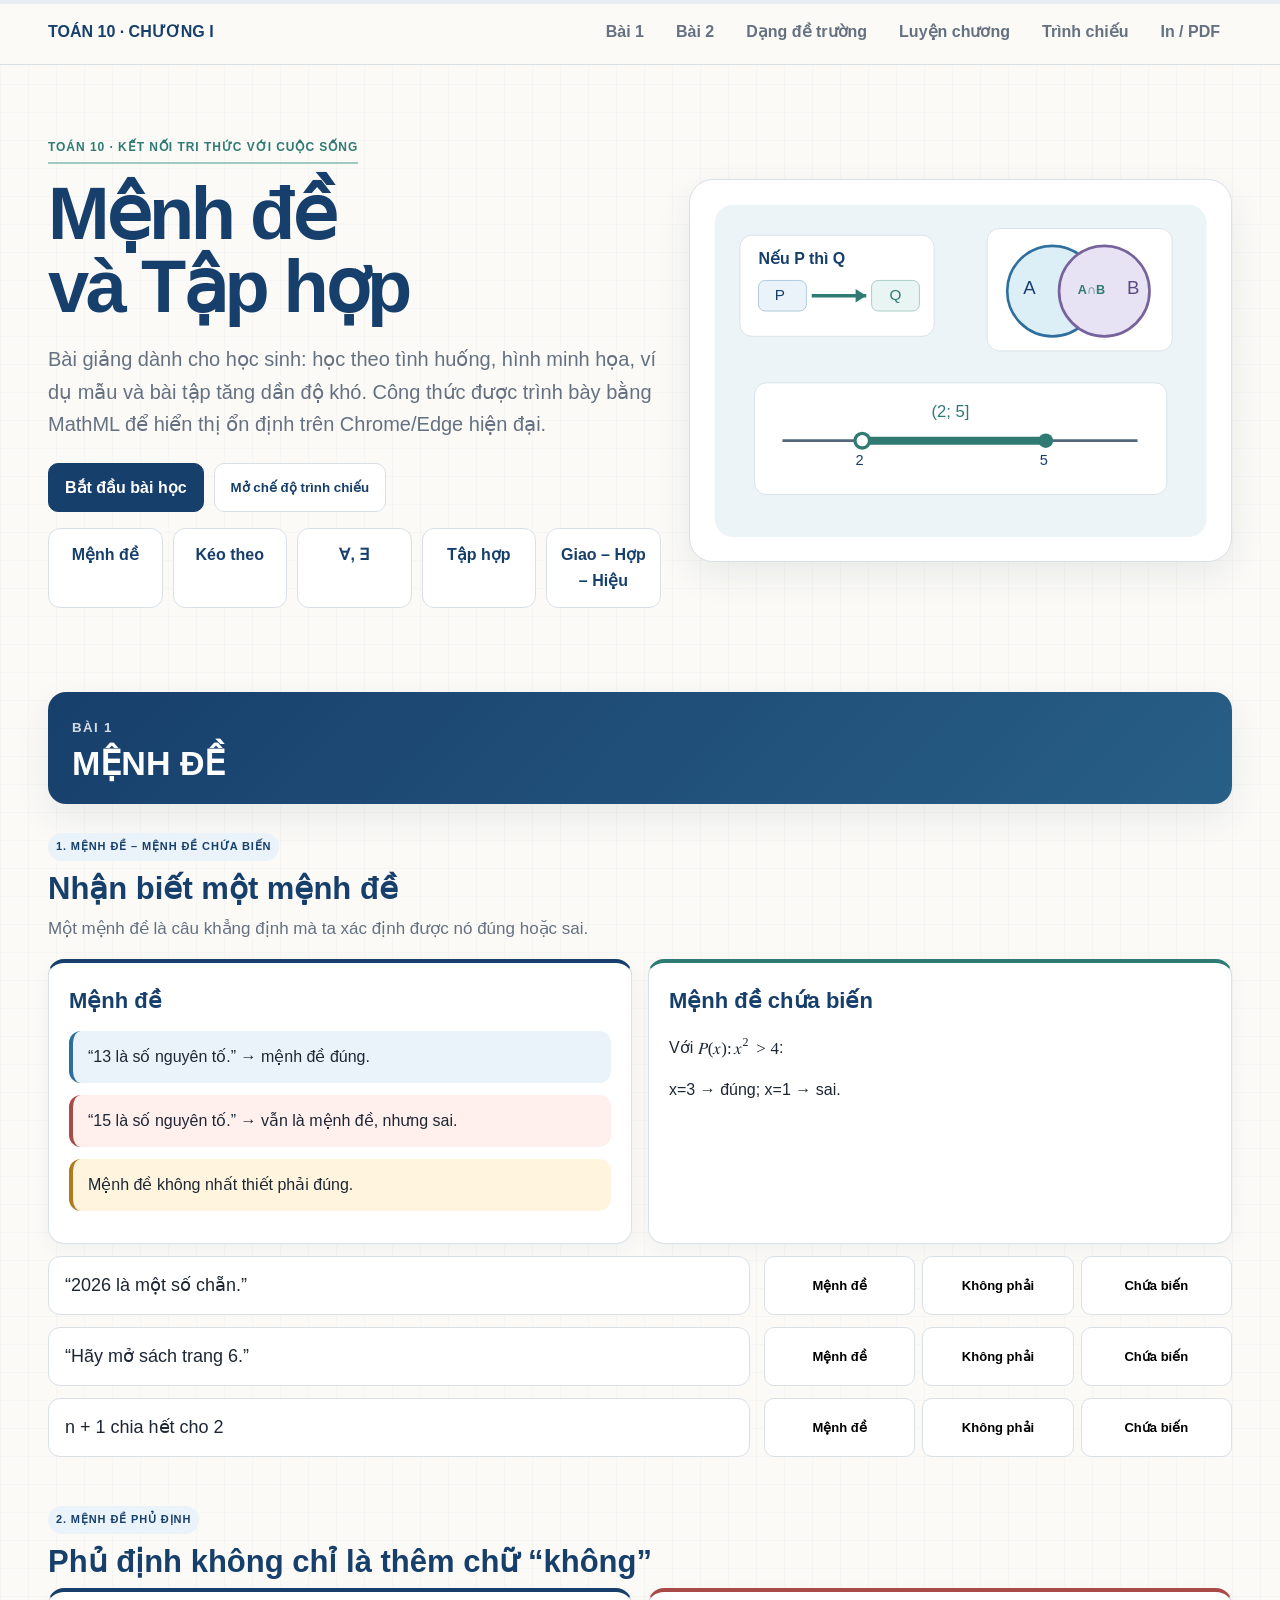
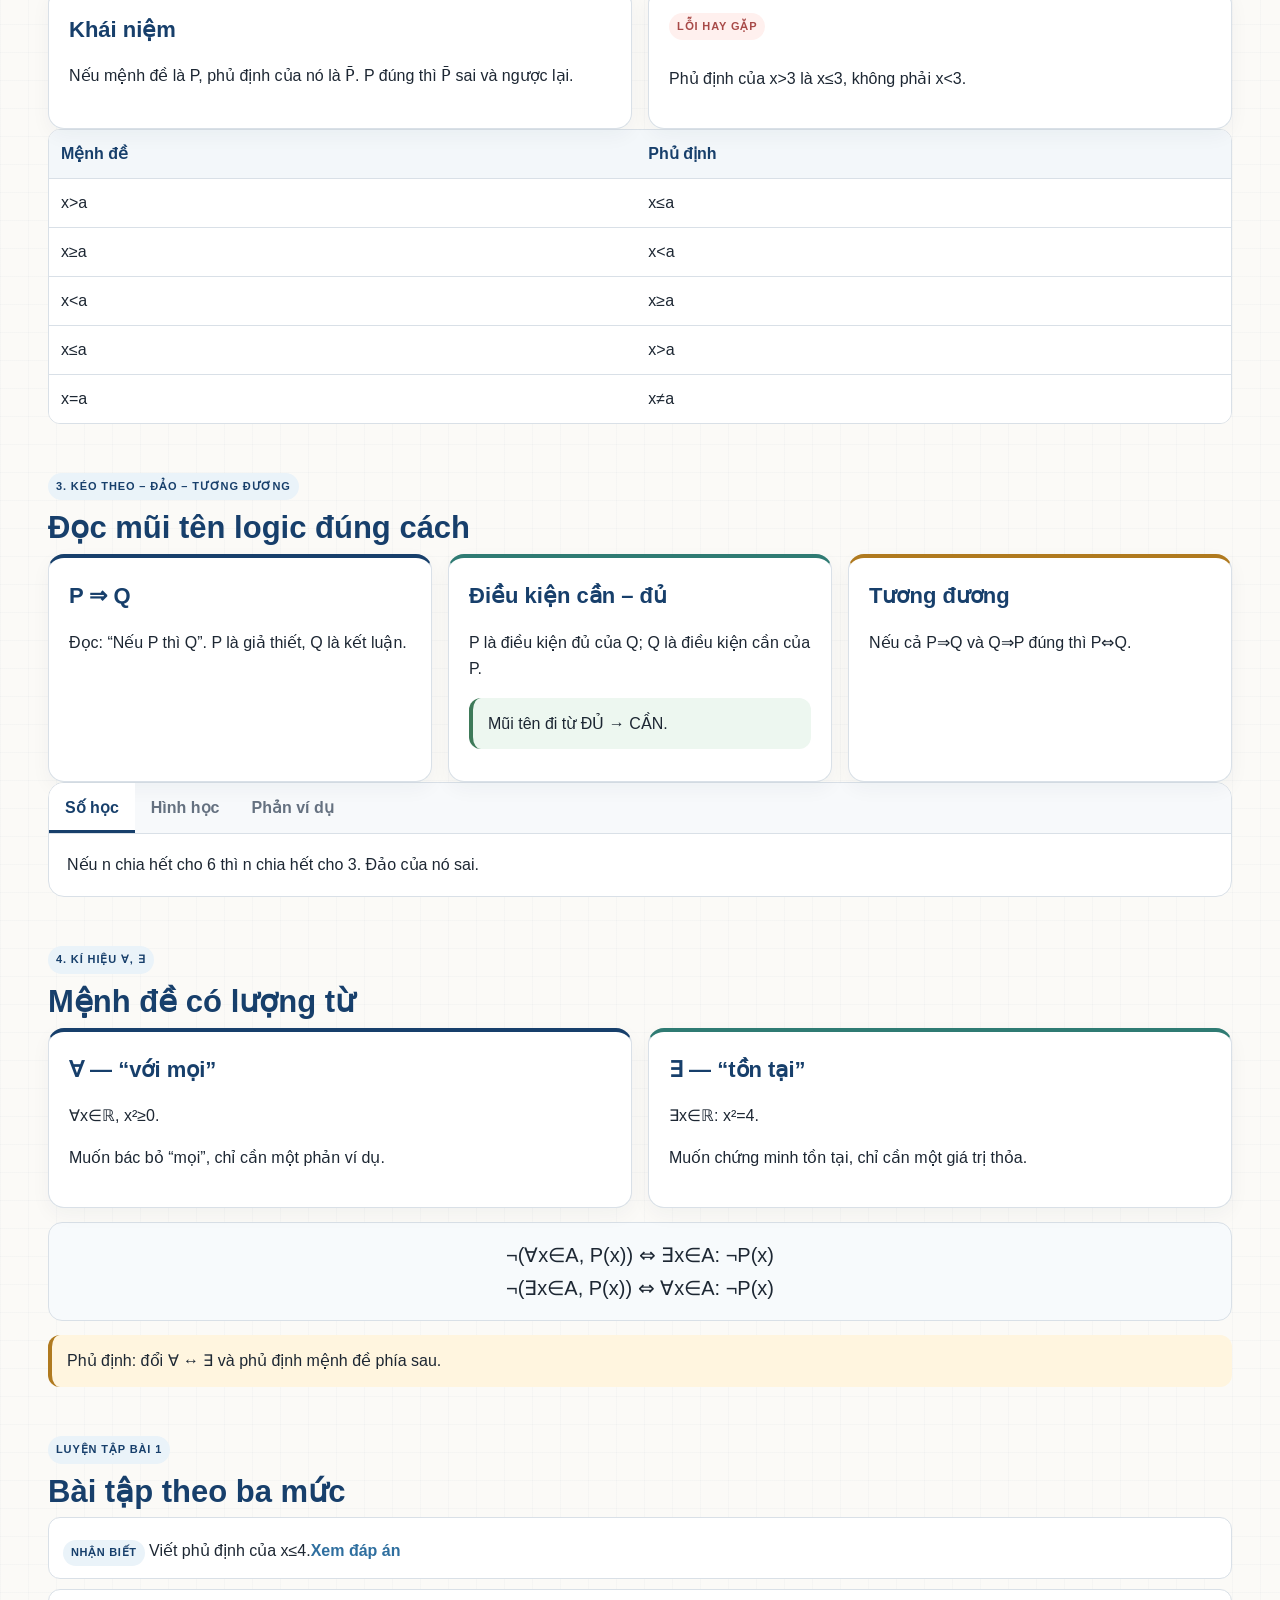
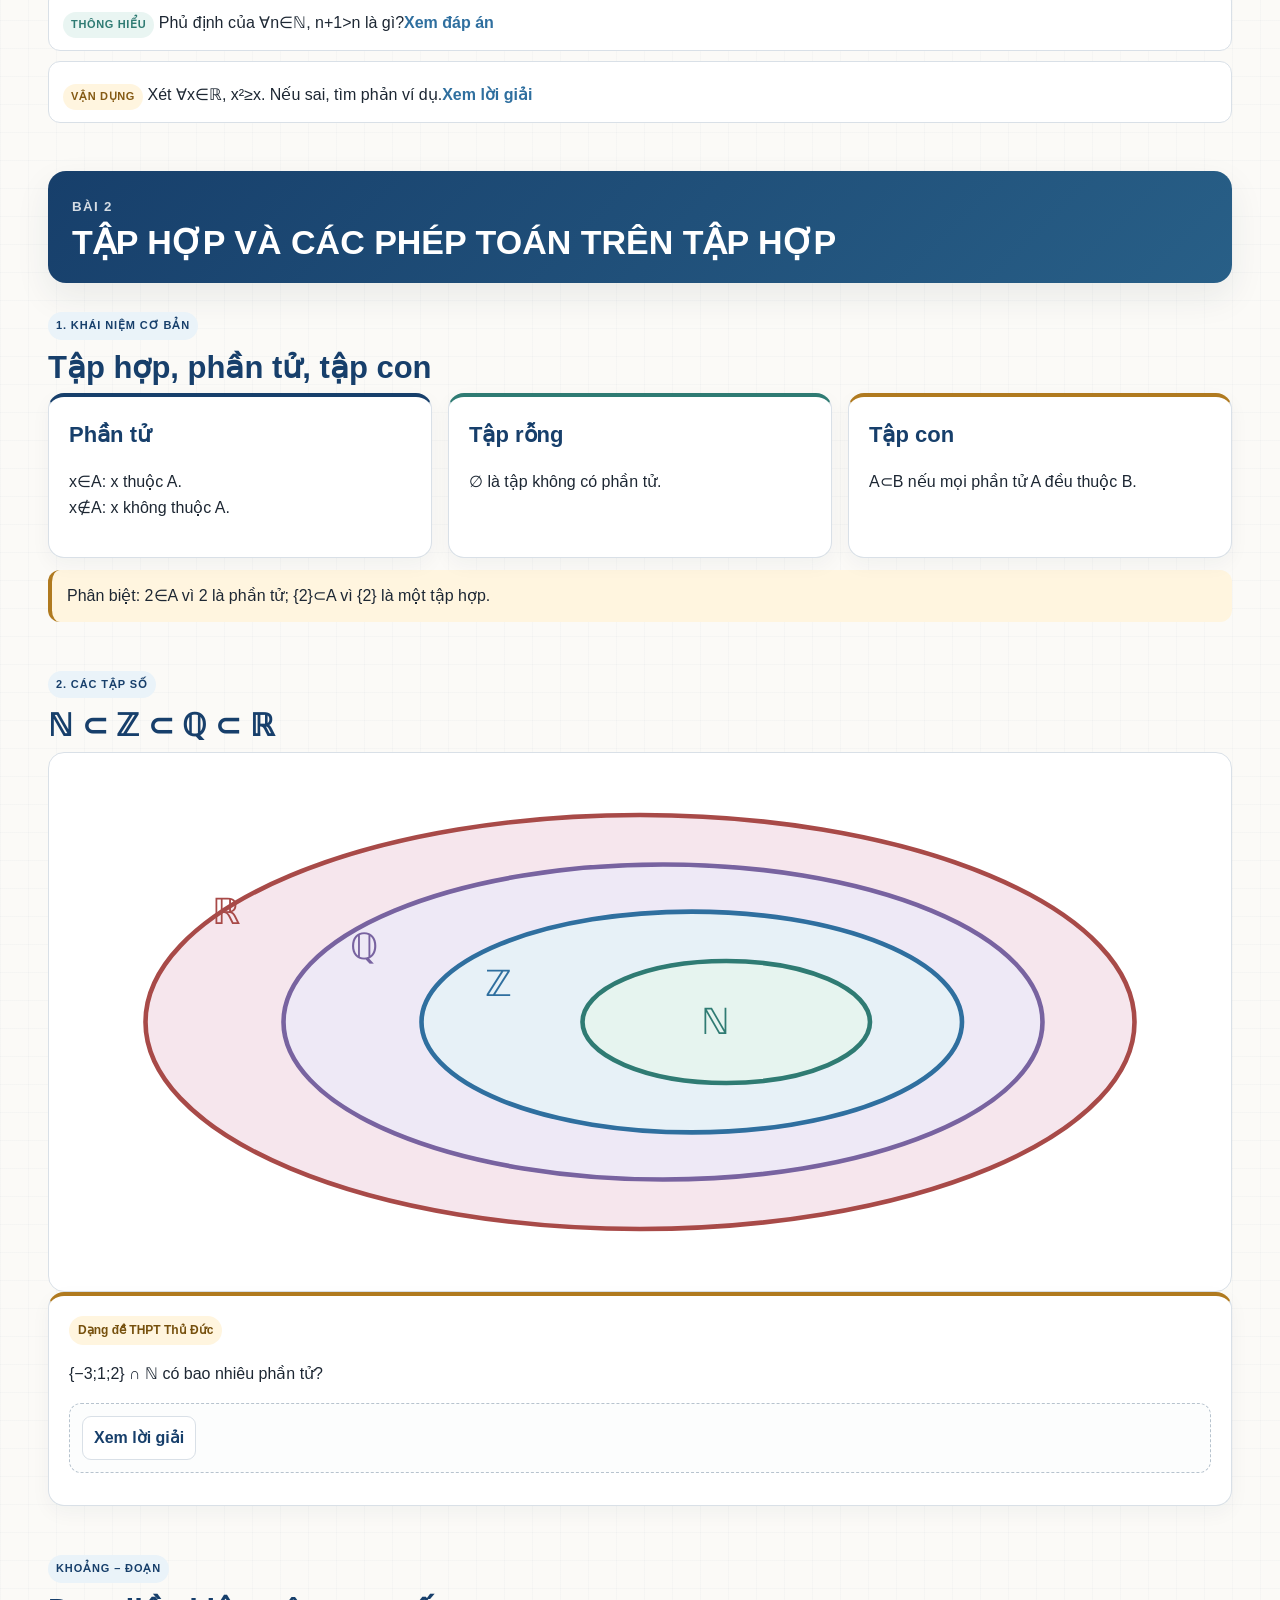
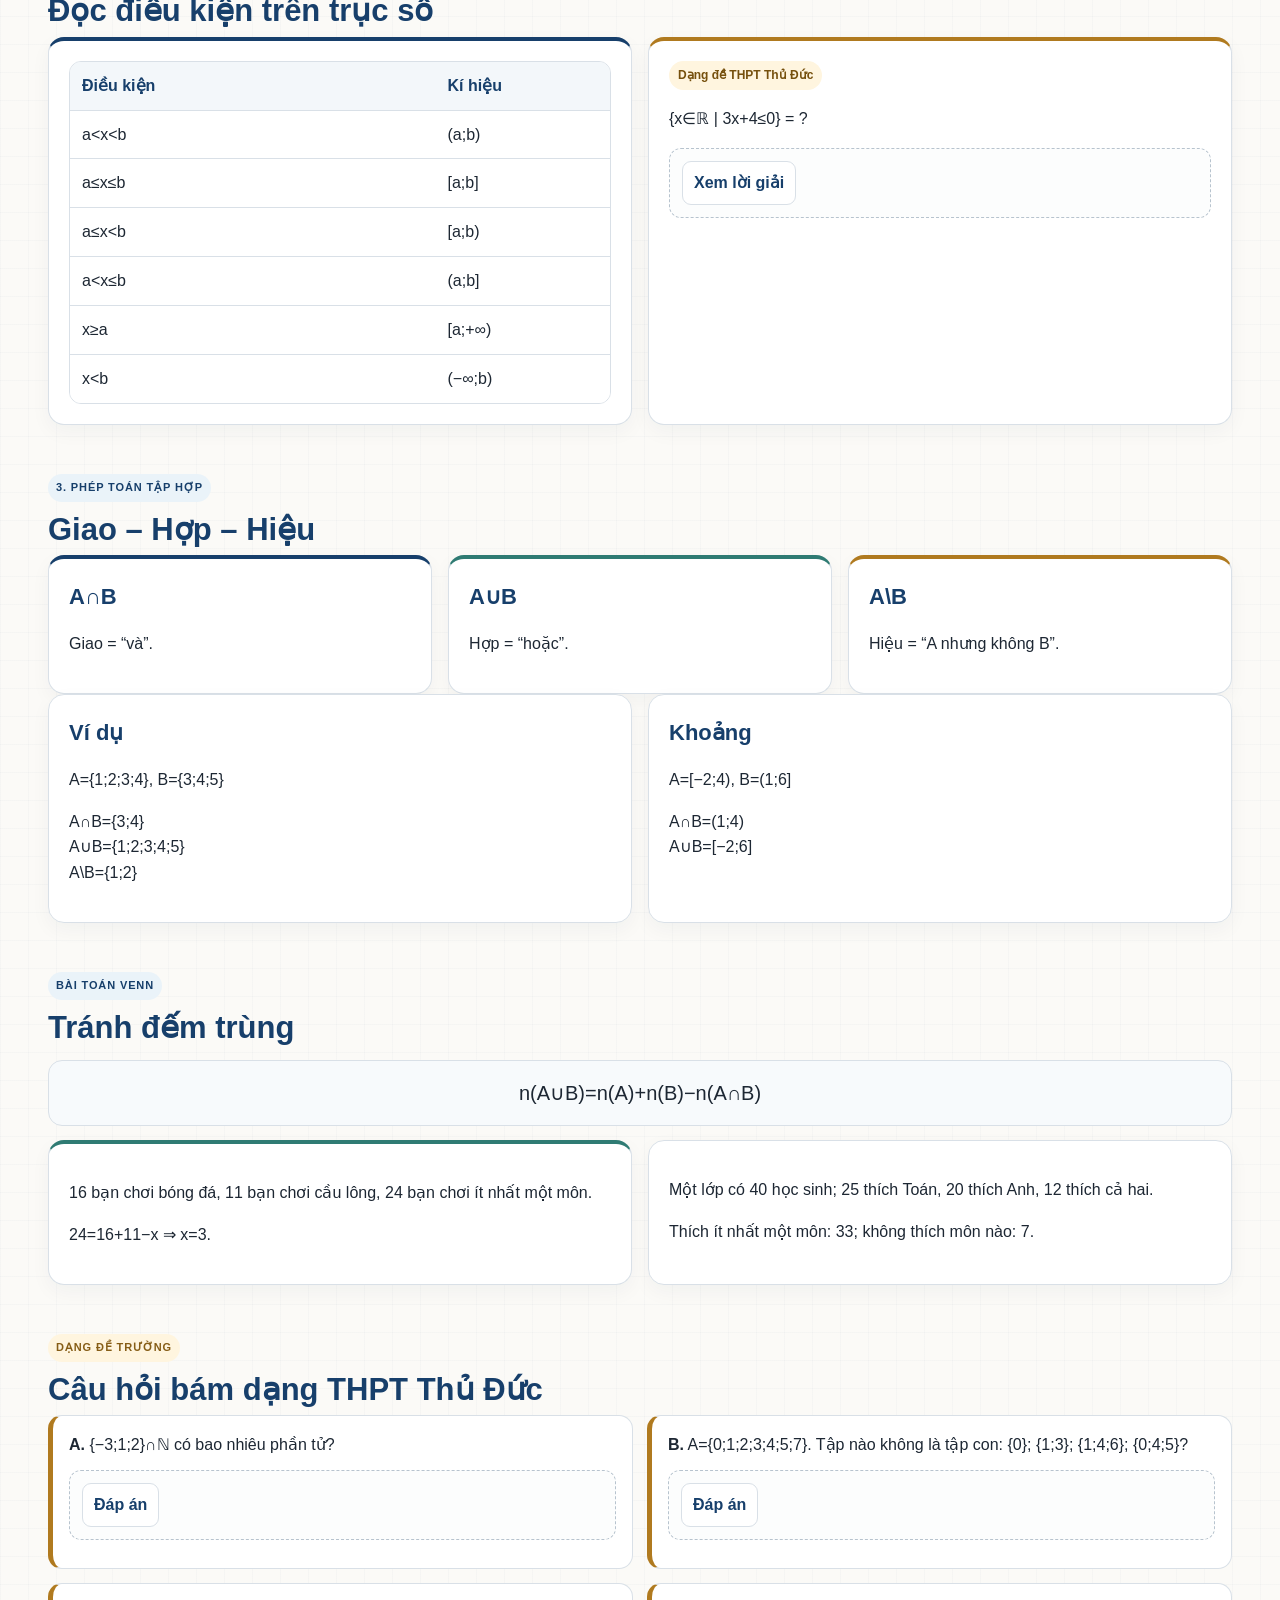
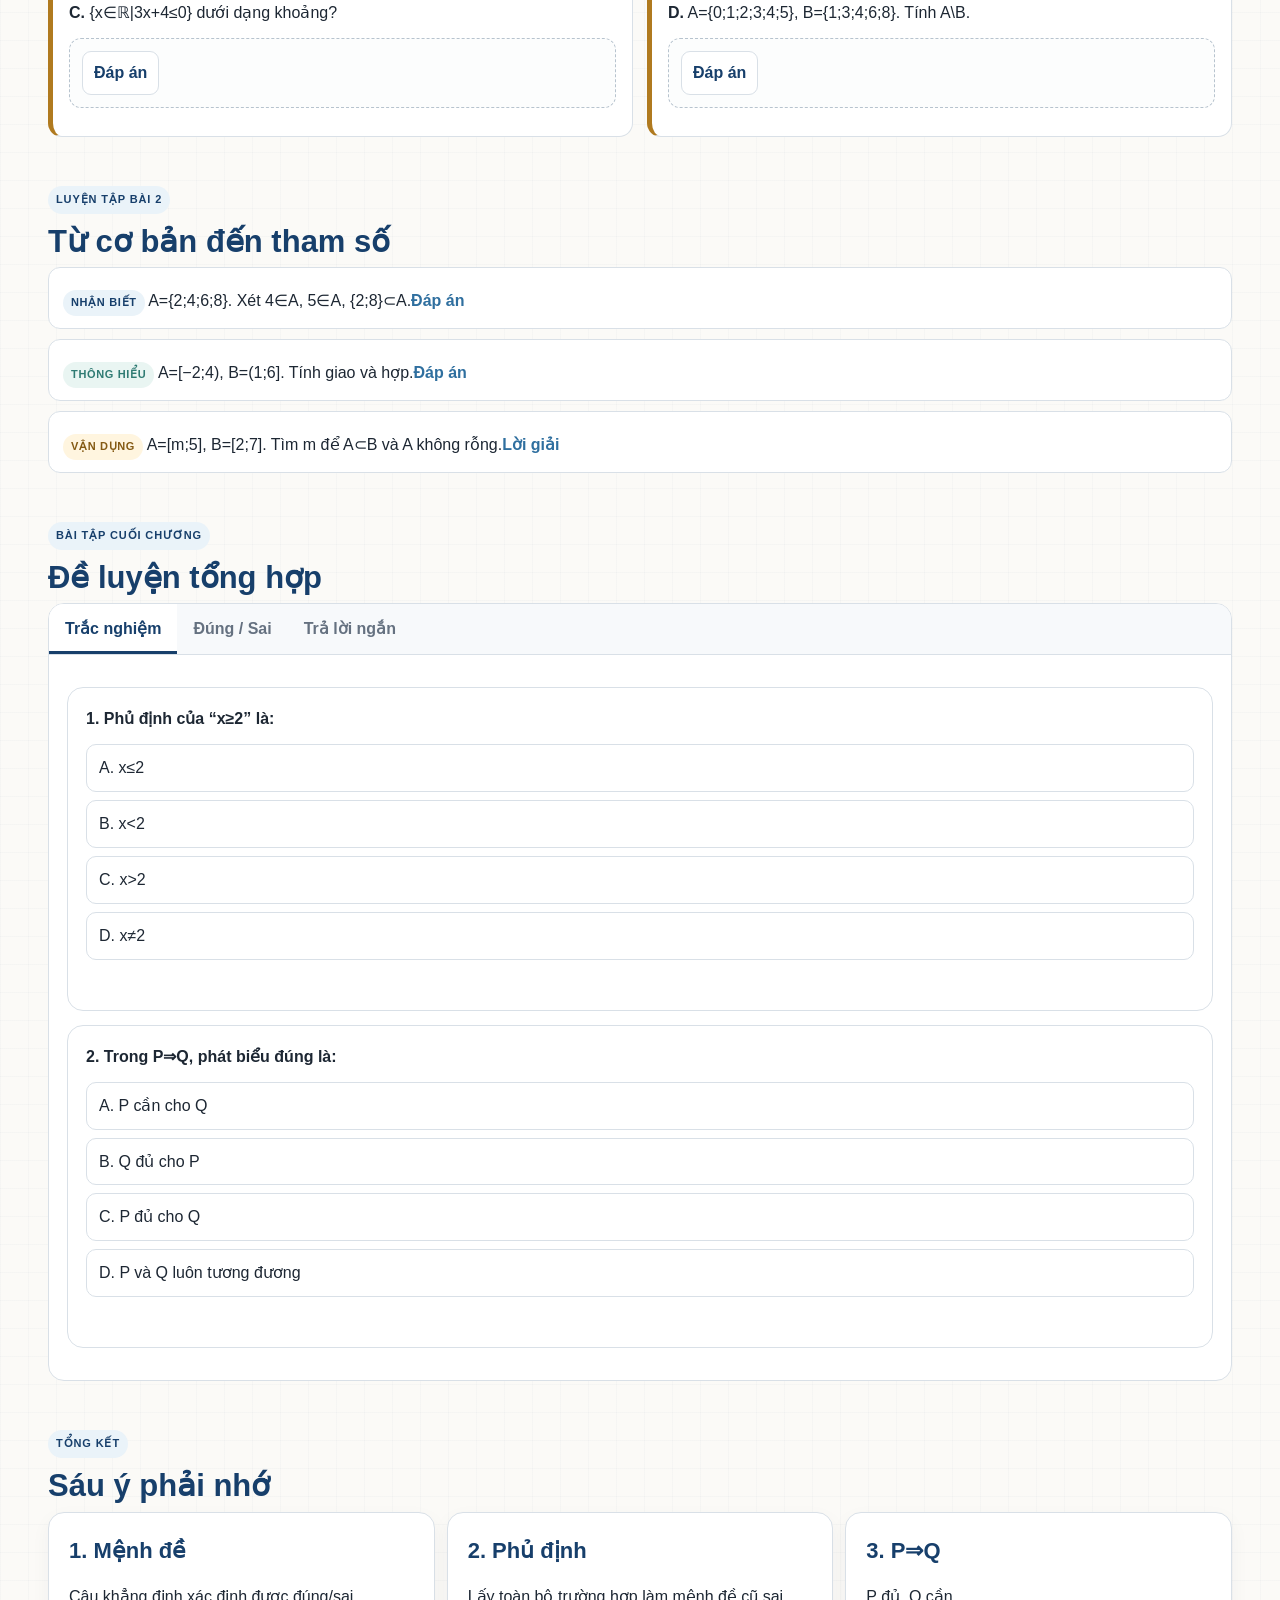
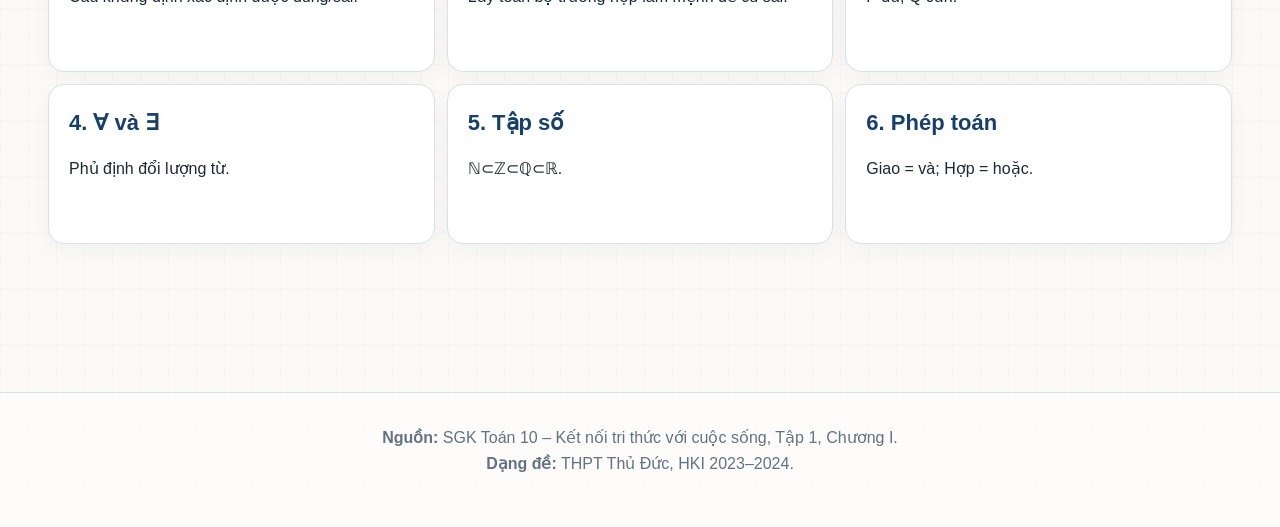
==== index.html @ c3928b72 "Đăng bài giảng Toán 10 Chương I" ====
<!doctype html>
<html lang="vi">
<head>
<meta charset="utf-8">
<meta name="viewport" content="width=device-width, initial-scale=1">
<title>Toán 10 – Chương I: Mệnh đề và Tập hợp</title>
<style>
:root{--paper:#fbfaf7;--white:#fff;--ink:#1d2733;--muted:#657180;--navy:#173f6b;--blue:#2f6f9f;--blue-soft:#eaf3f9;--teal:#2f7b73;--teal-soft:#e9f5f2;--amber:#b07a1f;--amber-soft:#fff5df;--red:#a84a48;--red-soft:#fff0ee;--green:#3e7a59;--green-soft:#edf7f0;--line:#d9e0e7;--shadow:0 14px 35px rgba(27,45,67,.08)}
*{box-sizing:border-box}html{scroll-behavior:smooth}body{margin:0;font-family:"Segoe UI",Arial,sans-serif;color:var(--ink);background:linear-gradient(90deg,rgba(23,63,107,.022) 1px,transparent 1px),linear-gradient(rgba(23,63,107,.022) 1px,transparent 1px),var(--paper);background-size:28px 28px;line-height:1.62}math{font-family:"Cambria Math","STIX Two Math","Times New Roman",serif;font-size:1.06em;vertical-align:-.08em}.progress{position:fixed;inset:0 0 auto 0;height:4px;background:#e9edf1;z-index:200}.progress>div{height:100%;width:0;background:linear-gradient(90deg,var(--navy),var(--teal),var(--amber))}nav{position:sticky;top:0;z-index:150;background:rgba(251,250,247,.94);backdrop-filter:blur(12px);border-bottom:1px solid var(--line)}.navin{max-width:1220px;margin:auto;padding:10px 18px;display:flex;gap:8px;align-items:center;overflow:auto}.brand{font-weight:900;color:var(--navy);white-space:nowrap;margin-right:auto}.navin a,.toolbtn{appearance:none;border:1px solid transparent;background:transparent;color:var(--muted);text-decoration:none;white-space:nowrap;padding:8px 11px;border-radius:10px;font:inherit;font-weight:650;cursor:pointer}.navin a:hover,.toolbtn:hover{color:var(--navy);border-color:var(--line);background:#fff}.cover{max-width:1220px;margin:auto;padding:68px 18px 32px;display:grid;grid-template-columns:1.06fr .94fr;gap:28px;align-items:center}.eyebrow{display:inline-block;color:var(--teal);font-weight:850;letter-spacing:.08em;text-transform:uppercase;font-size:12px;border-bottom:2px solid #9dc9c2;padding-bottom:5px}.cover h1{font-size:clamp(42px,6vw,74px);line-height:.98;letter-spacing:-.045em;margin:14px 0 16px;color:var(--navy)}.cover p{font-size:20px;color:var(--muted);max-width:760px}.cover-actions{display:flex;gap:10px;flex-wrap:wrap;margin-top:22px}.btn{display:inline-flex;align-items:center;justify-content:center;gap:8px;border:1px solid var(--navy);background:var(--navy);color:#fff;padding:11px 16px;border-radius:10px;text-decoration:none;font-weight:800;cursor:pointer}.btn.secondary{background:#fff;color:var(--navy);border-color:var(--line)}.cover-art{background:#fff;border:1px solid var(--line);border-radius:24px;padding:18px;box-shadow:var(--shadow)}.cover-art svg{width:100%;height:auto;display:block}main{max-width:1220px;margin:auto;padding:6px 18px 100px}.chapter{margin:46px 0 24px;padding:22px 24px;border-radius:18px;background:linear-gradient(135deg,var(--navy),#285f87);color:#fff;box-shadow:var(--shadow)}.chapter small{opacity:.82;text-transform:uppercase;letter-spacing:.1em;font-weight:800}.chapter h2{font-size:34px;margin:4px 0 0;line-height:1.12}.section{margin:28px 0 48px;scroll-margin-top:88px}.section h2{font-size:31px;line-height:1.15;color:var(--navy);margin:0 0 8px}.section h3{font-size:22px;color:var(--navy);margin:0 0 8px}.section .lead{font-size:17px;color:var(--muted);margin-top:0}.grid2{display:grid;grid-template-columns:repeat(2,minmax(0,1fr));gap:16px}.grid3{display:grid;grid-template-columns:repeat(3,minmax(0,1fr));gap:16px}.card{background:#fff;border:1px solid var(--line);border-radius:16px;padding:20px;box-shadow:0 7px 20px rgba(27,45,67,.045)}.theory{border-top:4px solid var(--navy)}.example{border-top:4px solid var(--teal)}.mistake{border-top:4px solid var(--red)}.school{border-top:4px solid var(--amber)}.label{display:inline-block;font-size:11px;font-weight:900;letter-spacing:.08em;text-transform:uppercase;padding:5px 8px;border-radius:999px;background:var(--blue-soft);color:var(--navy);margin-bottom:10px}.label.green{background:var(--teal-soft);color:var(--teal)}.label.amber{background:var(--amber-soft);color:#865d16}.label.red{background:var(--red-soft);color:var(--red)}.note{padding:13px 15px;border-radius:12px;background:var(--blue-soft);border-left:4px solid var(--blue);margin:12px 0}.note.good{background:var(--green-soft);border-left-color:var(--green)}.note.warn{background:var(--amber-soft);border-left-color:var(--amber)}.note.bad{background:var(--red-soft);border-left-color:var(--red)}.visual{background:#fff;border:1px solid var(--line);border-radius:16px;padding:16px;overflow:hidden}.visual svg{width:100%;height:auto;display:block}.tablewrap{overflow:auto;border:1px solid var(--line);border-radius:12px}table{width:100%;border-collapse:collapse;min-width:660px;background:#fff}th,td{padding:11px 12px;border-bottom:1px solid var(--line);vertical-align:top;text-align:left}th{background:#f3f7fa;color:var(--navy)}tr:last-child td{border-bottom:0}.tabs{border:1px solid var(--line);border-radius:16px;background:#fff;overflow:hidden}.tabbar{display:flex;gap:0;border-bottom:1px solid var(--line);overflow:auto;background:#f7f9fb}.tabbar button{border:0;background:transparent;padding:12px 16px;font:inherit;font-weight:800;color:var(--muted);cursor:pointer;white-space:nowrap}.tabbar button.active{color:var(--navy);background:#fff;box-shadow:inset 0 -3px 0 var(--navy)}.tabpanel{display:none;padding:18px}.tabpanel.active{display:block}.reveal{border:1px dashed #b7c3ce;border-radius:12px;padding:12px;margin:12px 0;background:#fcfdfd}.reveal .answer{display:none;margin-top:10px;padding-top:10px;border-top:1px dashed var(--line)}.reveal button{border:1px solid var(--line);background:#fff;color:var(--navy);padding:8px 11px;border-radius:9px;font:inherit;font-weight:800;cursor:pointer}.quiz{background:#fff;border:1px solid var(--line);border-radius:16px;padding:18px;margin:14px 0}.quiz .question{font-weight:750}.options{display:grid;gap:8px;margin-top:12px}.option{border:1px solid var(--line);background:#fff;padding:10px 12px;border-radius:10px;text-align:left;font:inherit;cursor:pointer;color:var(--ink)}.option:hover{border-color:#9fb4c7;background:#f9fbfc}.option.correct{border-color:#73a98b;background:var(--green-soft)}.option.wrong{border-color:#cc8d8a;background:var(--red-soft)}.feedback{min-height:24px;margin-top:8px;font-weight:750}.classify{display:grid;grid-template-columns:1.2fr .8fr;gap:14px;align-items:stretch;margin:12px 0}.classify .statement{display:flex;align-items:center;background:#fff;border:1px solid var(--line);border-radius:12px;padding:14px 16px;font-size:18px}.classify .choices{display:grid;grid-template-columns:repeat(3,1fr);gap:7px}.classify .choices button{border:1px solid var(--line);background:#fff;border-radius:10px;padding:9px 8px;cursor:pointer;font:inherit;font-size:13px;font-weight:750}.classify .choices button.correct{background:var(--green-soft);border-color:#7db195}.classify .choices button.wrong{background:var(--red-soft);border-color:#cf9793}.mini-map{display:grid;grid-template-columns:repeat(5,1fr);gap:10px;margin-top:16px}.mini-map a{padding:13px;border-radius:12px;background:#fff;border:1px solid var(--line);text-decoration:none;color:var(--navy);font-weight:800;text-align:center}.level{display:inline-block;padding:4px 8px;border-radius:999px;font-size:11px;font-weight:900;text-transform:uppercase;letter-spacing:.06em}.l1{background:var(--blue-soft);color:var(--navy)}.l2{background:var(--teal-soft);color:var(--teal)}.l3{background:var(--amber-soft);color:#845a13}.exercise-list{display:grid;gap:10px}.ex{padding:12px 14px;background:#fff;border:1px solid var(--line);border-radius:12px}.solution{margin-top:8px;padding-top:8px;border-top:1px dashed var(--line);color:#35424f;display:none}.ex button{margin-top:8px;border:0;background:transparent;padding:0;color:var(--blue);font:inherit;font-weight:800;cursor:pointer}.source-note{font-size:13px;color:var(--muted);padding-top:8px;border-top:1px solid var(--line);margin-top:12px}.formula-box{text-align:center;background:#f7fafc;border:1px solid var(--line);border-radius:14px;padding:16px;margin:14px 0;font-size:20px}.school-badge{display:inline-flex;align-items:center;gap:8px;padding:5px 9px;border-radius:999px;background:var(--amber-soft);color:#76500d;font-size:12px;font-weight:900}.exam-grid{display:grid;grid-template-columns:repeat(2,minmax(0,1fr));gap:14px}.exam-card{background:#fff;border:1px solid var(--line);border-radius:14px;padding:16px;border-left:5px solid var(--amber)}.summary{display:grid;grid-template-columns:repeat(3,minmax(0,1fr));gap:12px}.summary .card{min-height:160px}.fade{opacity:0;transform:translateY(14px);transition:.65s ease}.fade.show{opacity:1;transform:none}.fullscreen-banner{display:none}body.presentation nav,body.presentation .progress{display:none}body.presentation{background:#f7f5f0}body.presentation .section,body.presentation .chapter{max-width:1120px;margin:20px auto;min-height:calc(100vh - 40px);display:flex;flex-direction:column;justify-content:center}body.presentation .fullscreen-banner{display:block;position:fixed;top:10px;right:14px;z-index:999;background:#fff;border:1px solid var(--line);border-radius:9px;padding:7px 10px;color:var(--muted);font-size:12px}footer{border-top:1px solid var(--line);padding:32px 18px 50px;text-align:center;color:var(--muted);background:rgba(255,255,255,.55)}@media(max-width:900px){.cover,.grid2,.grid3,.exam-grid,.summary{grid-template-columns:1fr}.mini-map{grid-template-columns:repeat(2,1fr)}.classify{grid-template-columns:1fr}}@media(max-width:620px){.classify .choices{grid-template-columns:1fr}.cover{padding-top:44px}}
</style>
</head>
<body>
<div class="progress"><div id="progressBar"></div></div>
<div class="fullscreen-banner">Dùng ← / → để chuyển phần • Esc để thoát toàn màn hình</div>
<nav><div class="navin"><div class="brand">TOÁN 10 · CHƯƠNG I</div><a href="#bai1">Bài 1</a><a href="#bai2">Bài 2</a><a href="#de-truong">Dạng đề trường</a><a href="#luyen-chuong">Luyện chương</a><button class="toolbtn" onclick="togglePresentation()">Trình chiếu</button><button class="toolbtn" onclick="window.print()">In / PDF</button></div></nav>
<header class="cover fade show"><div><span class="eyebrow">Toán 10 · Kết nối tri thức với cuộc sống</span><h1>Mệnh đề<br>và Tập hợp</h1><p>Bài giảng dành cho học sinh: học theo tình huống, hình minh họa, ví dụ mẫu và bài tập tăng dần độ khó. Công thức được trình bày bằng MathML để hiển thị ổn định trên Chrome/Edge hiện đại.</p><div class="cover-actions"><a class="btn" href="#bai1">Bắt đầu bài học</a><button class="btn secondary" onclick="togglePresentation()">Mở chế độ trình chiếu</button></div><div class="mini-map"><a href="#menhde">Mệnh đề</a><a href="#keotheo">Kéo theo</a><a href="#luongtu">∀, ∃</a><a href="#taphop">Tập hợp</a><a href="#pheptoan">Giao – Hợp – Hiệu</a></div></div><div class="cover-art"><svg viewBox="0 0 760 520"><rect x="10" y="10" width="740" height="500" rx="28" fill="#edf4f7"/><rect x="48" y="56" width="292" height="152" rx="18" fill="#fff" stroke="#cbd8e2"/><text x="76" y="100" fill="#173f6b" font-size="24" font-weight="700">Nếu P thì Q</text><rect x="76" y="124" width="72" height="46" rx="10" fill="#eaf3f9" stroke="#8fb3cb"/><text x="108" y="154" text-anchor="middle" fill="#173f6b" font-size="23">P</text><line x1="156" y1="147" x2="238" y2="147" stroke="#2f7b73" stroke-width="5"/><polygon points="238,147 222,137 222,157" fill="#2f7b73"/><rect x="246" y="124" width="72" height="46" rx="10" fill="#e9f5f2" stroke="#88b9ae"/><text x="282" y="154" text-anchor="middle" fill="#2f7b73" font-size="23">Q</text><rect x="420" y="46" width="278" height="184" rx="18" fill="#fff" stroke="#cbd8e2"/><circle cx="518" cy="140" r="68" fill="#dceef6" stroke="#2f6f9f" stroke-width="4"/><circle cx="596" cy="140" r="68" fill="#e8e2f5" stroke="#76639b" stroke-width="4"/><text x="474" y="144" fill="#173f6b" font-size="28">A</text><text x="630" y="144" fill="#5b4b7d" font-size="28">B</text><text x="556" y="144" fill="#2f7b73" font-size="19" font-weight="700">A∩B</text><rect x="70" y="278" width="620" height="168" rx="18" fill="#fff" stroke="#cbd8e2"/><line x1="112" y1="365" x2="646" y2="365" stroke="#52677a" stroke-width="4"/><line x1="232" y1="365" x2="508" y2="365" stroke="#2f7b73" stroke-width="12" stroke-linecap="round"/><circle cx="232" cy="365" r="11" fill="#fff" stroke="#2f7b73" stroke-width="5"/><circle cx="508" cy="365" r="11" fill="#2f7b73"/><text x="222" y="402" fill="#173f6b" font-size="22">2</text><text x="499" y="402" fill="#173f6b" font-size="22">5</text><text x="336" y="330" fill="#2f7b73" font-size="25">(2; 5]</text></svg></div></header>
<main>
<div class="chapter fade" id="bai1"><small>Bài 1</small><h2>MỆNH ĐỀ</h2></div>
<section class="section fade" id="menhde"><span class="label">1. Mệnh đề – mệnh đề chứa biến</span><h2>Nhận biết một mệnh đề</h2><p class="lead">Một mệnh đề là câu khẳng định mà ta xác định được nó đúng hoặc sai.</p><div class="grid2"><div class="card theory"><h3>Mệnh đề</h3><div class="note">“13 là số nguyên tố.” → mệnh đề đúng.</div><div class="note bad">“15 là số nguyên tố.” → vẫn là mệnh đề, nhưng sai.</div><div class="note warn">Mệnh đề không nhất thiết phải đúng.</div></div><div class="card example"><h3>Mệnh đề chứa biến</h3><p>Với <math><mrow><mi>P</mi><mo>(</mo><mi>x</mi><mo>)</mo><mo>:</mo><msup><mi>x</mi><mn>2</mn></msup><mo>&gt;</mo><mn>4</mn></mrow></math>:</p><p>x=3 → đúng; x=1 → sai.</p></div></div><div class="classify" data-correct="m"><div class="statement">“2026 là một số chẵn.”</div><div class="choices"><button data-v="m">Mệnh đề</button><button data-v="k">Không phải</button><button data-v="b">Chứa biến</button></div></div><div class="classify" data-correct="k"><div class="statement">“Hãy mở sách trang 6.”</div><div class="choices"><button data-v="m">Mệnh đề</button><button data-v="k">Không phải</button><button data-v="b">Chứa biến</button></div></div><div class="classify" data-correct="b"><div class="statement">n + 1 chia hết cho 2</div><div class="choices"><button data-v="m">Mệnh đề</button><button data-v="k">Không phải</button><button data-v="b">Chứa biến</button></div></div></section>
<section class="section fade" id="phudinh"><span class="label">2. Mệnh đề phủ định</span><h2>Phủ định không chỉ là thêm chữ “không”</h2><div class="grid2"><div class="card theory"><h3>Khái niệm</h3><p>Nếu mệnh đề là P, phủ định của nó là P̄. P đúng thì P̄ sai và ngược lại.</p></div><div class="card mistake"><span class="label red">Lỗi hay gặp</span><p>Phủ định của x&gt;3 là x≤3, không phải x&lt;3.</p></div></div><div class="tablewrap"><table><tr><th>Mệnh đề</th><th>Phủ định</th></tr><tr><td>x&gt;a</td><td>x≤a</td></tr><tr><td>x≥a</td><td>x&lt;a</td></tr><tr><td>x&lt;a</td><td>x≥a</td></tr><tr><td>x≤a</td><td>x&gt;a</td></tr><tr><td>x=a</td><td>x≠a</td></tr></table></div></section>
<section class="section fade" id="keotheo"><span class="label">3. Kéo theo – đảo – tương đương</span><h2>Đọc mũi tên logic đúng cách</h2><div class="grid3"><div class="card theory"><h3>P ⇒ Q</h3><p>Đọc: “Nếu P thì Q”. P là giả thiết, Q là kết luận.</p></div><div class="card example"><h3>Điều kiện cần – đủ</h3><p>P là điều kiện đủ của Q; Q là điều kiện cần của P.</p><div class="note good">Mũi tên đi từ ĐỦ → CẦN.</div></div><div class="card school"><h3>Tương đương</h3><p>Nếu cả P⇒Q và Q⇒P đúng thì P⇔Q.</p></div></div><div class="tabs"><div class="tabbar"><button class="active" onclick="openTab(this,'t1')">Số học</button><button onclick="openTab(this,'t2')">Hình học</button><button onclick="openTab(this,'t3')">Phản ví dụ</button></div><div class="tabpanel active" id="t1">Nếu n chia hết cho 6 thì n chia hết cho 3. Đảo của nó sai.</div><div class="tabpanel" id="t2">Hình vuông ⇒ hình chữ nhật là đúng; chiều đảo sai.</div><div class="tabpanel" id="t3">n=9 bác bỏ “chia hết cho 3 ⇒ chia hết cho 6”.</div></div></section>
<section class="section fade" id="luongtu"><span class="label">4. Kí hiệu ∀, ∃</span><h2>Mệnh đề có lượng từ</h2><div class="grid2"><div class="card theory"><h3>∀ — “với mọi”</h3><p>∀x∈ℝ, x²≥0.</p><p>Muốn bác bỏ “mọi”, chỉ cần một phản ví dụ.</p></div><div class="card example"><h3>∃ — “tồn tại”</h3><p>∃x∈ℝ: x²=4.</p><p>Muốn chứng minh tồn tại, chỉ cần một giá trị thỏa.</p></div></div><div class="formula-box">¬(∀x∈A, P(x)) ⇔ ∃x∈A: ¬P(x)<br>¬(∃x∈A, P(x)) ⇔ ∀x∈A: ¬P(x)</div><div class="note warn">Phủ định: đổi ∀ ↔ ∃ và phủ định mệnh đề phía sau.</div></section>
<section class="section fade" id="baitap-bai1"><span class="label">Luyện tập Bài 1</span><h2>Bài tập theo ba mức</h2><div class="exercise-list"><div class="ex"><span class="level l1">Nhận biết</span> Viết phủ định của x≤4.<button onclick="toggleSolution(this)">Xem đáp án</button><div class="solution">x&gt;4.</div></div><div class="ex"><span class="level l2">Thông hiểu</span> Phủ định của ∀n∈ℕ, n+1&gt;n là gì?<button onclick="toggleSolution(this)">Xem đáp án</button><div class="solution">∃n∈ℕ: n+1≤n.</div></div><div class="ex"><span class="level l3">Vận dụng</span> Xét ∀x∈ℝ, x²≥x. Nếu sai, tìm phản ví dụ.<button onclick="toggleSolution(this)">Xem lời giải</button><div class="solution">Sai. Chọn x=1/2 thì 1/4&lt;1/2.</div></div></div></section>
<div class="chapter fade" id="bai2"><small>Bài 2</small><h2>TẬP HỢP VÀ CÁC PHÉP TOÁN TRÊN TẬP HỢP</h2></div>
<section class="section fade" id="taphop"><span class="label">1. Khái niệm cơ bản</span><h2>Tập hợp, phần tử, tập con</h2><div class="grid3"><div class="card theory"><h3>Phần tử</h3><p>x∈A: x thuộc A.<br>x∉A: x không thuộc A.</p></div><div class="card example"><h3>Tập rỗng</h3><p>∅ là tập không có phần tử.</p></div><div class="card school"><h3>Tập con</h3><p>A⊂B nếu mọi phần tử A đều thuộc B.</p></div></div><div class="note warn">Phân biệt: 2∈A vì 2 là phần tử; {2}⊂A vì {2} là một tập hợp.</div></section>
<section class="section fade" id="taps"><span class="label">2. Các tập số</span><h2>ℕ ⊂ ℤ ⊂ ℚ ⊂ ℝ</h2><div class="visual"><svg viewBox="0 0 1000 440"><ellipse cx="500" cy="220" rx="430" ry="180" fill="#f6e6ed" stroke="#a84a48" stroke-width="4"/><ellipse cx="520" cy="220" rx="330" ry="137" fill="#eee9f6" stroke="#7863a0" stroke-width="4"/><ellipse cx="545" cy="220" rx="235" ry="96" fill="#e7f1f7" stroke="#2f6f9f" stroke-width="4"/><ellipse cx="575" cy="220" rx="125" ry="53" fill="#e6f4ef" stroke="#2f7b73" stroke-width="4"/><text x="128" y="135" fill="#a84a48" font-size="31">ℝ</text><text x="248" y="165" fill="#7863a0" font-size="31">ℚ</text><text x="365" y="197" fill="#2f6f9f" font-size="31">ℤ</text><text x="553" y="230" fill="#2f7b73" font-size="31">ℕ</text></svg></div><div class="card school"><span class="school-badge">Dạng đề THPT Thủ Đức</span><p>{−3;1;2} ∩ ℕ có bao nhiêu phần tử?</p><div class="reveal"><button onclick="toggleReveal(this)">Xem lời giải</button><div class="answer">{1;2}, có 2 phần tử.</div></div></div></section>
<section class="section fade" id="khoang"><span class="label">Khoảng – đoạn</span><h2>Đọc điều kiện trên trục số</h2><div class="grid2"><div class="card theory"><div class="tablewrap"><table><tr><th>Điều kiện</th><th>Kí hiệu</th></tr><tr><td>a&lt;x&lt;b</td><td>(a;b)</td></tr><tr><td>a≤x≤b</td><td>[a;b]</td></tr><tr><td>a≤x&lt;b</td><td>[a;b)</td></tr><tr><td>a&lt;x≤b</td><td>(a;b]</td></tr><tr><td>x≥a</td><td>[a;+∞)</td></tr><tr><td>x&lt;b</td><td>(−∞;b)</td></tr></table></div></div><div class="card school"><span class="school-badge">Dạng đề THPT Thủ Đức</span><p>{x∈ℝ | 3x+4≤0} = ?</p><div class="reveal"><button onclick="toggleReveal(this)">Xem lời giải</button><div class="answer">x≤−4/3, nên (−∞;−4/3].</div></div></div></div></section>
<section class="section fade" id="pheptoan"><span class="label">3. Phép toán tập hợp</span><h2>Giao – Hợp – Hiệu</h2><div class="grid3"><div class="card theory"><h3>A∩B</h3><p>Giao = “và”.</p></div><div class="card example"><h3>A∪B</h3><p>Hợp = “hoặc”.</p></div><div class="card school"><h3>A\B</h3><p>Hiệu = “A nhưng không B”.</p></div></div><div class="grid2"><div class="card"><h3>Ví dụ</h3><p>A={1;2;3;4}, B={3;4;5}</p><p>A∩B={3;4}<br>A∪B={1;2;3;4;5}<br>A\B={1;2}</p></div><div class="card"><h3>Khoảng</h3><p>A=[−2;4), B=(1;6]</p><p>A∩B=(1;4)<br>A∪B=[−2;6]</p></div></div></section>
<section class="section fade" id="venn"><span class="label">Bài toán Venn</span><h2>Tránh đếm trùng</h2><div class="formula-box">n(A∪B)=n(A)+n(B)−n(A∩B)</div><div class="grid2"><div class="card example"><p>16 bạn chơi bóng đá, 11 bạn chơi cầu lông, 24 bạn chơi ít nhất một môn.</p><p>24=16+11−x ⇒ x=3.</p></div><div class="card"><p>Một lớp có 40 học sinh; 25 thích Toán, 20 thích Anh, 12 thích cả hai.</p><p>Thích ít nhất một môn: 33; không thích môn nào: 7.</p></div></div></section>
<section class="section fade" id="de-truong"><span class="label amber">Dạng đề trường</span><h2>Câu hỏi bám dạng THPT Thủ Đức</h2><div class="exam-grid"><div class="exam-card"><b>A.</b> {−3;1;2}∩ℕ có bao nhiêu phần tử?<div class="reveal"><button onclick="toggleReveal(this)">Đáp án</button><div class="answer">2.</div></div></div><div class="exam-card"><b>B.</b> A={0;1;2;3;4;5;7}. Tập nào không là tập con: {0}; {1;3}; {1;4;6}; {0;4;5}?<div class="reveal"><button onclick="toggleReveal(this)">Đáp án</button><div class="answer">{1;4;6}.</div></div></div><div class="exam-card"><b>C.</b> {x∈ℝ|3x+4≤0} dưới dạng khoảng?<div class="reveal"><button onclick="toggleReveal(this)">Đáp án</button><div class="answer">(−∞;−4/3].</div></div></div><div class="exam-card"><b>D.</b> A={0;1;2;3;4;5}, B={1;3;4;6;8}. Tính A\B.<div class="reveal"><button onclick="toggleReveal(this)">Đáp án</button><div class="answer">{0;2;5}.</div></div></div></div></section>
<section class="section fade" id="luyen-bai2"><span class="label">Luyện tập Bài 2</span><h2>Từ cơ bản đến tham số</h2><div class="exercise-list"><div class="ex"><span class="level l1">Nhận biết</span> A={2;4;6;8}. Xét 4∈A, 5∈A, {2;8}⊂A.<button onclick="toggleSolution(this)">Đáp án</button><div class="solution">Đúng; Sai; Đúng.</div></div><div class="ex"><span class="level l2">Thông hiểu</span> A=[−2;4), B=(1;6]. Tính giao và hợp.<button onclick="toggleSolution(this)">Đáp án</button><div class="solution">A∩B=(1;4); A∪B=[−2;6].</div></div><div class="ex"><span class="level l3">Vận dụng</span> A=[m;5], B=[2;7]. Tìm m để A⊂B và A không rỗng.<button onclick="toggleSolution(this)">Lời giải</button><div class="solution">2≤m≤5.</div></div></div></section>
<section class="section fade" id="luyen-chuong"><span class="label">Bài tập cuối chương</span><h2>Đề luyện tổng hợp</h2><div class="tabs"><div class="tabbar"><button class="active" onclick="openTab(this,'mcq')">Trắc nghiệm</button><button onclick="openTab(this,'tf')">Đúng / Sai</button><button onclick="openTab(this,'short')">Trả lời ngắn</button></div><div class="tabpanel active" id="mcq"><div class="quiz" data-answer="1"><div class="question">1. Phủ định của “x≥2” là:</div><div class="options"><button class="option" data-i="0">A. x≤2</button><button class="option" data-i="1">B. x&lt;2</button><button class="option" data-i="2">C. x&gt;2</button><button class="option" data-i="3">D. x≠2</button></div><div class="feedback"></div></div><div class="quiz" data-answer="2"><div class="question">2. Trong P⇒Q, phát biểu đúng là:</div><div class="options"><button class="option" data-i="0">A. P cần cho Q</button><button class="option" data-i="1">B. Q đủ cho P</button><button class="option" data-i="2">C. P đủ cho Q</button><button class="option" data-i="3">D. P và Q luôn tương đương</button></div><div class="feedback"></div></div></div><div class="tabpanel" id="tf"><div class="ex">A={1;2;3}, B={2;3;4}: a) A∩B={2;3}; b) A∪B={1;2;3;4}; c) A\B={4}; d) B\A={4}.<button onclick="toggleSolution(this)">Đáp án</button><div class="solution">Đúng; Đúng; Sai; Đúng.</div></div></div><div class="tabpanel" id="short"><div class="ex">40 HS, 25 thích Toán, 20 thích Anh, 12 thích cả hai. Bao nhiêu em không thích môn nào?<button onclick="toggleSolution(this)">Đáp án</button><div class="solution">7.</div></div><div class="ex">Tìm m để [m;5]⊂[2;7], đoạn không rỗng.<button onclick="toggleSolution(this)">Đáp án</button><div class="solution">2≤m≤5.</div></div></div></div></section>
<section class="section fade" id="tongket"><span class="label">Tổng kết</span><h2>Sáu ý phải nhớ</h2><div class="summary"><div class="card"><h3>1. Mệnh đề</h3><p>Câu khẳng định xác định được đúng/sai.</p></div><div class="card"><h3>2. Phủ định</h3><p>Lấy toàn bộ trường hợp làm mệnh đề cũ sai.</p></div><div class="card"><h3>3. P⇒Q</h3><p>P đủ, Q cần.</p></div><div class="card"><h3>4. ∀ và ∃</h3><p>Phủ định đổi lượng từ.</p></div><div class="card"><h3>5. Tập số</h3><p>ℕ⊂ℤ⊂ℚ⊂ℝ.</p></div><div class="card"><h3>6. Phép toán</h3><p>Giao = và; Hợp = hoặc.</p></div></div></section>
</main>
<footer><b>Nguồn:</b> SGK Toán 10 – Kết nối tri thức với cuộc sống, Tập 1, Chương I.<br><b>Dạng đề:</b> THPT Thủ Đức, HKI 2023–2024.</footer>
<script>
const $=(s,c=document)=>c.querySelector(s),$$=(s,c=document)=>[...c.querySelectorAll(s)];window.addEventListener('scroll',()=>{const d=document.documentElement,m=d.scrollHeight-d.clientHeight;$('#progressBar').style.width=(m?d.scrollTop/m*100:0)+'%'});const obs=new IntersectionObserver(es=>es.forEach(e=>{if(e.isIntersecting)e.target.classList.add('show')}),{threshold:.08});$$('.fade').forEach(e=>obs.observe(e));$$('.classify').forEach(r=>{const c=r.dataset.correct;$$('.choices button',r).forEach(b=>b.onclick=()=>{if(r.dataset.done)return;b.dataset.v===c?b.classList.add('correct'):(b.classList.add('wrong'),$(`.choices button[data-v="${c}"]`,r).classList.add('correct'));r.dataset.done='1'})});function toggleReveal(b){const a=b.nextElementSibling,o=a.style.display==='block';a.style.display=o?'none':'block';b.textContent=o?'Xem lời giải':'Ẩn lời giải'}function toggleSolution(b){const s=b.nextElementSibling,o=s.style.display==='block';s.style.display=o?'none':'block';b.textContent=o?'Xem đáp án':'Ẩn đáp án'}function openTab(b,id){const t=b.closest('.tabs');$$('.tabbar button',t).forEach(x=>x.classList.remove('active'));$$('.tabpanel',t).forEach(x=>x.classList.remove('active'));b.classList.add('active');$('#'+id,t).classList.add('active')}$$('.quiz').forEach(q=>{const a=+q.dataset.answer;$$('.option',q).forEach(o=>o.onclick=()=>{if(q.dataset.done)return;const i=+o.dataset.i;i===a?(o.classList.add('correct'),$('.feedback',q).textContent='Đúng.'):(o.classList.add('wrong'),$(`.option[data-i="${a}"]`,q).classList.add('correct'),$('.feedback',q).textContent='Chưa đúng. Đáp án đúng đã được đánh dấu.');q.dataset.done='1'})});function togglePresentation(){document.body.classList.toggle('presentation');document.body.classList.contains('presentation')&&!document.fullscreenElement?document.documentElement.requestFullscreen?.().catch(()=>{}):!document.body.classList.contains('presentation')&&document.fullscreenElement&&document.exitFullscreen?.()}document.addEventListener('fullscreenchange',()=>{if(!document.fullscreenElement)document.body.classList.remove('presentation')});
</script>
</body></html>
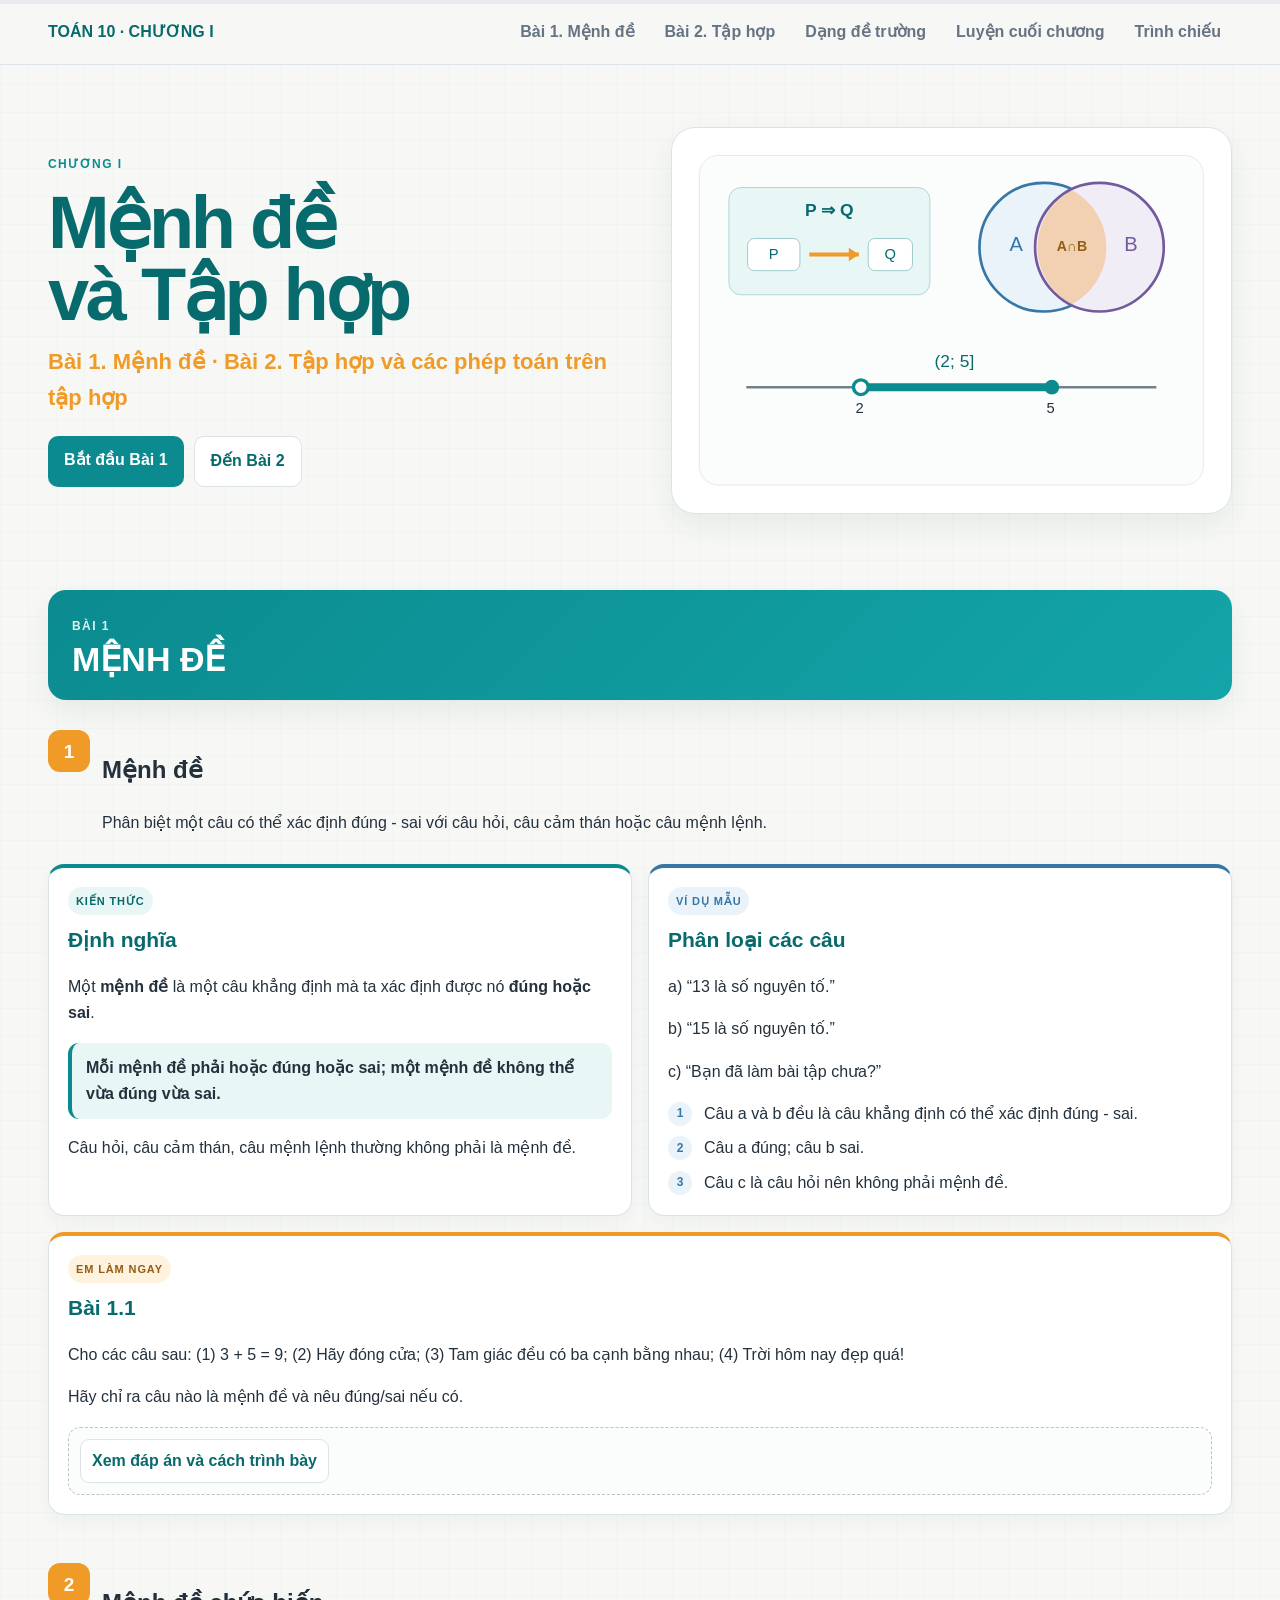
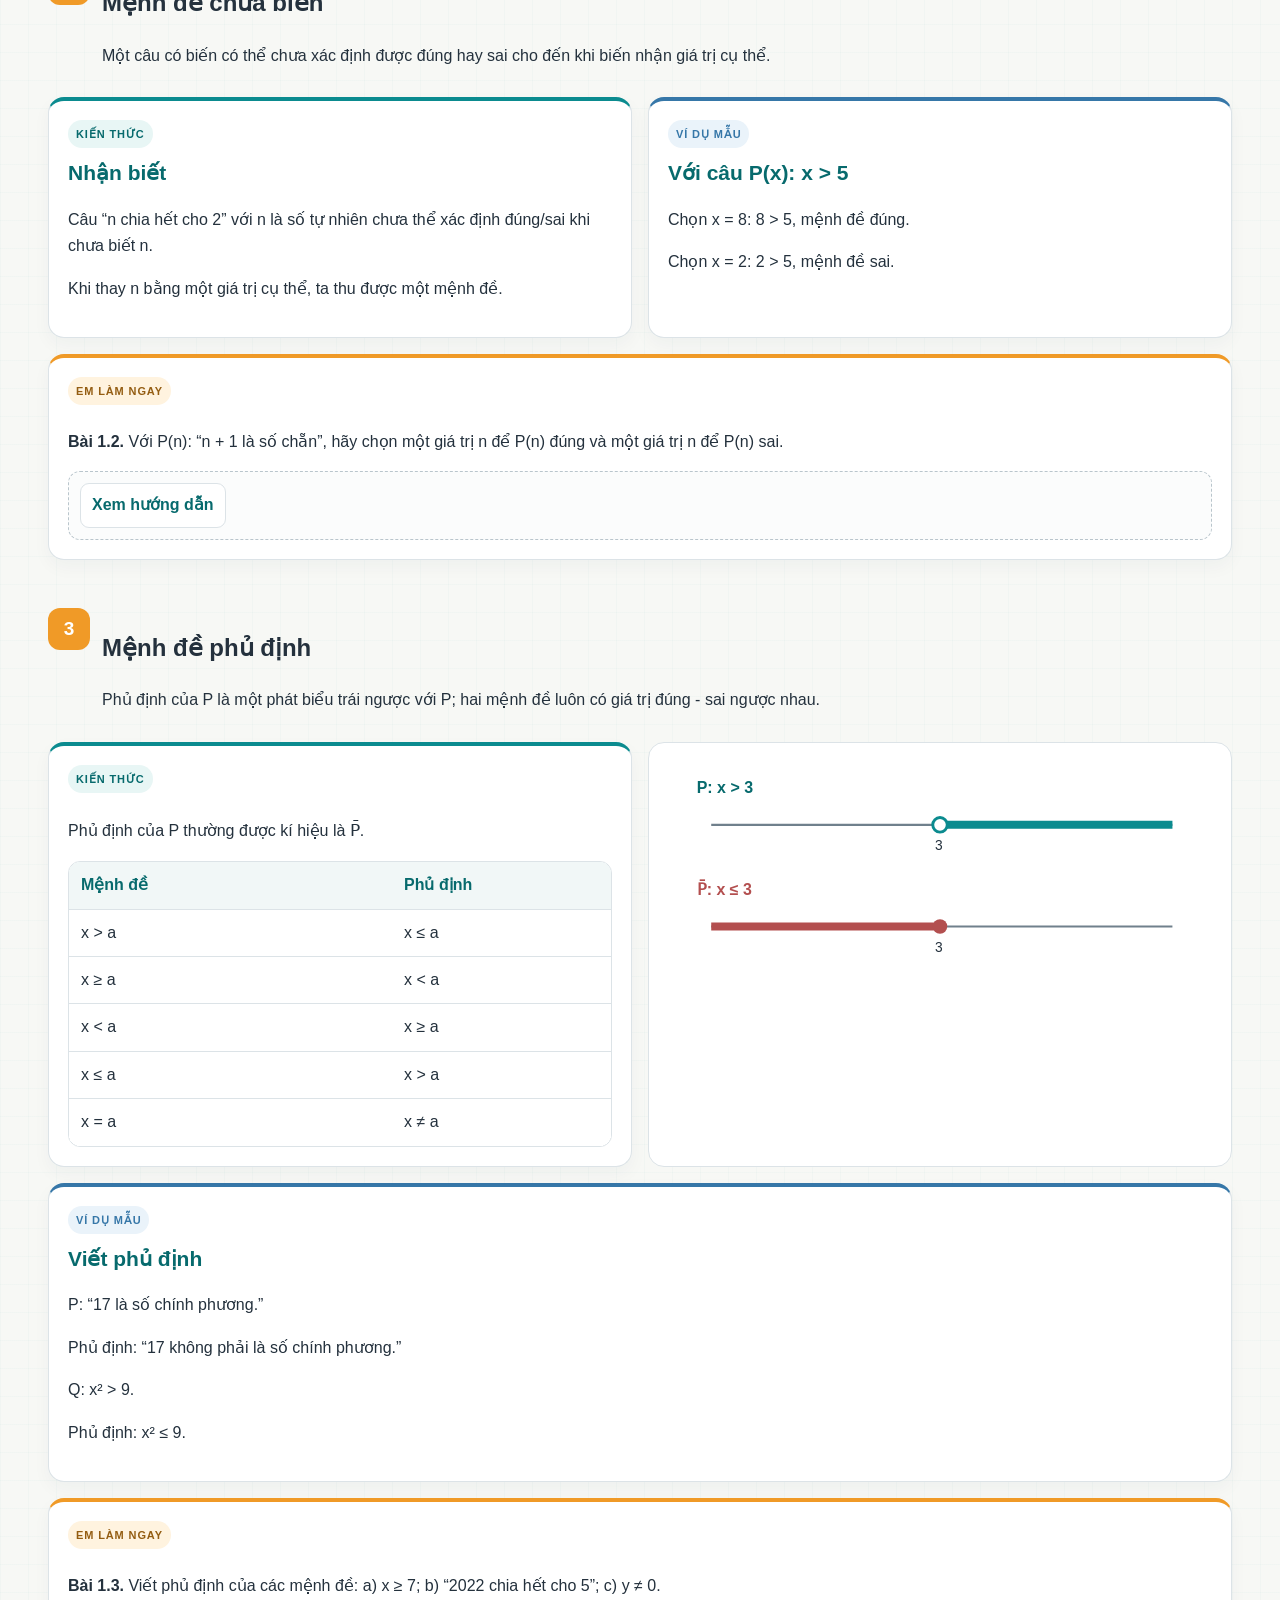
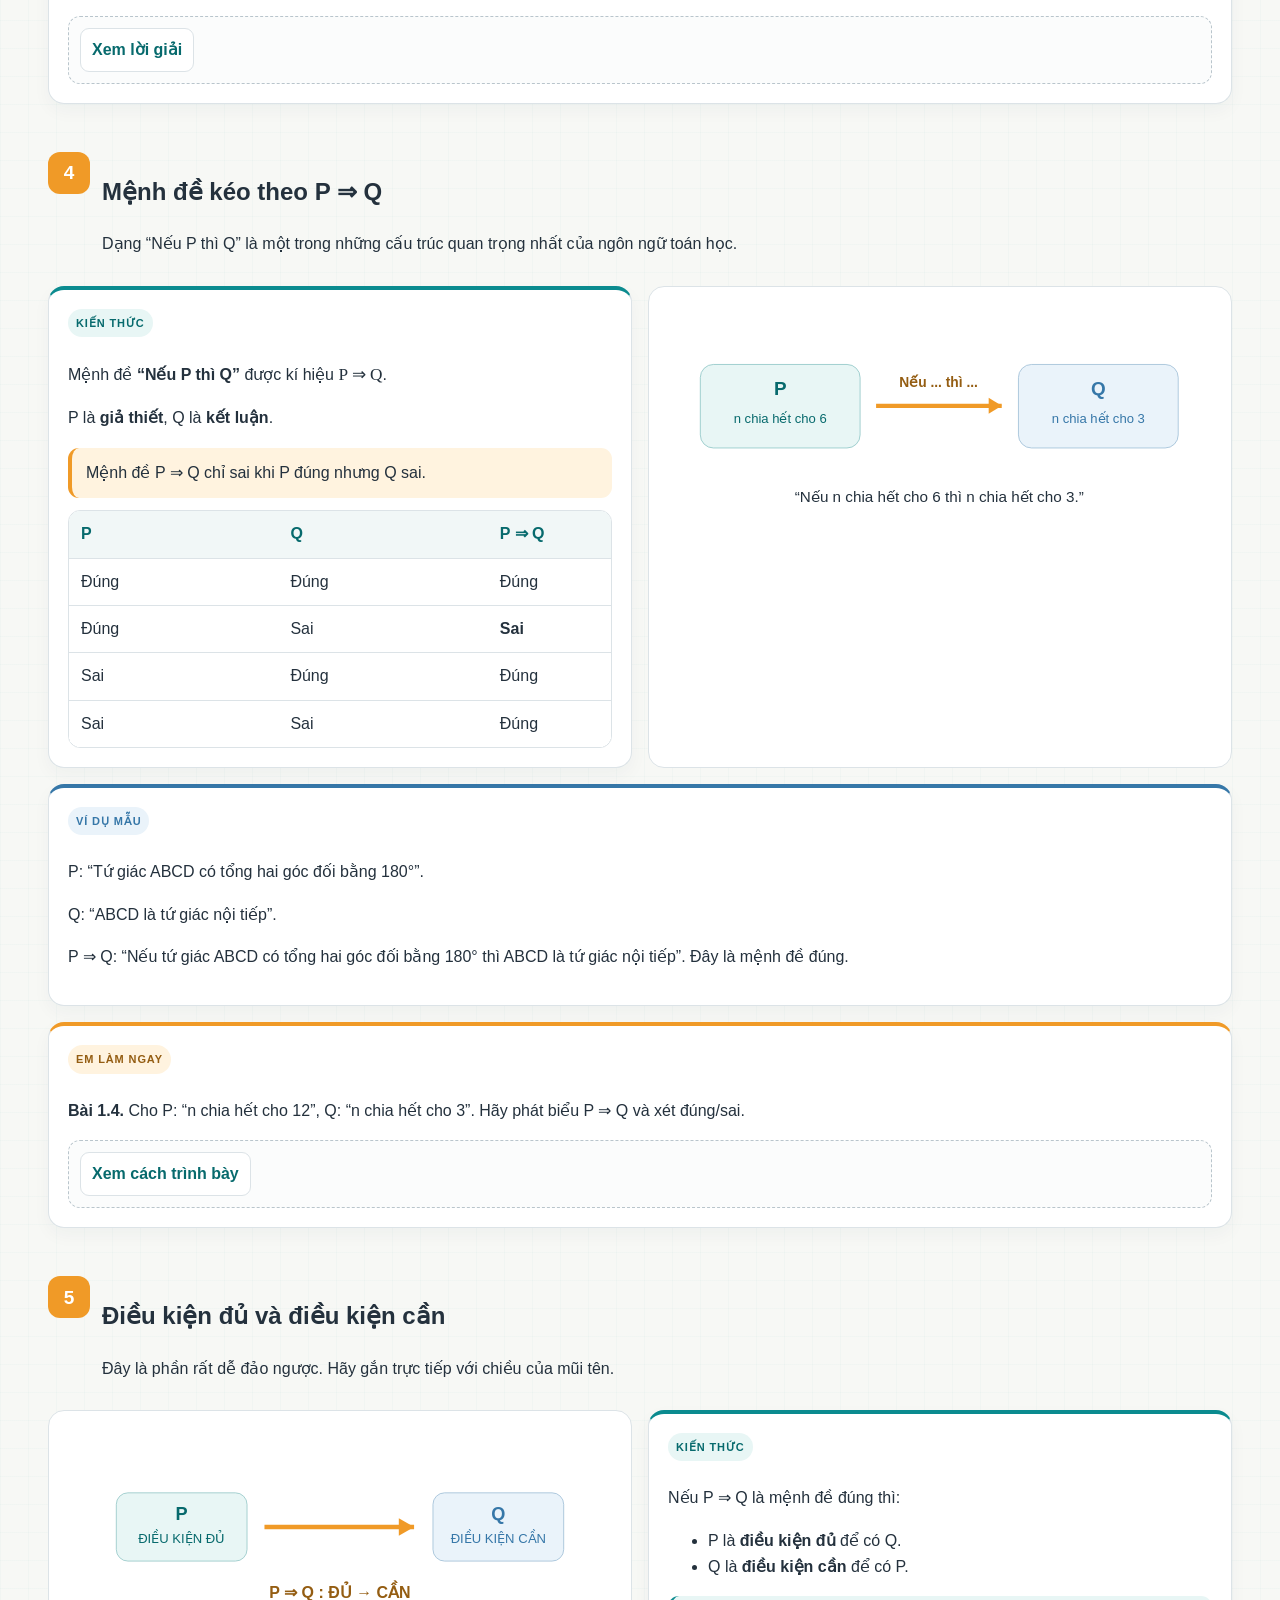
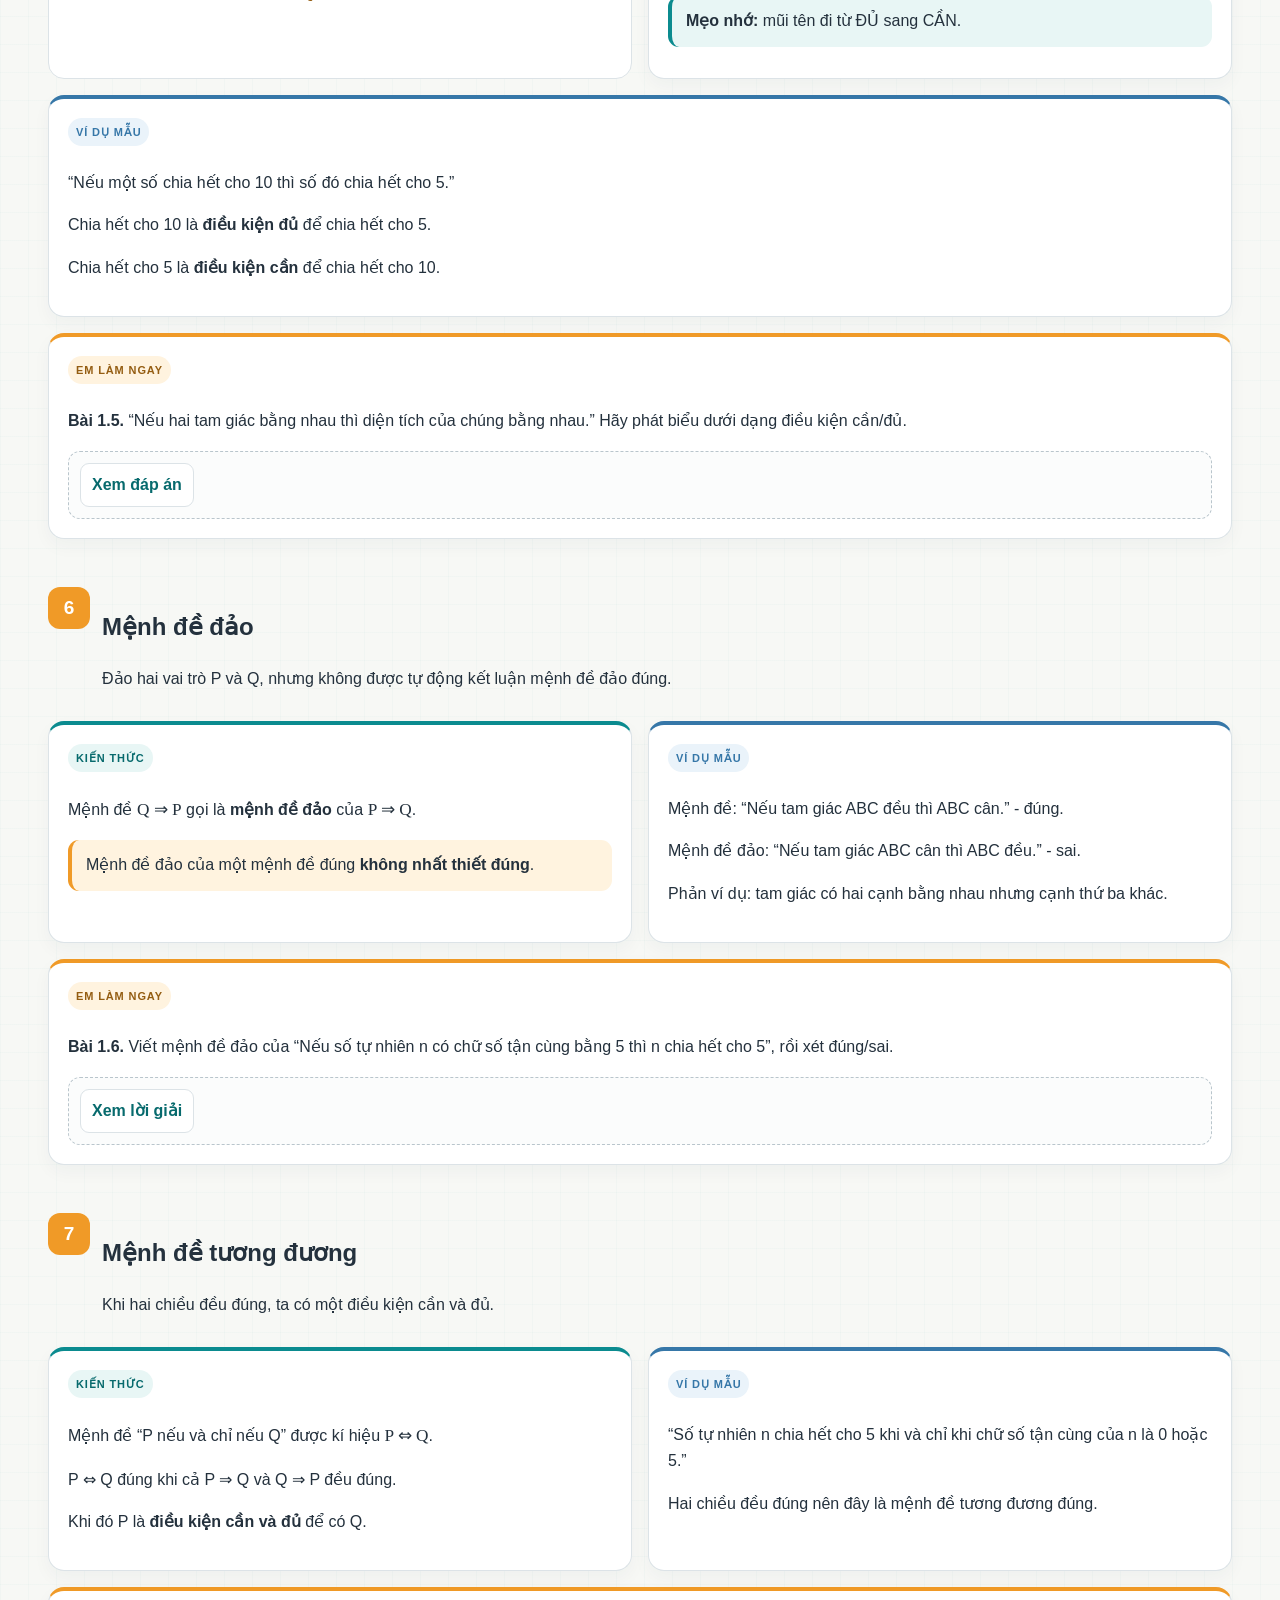
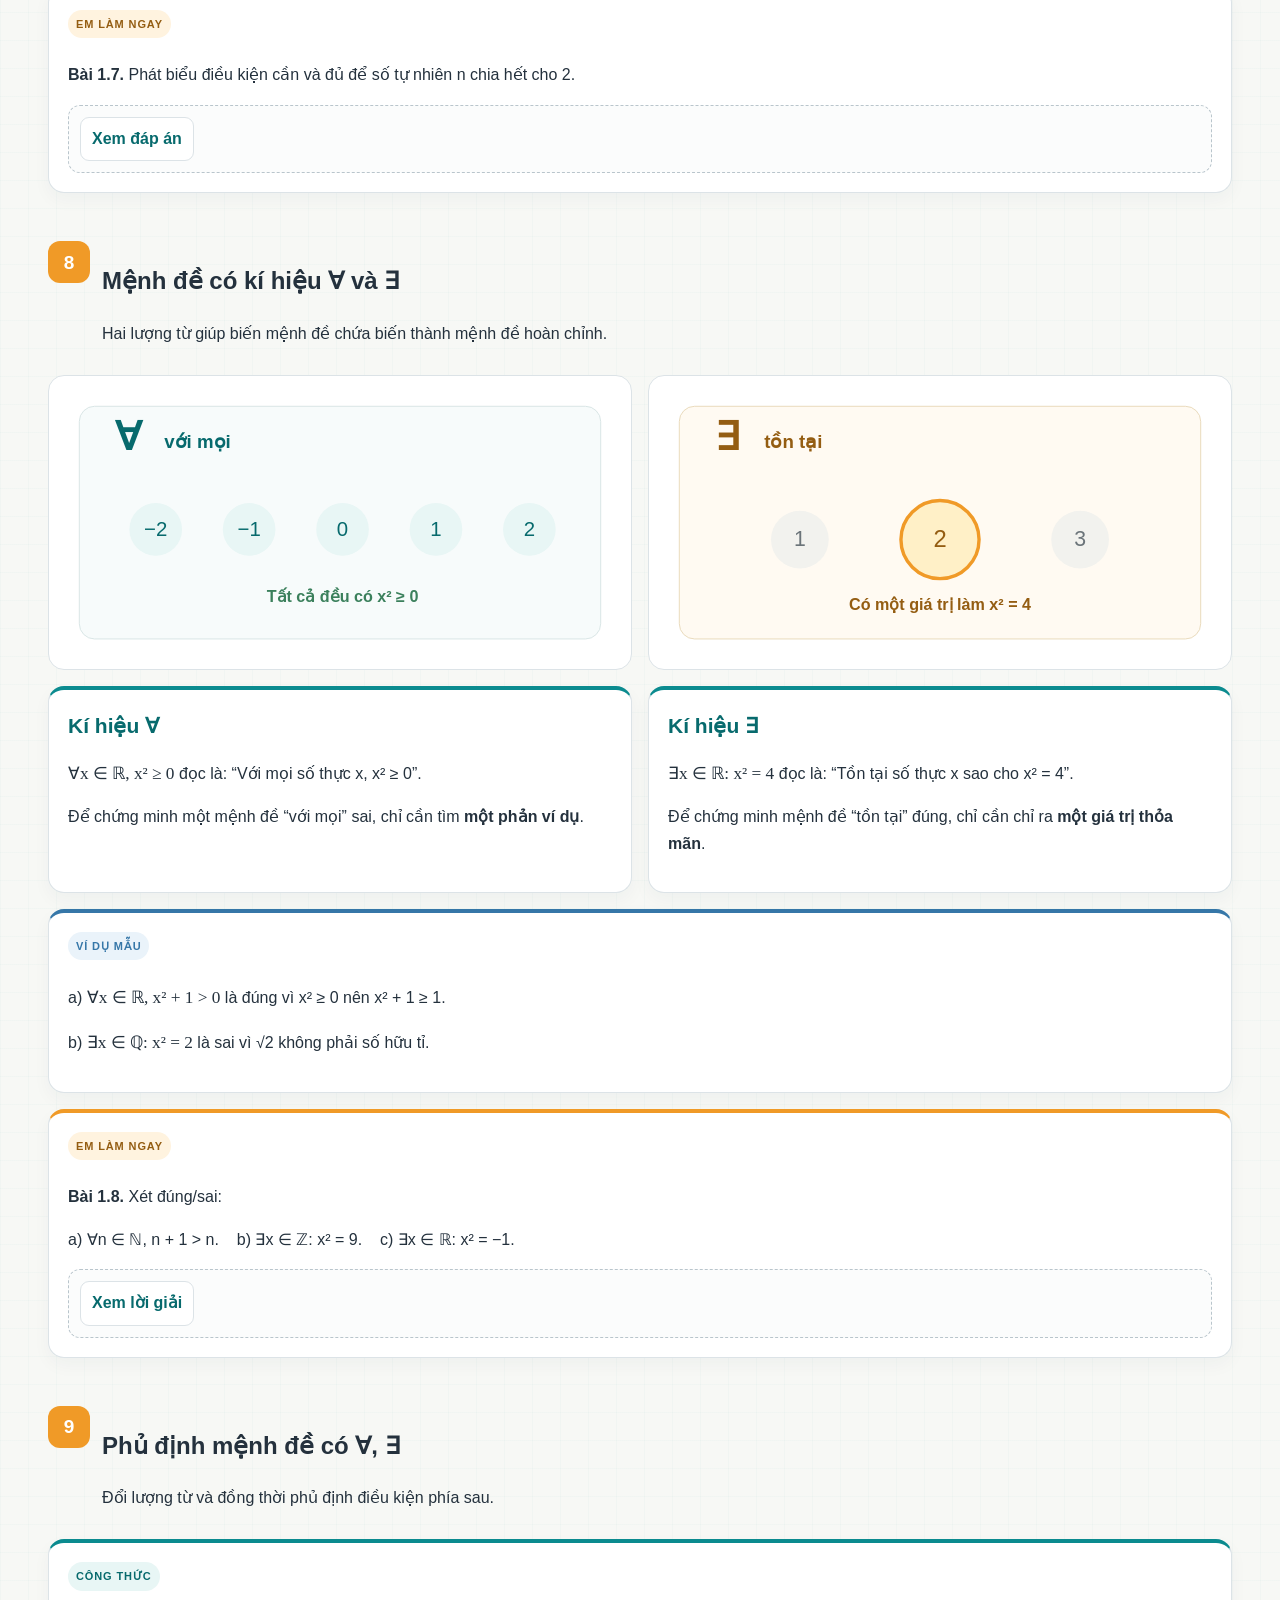
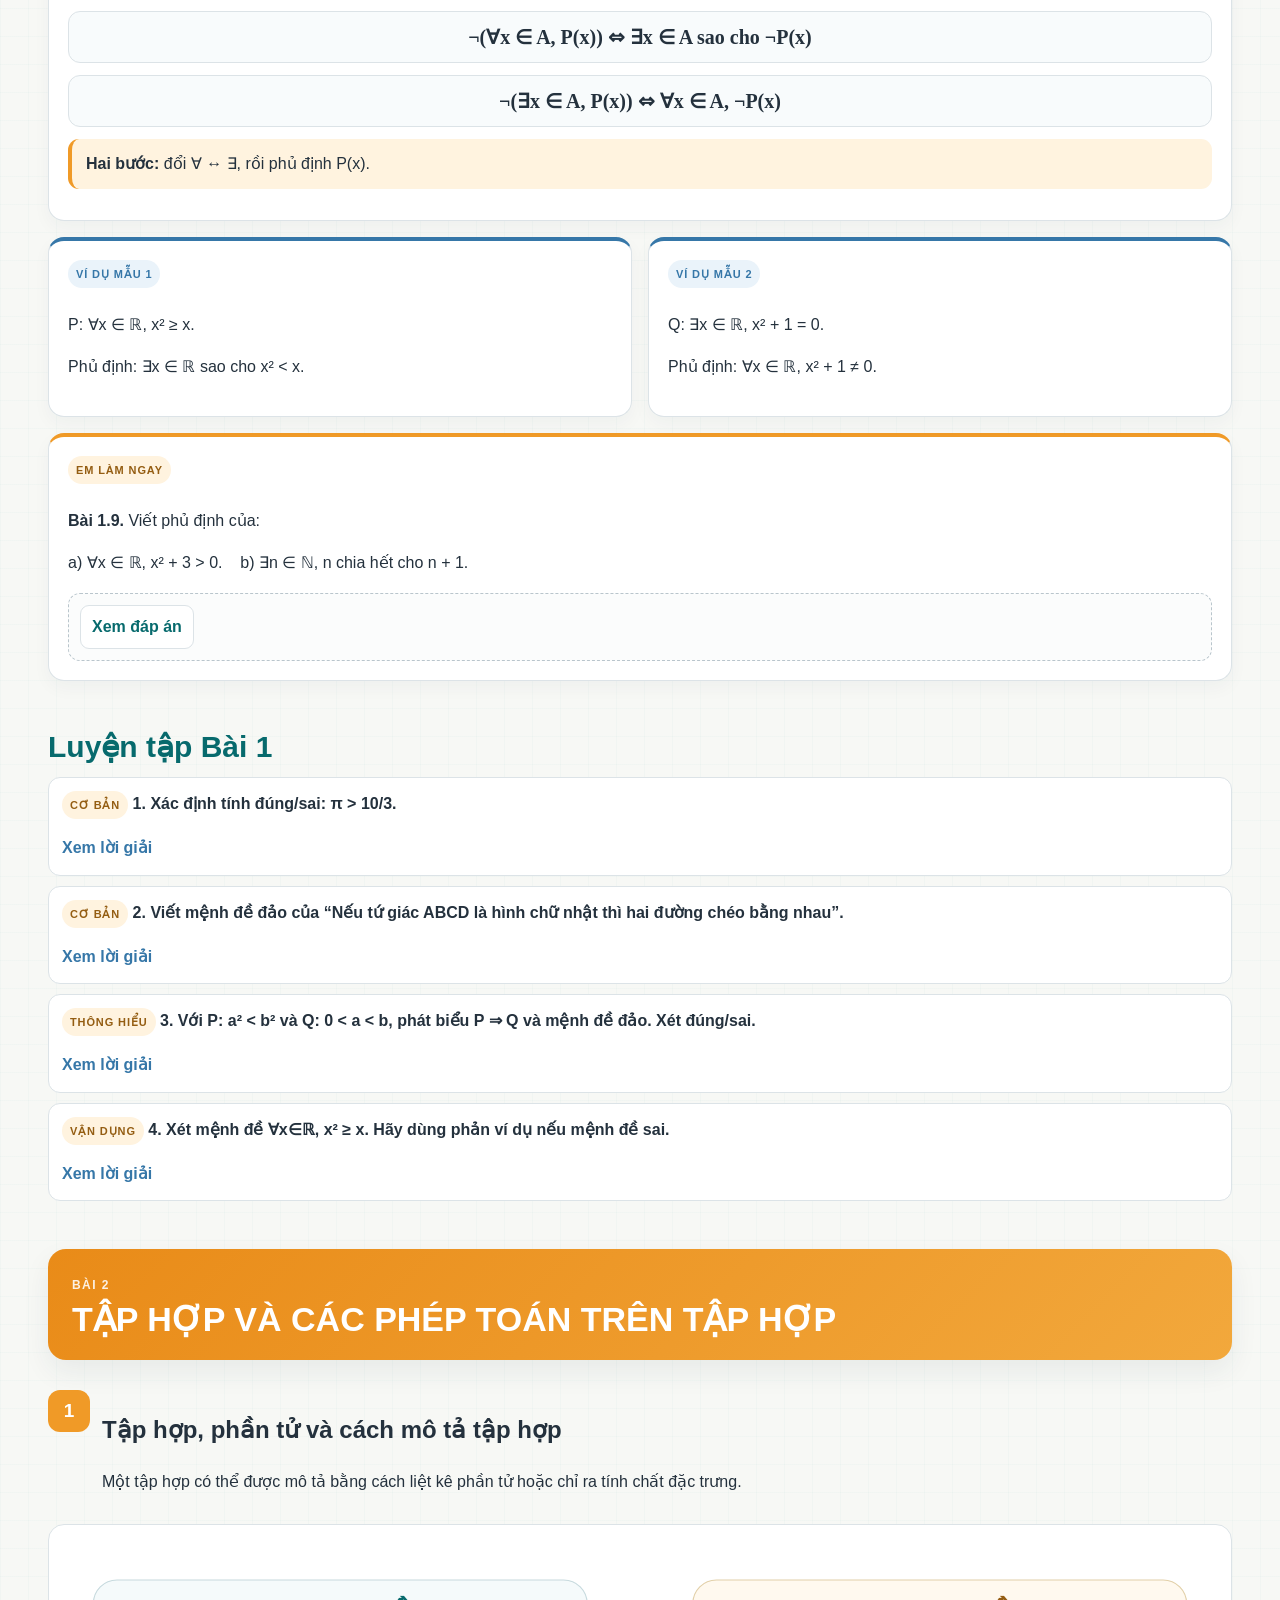
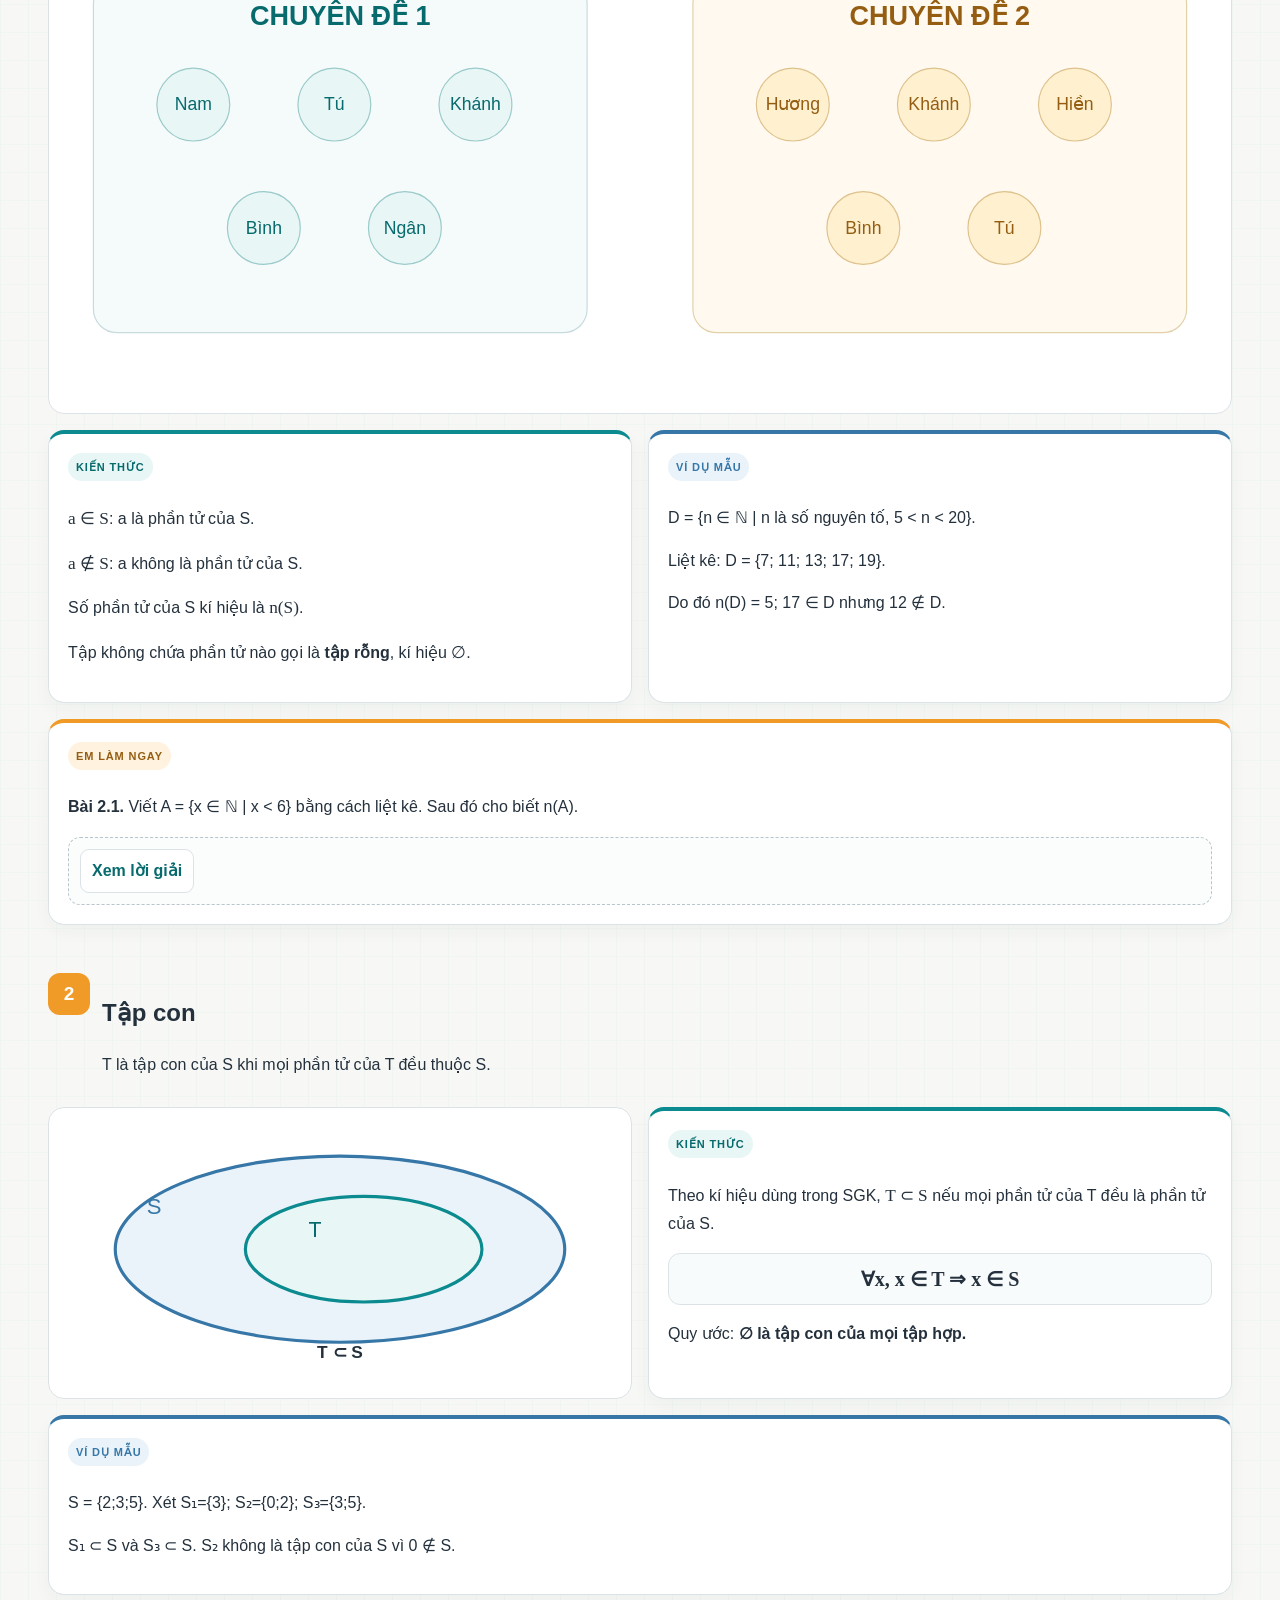
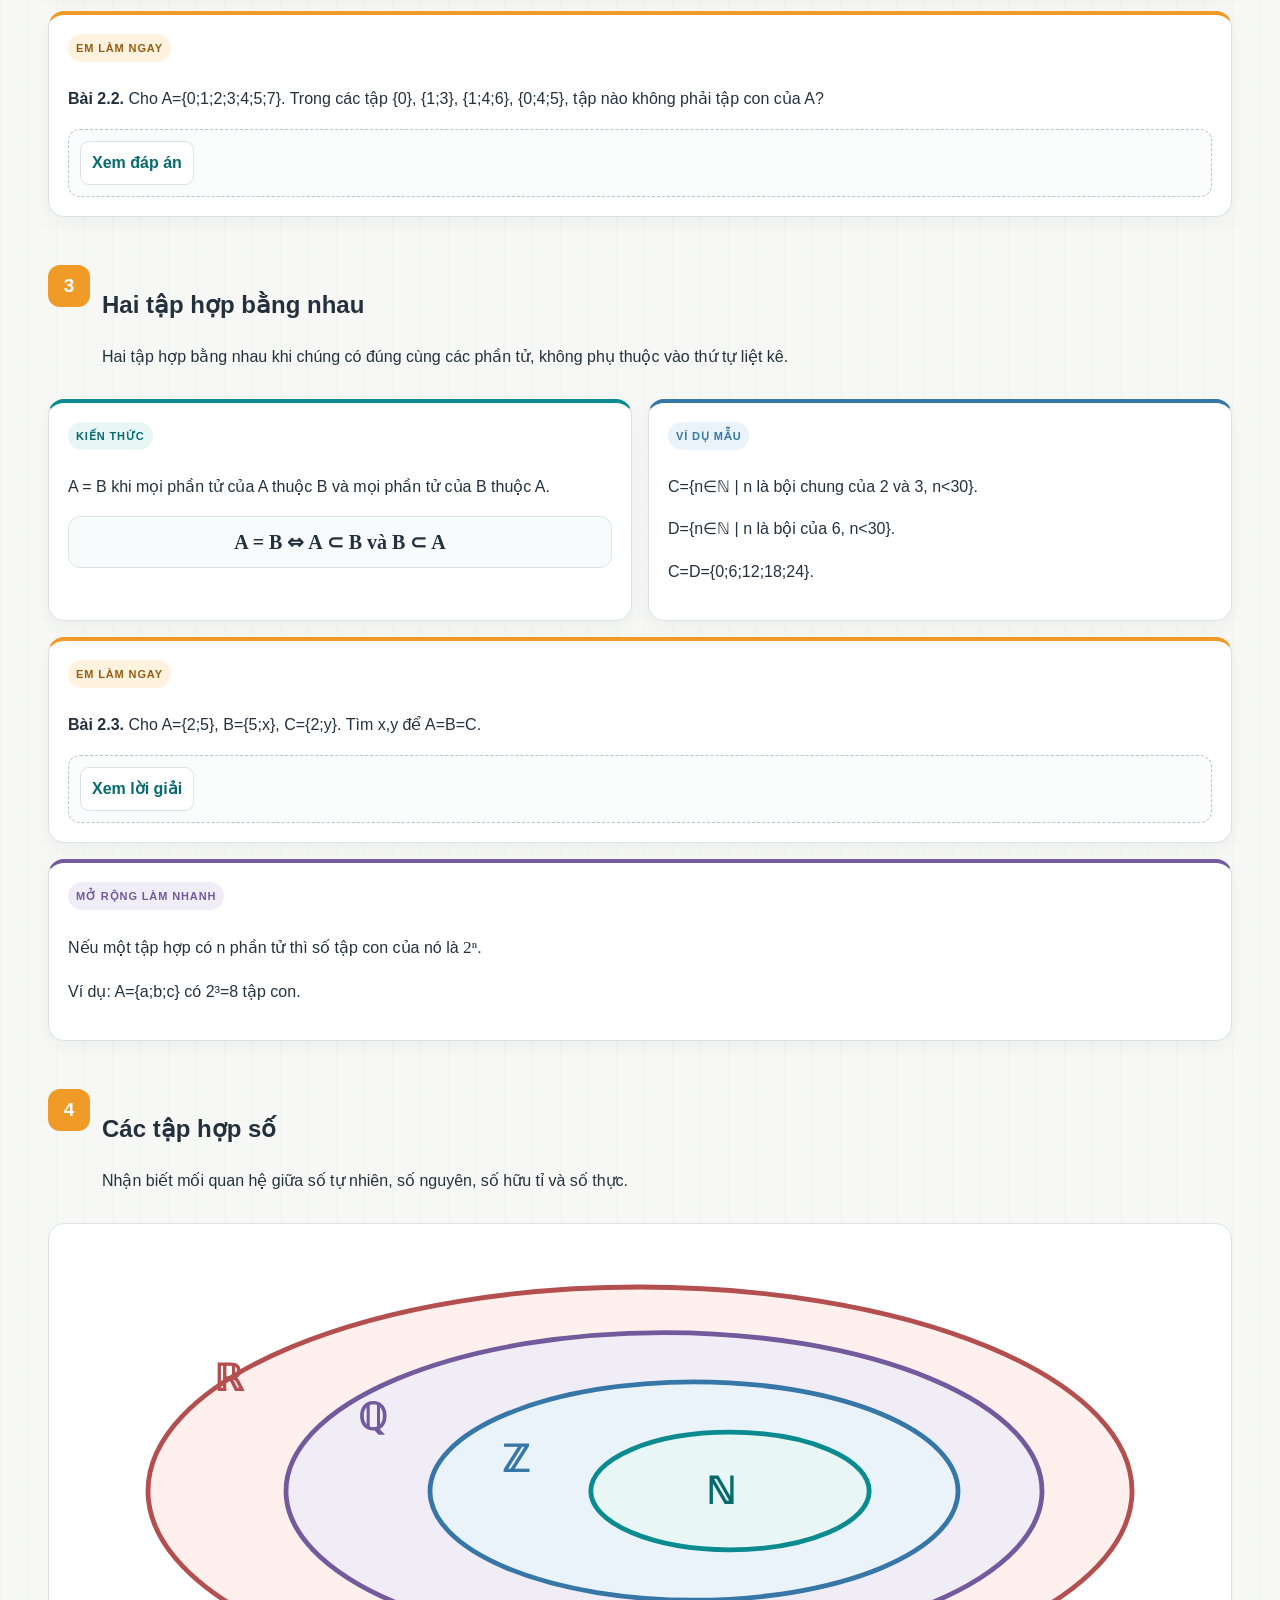
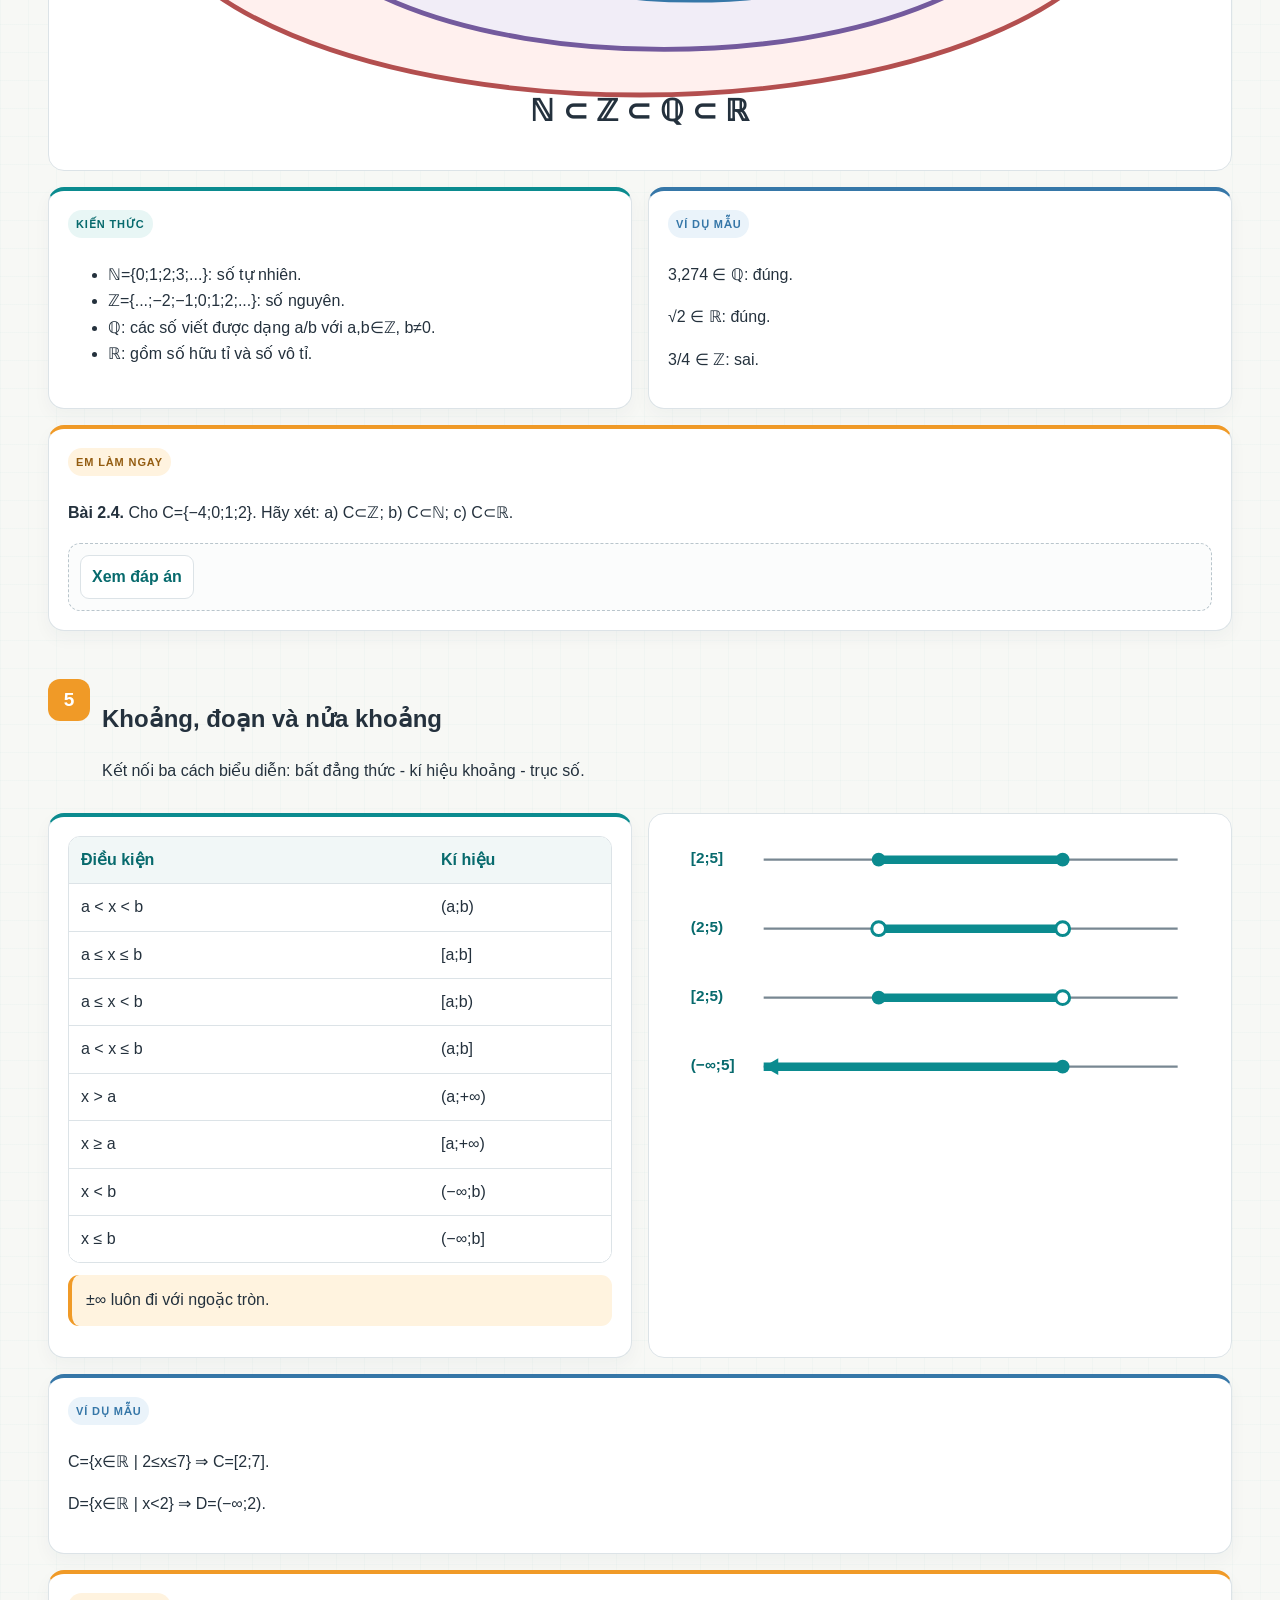
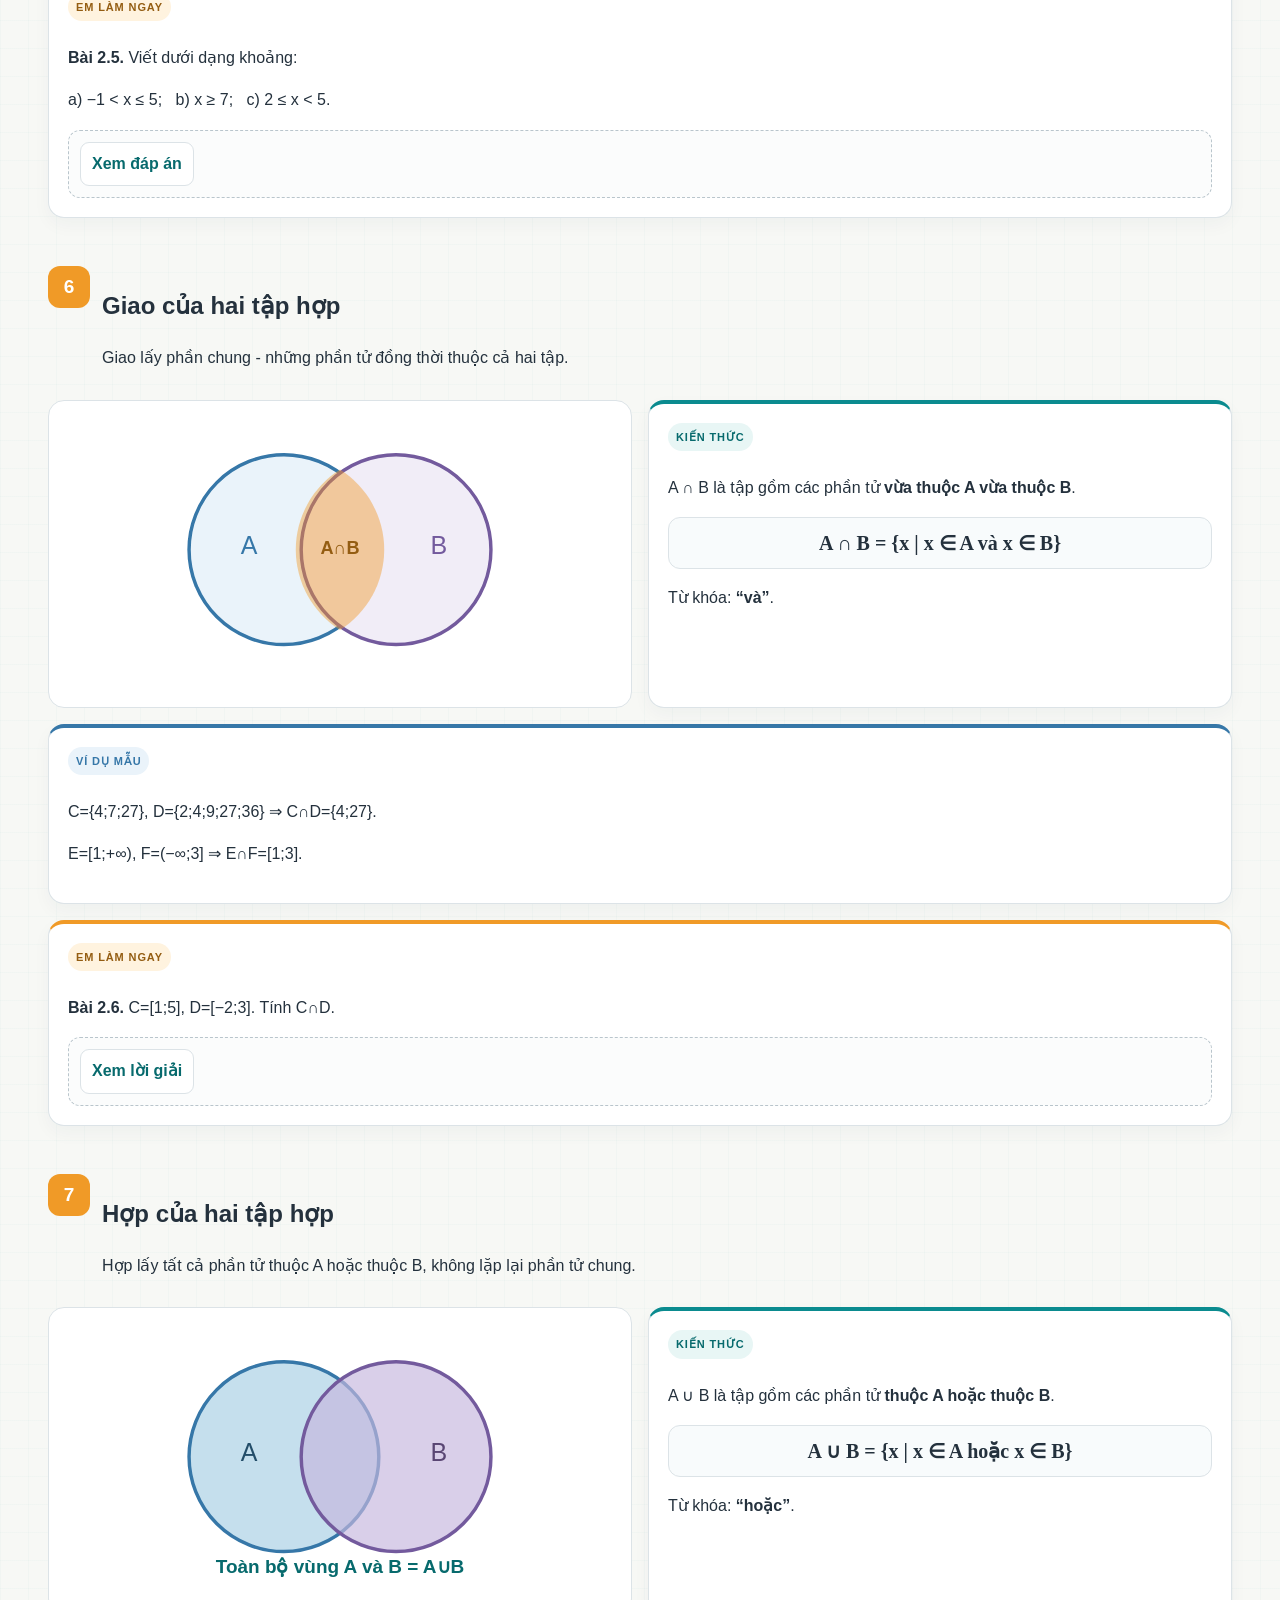
==== commit 1d0b7aae: "Mở rộng đầy đủ Chương I, bỏ ghi chú ngoài bài học và thêm ví dụ - bài tập - lời giải" ====
--- a/index.html
+++ b/index.html
@@ -3,37 +3,199 @@
 <head>
 <meta charset="utf-8">
 <meta name="viewport" content="width=device-width, initial-scale=1">
-<title>Toán 10 – Chương I: Mệnh đề và Tập hợp</title>
+<title>Toán 10 - Chương I: Mệnh đề và Tập hợp</title>
 <style>
-:root{--paper:#fbfaf7;--white:#fff;--ink:#1d2733;--muted:#657180;--navy:#173f6b;--blue:#2f6f9f;--blue-soft:#eaf3f9;--teal:#2f7b73;--teal-soft:#e9f5f2;--amber:#b07a1f;--amber-soft:#fff5df;--red:#a84a48;--red-soft:#fff0ee;--green:#3e7a59;--green-soft:#edf7f0;--line:#d9e0e7;--shadow:0 14px 35px rgba(27,45,67,.08)}
-*{box-sizing:border-box}html{scroll-behavior:smooth}body{margin:0;font-family:"Segoe UI",Arial,sans-serif;color:var(--ink);background:linear-gradient(90deg,rgba(23,63,107,.022) 1px,transparent 1px),linear-gradient(rgba(23,63,107,.022) 1px,transparent 1px),var(--paper);background-size:28px 28px;line-height:1.62}math{font-family:"Cambria Math","STIX Two Math","Times New Roman",serif;font-size:1.06em;vertical-align:-.08em}.progress{position:fixed;inset:0 0 auto 0;height:4px;background:#e9edf1;z-index:200}.progress>div{height:100%;width:0;background:linear-gradient(90deg,var(--navy),var(--teal),var(--amber))}nav{position:sticky;top:0;z-index:150;background:rgba(251,250,247,.94);backdrop-filter:blur(12px);border-bottom:1px solid var(--line)}.navin{max-width:1220px;margin:auto;padding:10px 18px;display:flex;gap:8px;align-items:center;overflow:auto}.brand{font-weight:900;color:var(--navy);white-space:nowrap;margin-right:auto}.navin a,.toolbtn{appearance:none;border:1px solid transparent;background:transparent;color:var(--muted);text-decoration:none;white-space:nowrap;padding:8px 11px;border-radius:10px;font:inherit;font-weight:650;cursor:pointer}.navin a:hover,.toolbtn:hover{color:var(--navy);border-color:var(--line);background:#fff}.cover{max-width:1220px;margin:auto;padding:68px 18px 32px;display:grid;grid-template-columns:1.06fr .94fr;gap:28px;align-items:center}.eyebrow{display:inline-block;color:var(--teal);font-weight:850;letter-spacing:.08em;text-transform:uppercase;font-size:12px;border-bottom:2px solid #9dc9c2;padding-bottom:5px}.cover h1{font-size:clamp(42px,6vw,74px);line-height:.98;letter-spacing:-.045em;margin:14px 0 16px;color:var(--navy)}.cover p{font-size:20px;color:var(--muted);max-width:760px}.cover-actions{display:flex;gap:10px;flex-wrap:wrap;margin-top:22px}.btn{display:inline-flex;align-items:center;justify-content:center;gap:8px;border:1px solid var(--navy);background:var(--navy);color:#fff;padding:11px 16px;border-radius:10px;text-decoration:none;font-weight:800;cursor:pointer}.btn.secondary{background:#fff;color:var(--navy);border-color:var(--line)}.cover-art{background:#fff;border:1px solid var(--line);border-radius:24px;padding:18px;box-shadow:var(--shadow)}.cover-art svg{width:100%;height:auto;display:block}main{max-width:1220px;margin:auto;padding:6px 18px 100px}.chapter{margin:46px 0 24px;padding:22px 24px;border-radius:18px;background:linear-gradient(135deg,var(--navy),#285f87);color:#fff;box-shadow:var(--shadow)}.chapter small{opacity:.82;text-transform:uppercase;letter-spacing:.1em;font-weight:800}.chapter h2{font-size:34px;margin:4px 0 0;line-height:1.12}.section{margin:28px 0 48px;scroll-margin-top:88px}.section h2{font-size:31px;line-height:1.15;color:var(--navy);margin:0 0 8px}.section h3{font-size:22px;color:var(--navy);margin:0 0 8px}.section .lead{font-size:17px;color:var(--muted);margin-top:0}.grid2{display:grid;grid-template-columns:repeat(2,minmax(0,1fr));gap:16px}.grid3{display:grid;grid-template-columns:repeat(3,minmax(0,1fr));gap:16px}.card{background:#fff;border:1px solid var(--line);border-radius:16px;padding:20px;box-shadow:0 7px 20px rgba(27,45,67,.045)}.theory{border-top:4px solid var(--navy)}.example{border-top:4px solid var(--teal)}.mistake{border-top:4px solid var(--red)}.school{border-top:4px solid var(--amber)}.label{display:inline-block;font-size:11px;font-weight:900;letter-spacing:.08em;text-transform:uppercase;padding:5px 8px;border-radius:999px;background:var(--blue-soft);color:var(--navy);margin-bottom:10px}.label.green{background:var(--teal-soft);color:var(--teal)}.label.amber{background:var(--amber-soft);color:#865d16}.label.red{background:var(--red-soft);color:var(--red)}.note{padding:13px 15px;border-radius:12px;background:var(--blue-soft);border-left:4px solid var(--blue);margin:12px 0}.note.good{background:var(--green-soft);border-left-color:var(--green)}.note.warn{background:var(--amber-soft);border-left-color:var(--amber)}.note.bad{background:var(--red-soft);border-left-color:var(--red)}.visual{background:#fff;border:1px solid var(--line);border-radius:16px;padding:16px;overflow:hidden}.visual svg{width:100%;height:auto;display:block}.tablewrap{overflow:auto;border:1px solid var(--line);border-radius:12px}table{width:100%;border-collapse:collapse;min-width:660px;background:#fff}th,td{padding:11px 12px;border-bottom:1px solid var(--line);vertical-align:top;text-align:left}th{background:#f3f7fa;color:var(--navy)}tr:last-child td{border-bottom:0}.tabs{border:1px solid var(--line);border-radius:16px;background:#fff;overflow:hidden}.tabbar{display:flex;gap:0;border-bottom:1px solid var(--line);overflow:auto;background:#f7f9fb}.tabbar button{border:0;background:transparent;padding:12px 16px;font:inherit;font-weight:800;color:var(--muted);cursor:pointer;white-space:nowrap}.tabbar button.active{color:var(--navy);background:#fff;box-shadow:inset 0 -3px 0 var(--navy)}.tabpanel{display:none;padding:18px}.tabpanel.active{display:block}.reveal{border:1px dashed #b7c3ce;border-radius:12px;padding:12px;margin:12px 0;background:#fcfdfd}.reveal .answer{display:none;margin-top:10px;padding-top:10px;border-top:1px dashed var(--line)}.reveal button{border:1px solid var(--line);background:#fff;color:var(--navy);padding:8px 11px;border-radius:9px;font:inherit;font-weight:800;cursor:pointer}.quiz{background:#fff;border:1px solid var(--line);border-radius:16px;padding:18px;margin:14px 0}.quiz .question{font-weight:750}.options{display:grid;gap:8px;margin-top:12px}.option{border:1px solid var(--line);background:#fff;padding:10px 12px;border-radius:10px;text-align:left;font:inherit;cursor:pointer;color:var(--ink)}.option:hover{border-color:#9fb4c7;background:#f9fbfc}.option.correct{border-color:#73a98b;background:var(--green-soft)}.option.wrong{border-color:#cc8d8a;background:var(--red-soft)}.feedback{min-height:24px;margin-top:8px;font-weight:750}.classify{display:grid;grid-template-columns:1.2fr .8fr;gap:14px;align-items:stretch;margin:12px 0}.classify .statement{display:flex;align-items:center;background:#fff;border:1px solid var(--line);border-radius:12px;padding:14px 16px;font-size:18px}.classify .choices{display:grid;grid-template-columns:repeat(3,1fr);gap:7px}.classify .choices button{border:1px solid var(--line);background:#fff;border-radius:10px;padding:9px 8px;cursor:pointer;font:inherit;font-size:13px;font-weight:750}.classify .choices button.correct{background:var(--green-soft);border-color:#7db195}.classify .choices button.wrong{background:var(--red-soft);border-color:#cf9793}.mini-map{display:grid;grid-template-columns:repeat(5,1fr);gap:10px;margin-top:16px}.mini-map a{padding:13px;border-radius:12px;background:#fff;border:1px solid var(--line);text-decoration:none;color:var(--navy);font-weight:800;text-align:center}.level{display:inline-block;padding:4px 8px;border-radius:999px;font-size:11px;font-weight:900;text-transform:uppercase;letter-spacing:.06em}.l1{background:var(--blue-soft);color:var(--navy)}.l2{background:var(--teal-soft);color:var(--teal)}.l3{background:var(--amber-soft);color:#845a13}.exercise-list{display:grid;gap:10px}.ex{padding:12px 14px;background:#fff;border:1px solid var(--line);border-radius:12px}.solution{margin-top:8px;padding-top:8px;border-top:1px dashed var(--line);color:#35424f;display:none}.ex button{margin-top:8px;border:0;background:transparent;padding:0;color:var(--blue);font:inherit;font-weight:800;cursor:pointer}.source-note{font-size:13px;color:var(--muted);padding-top:8px;border-top:1px solid var(--line);margin-top:12px}.formula-box{text-align:center;background:#f7fafc;border:1px solid var(--line);border-radius:14px;padding:16px;margin:14px 0;font-size:20px}.school-badge{display:inline-flex;align-items:center;gap:8px;padding:5px 9px;border-radius:999px;background:var(--amber-soft);color:#76500d;font-size:12px;font-weight:900}.exam-grid{display:grid;grid-template-columns:repeat(2,minmax(0,1fr));gap:14px}.exam-card{background:#fff;border:1px solid var(--line);border-radius:14px;padding:16px;border-left:5px solid var(--amber)}.summary{display:grid;grid-template-columns:repeat(3,minmax(0,1fr));gap:12px}.summary .card{min-height:160px}.fade{opacity:0;transform:translateY(14px);transition:.65s ease}.fade.show{opacity:1;transform:none}.fullscreen-banner{display:none}body.presentation nav,body.presentation .progress{display:none}body.presentation{background:#f7f5f0}body.presentation .section,body.presentation .chapter{max-width:1120px;margin:20px auto;min-height:calc(100vh - 40px);display:flex;flex-direction:column;justify-content:center}body.presentation .fullscreen-banner{display:block;position:fixed;top:10px;right:14px;z-index:999;background:#fff;border:1px solid var(--line);border-radius:9px;padding:7px 10px;color:var(--muted);font-size:12px}footer{border-top:1px solid var(--line);padding:32px 18px 50px;text-align:center;color:var(--muted);background:rgba(255,255,255,.55)}@media(max-width:900px){.cover,.grid2,.grid3,.exam-grid,.summary{grid-template-columns:1fr}.mini-map{grid-template-columns:repeat(2,1fr)}.classify{grid-template-columns:1fr}}@media(max-width:620px){.classify .choices{grid-template-columns:1fr}.cover{padding-top:44px}}
+:root{
+  --bg:#f7f8f5;
+  --paper:#ffffff;
+  --ink:#24313d;
+  --muted:#657382;
+  --teal:#0b8b8f;
+  --teal-dark:#076a6d;
+  --teal-soft:#e8f6f5;
+  --orange:#f09a27;
+  --orange-soft:#fff3df;
+  --blue:#3677a8;
+  --blue-soft:#eaf3fa;
+  --green:#3b805c;
+  --green-soft:#edf7f0;
+  --red:#b34f4f;
+  --red-soft:#fff0ee;
+  --purple:#735a9d;
+  --purple-soft:#f1edf7;
+  --line:#dce3e7;
+  --shadow:0 12px 28px rgba(31,50,66,.07);
+}
+*{box-sizing:border-box}
+html{scroll-behavior:smooth}
+body{
+  margin:0;
+  background:
+    linear-gradient(rgba(11,139,143,.025) 1px,transparent 1px),
+    linear-gradient(90deg,rgba(11,139,143,.025) 1px,transparent 1px),
+    var(--bg);
+  background-size:28px 28px;
+  color:var(--ink);
+  font-family:"Segoe UI",Arial,sans-serif;
+  line-height:1.65;
+}
+.progress{position:fixed;left:0;right:0;top:0;height:4px;background:#e8ecef;z-index:120}
+.progress span{display:block;height:100%;width:0;background:linear-gradient(90deg,var(--teal),var(--orange))}
+nav{position:sticky;top:0;z-index:100;background:rgba(247,248,245,.95);backdrop-filter:blur(12px);border-bottom:1px solid var(--line)}
+.navin{max-width:1220px;margin:auto;padding:10px 18px;display:flex;gap:8px;align-items:center;overflow:auto}
+.brand{font-weight:900;color:var(--teal-dark);white-space:nowrap;margin-right:auto}
+.navin a,.navin button{border:1px solid transparent;background:transparent;color:var(--muted);padding:8px 10px;border-radius:10px;font:inherit;font-weight:700;text-decoration:none;white-space:nowrap;cursor:pointer}
+.navin a:hover,.navin button:hover{background:#fff;border-color:var(--line);color:var(--teal-dark)}
+.hero{max-width:1220px;margin:auto;padding:62px 18px 32px;display:grid;grid-template-columns:1.03fr .97fr;gap:28px;align-items:center}
+.hero h1{font-size:clamp(42px,6vw,74px);line-height:.98;margin:12px 0;color:var(--teal-dark);letter-spacing:-.045em}
+.hero .subline{font-size:22px;color:var(--orange);font-weight:800;margin:0 0 14px}
+.hero p{font-size:18px;color:var(--muted);max-width:720px}
+.eyebrow{font-size:12px;text-transform:uppercase;letter-spacing:.12em;color:var(--teal);font-weight:900}
+.btnrow{display:flex;gap:10px;flex-wrap:wrap;margin-top:20px}
+.btn{border:0;background:var(--teal);color:#fff;padding:11px 16px;border-radius:10px;font:inherit;font-weight:850;cursor:pointer;text-decoration:none}
+.btn.alt{background:#fff;color:var(--teal-dark);border:1px solid var(--line)}
+.hero-visual{background:#fff;border:1px solid var(--line);border-radius:24px;padding:18px;box-shadow:var(--shadow)}
+.hero-visual svg{width:100%;height:auto;display:block}
+main{max-width:1220px;margin:auto;padding:0 18px 100px}
+.chapter{margin:44px 0 24px;padding:22px 24px;border-radius:18px;background:linear-gradient(135deg,var(--teal),#13a5a9);color:#fff;box-shadow:var(--shadow)}
+.chapter.orange{background:linear-gradient(135deg,#e98b18,#f2a83c)}
+.chapter small{font-size:12px;text-transform:uppercase;letter-spacing:.12em;font-weight:900;opacity:.88}
+.chapter h2{font-size:34px;margin:2px 0 0;line-height:1.12}
+section{scroll-margin-top:90px}
+.topic{margin:30px 0 48px}
+.topic>h2{font-size:30px;color:var(--teal-dark);margin:0 0 8px;line-height:1.2}
+.topic>p.lead{margin-top:0;color:var(--muted);font-size:17px}
+.topic-head{display:flex;gap:12px;align-items:flex-start;margin-bottom:12px}
+.num{min-width:42px;height:42px;border-radius:12px;background:var(--orange);color:#fff;display:grid;place-items:center;font-weight:900;font-size:19px}
+.grid2{display:grid;grid-template-columns:repeat(2,minmax(0,1fr));gap:16px}
+.grid3{display:grid;grid-template-columns:repeat(3,minmax(0,1fr));gap:16px}
+.card{background:#fff;border:1px solid var(--line);border-radius:16px;padding:19px;box-shadow:0 7px 18px rgba(31,50,66,.04)}
+.card h3{font-size:21px;color:var(--teal-dark);margin:0 0 8px}
+.card h4{font-size:17px;margin:14px 0 6px}
+.theory{border-top:4px solid var(--teal)}
+.worked{border-top:4px solid var(--blue)}
+.practice{border-top:4px solid var(--orange)}
+.warning{border-top:4px solid var(--red)}
+.extension{border-top:4px solid var(--purple)}
+.tag{display:inline-block;border-radius:999px;padding:5px 8px;margin-bottom:8px;font-size:11px;font-weight:900;text-transform:uppercase;letter-spacing:.08em;background:var(--teal-soft);color:var(--teal-dark)}
+.tag.blue{background:var(--blue-soft);color:var(--blue)}
+.tag.orange{background:var(--orange-soft);color:#945d12}
+.tag.red{background:var(--red-soft);color:var(--red)}
+.tag.purple{background:var(--purple-soft);color:var(--purple)}
+.note{margin:12px 0;padding:12px 14px;border-radius:11px;background:var(--teal-soft);border-left:4px solid var(--teal)}
+.note.orange{background:var(--orange-soft);border-left-color:var(--orange)}
+.note.red{background:var(--red-soft);border-left-color:var(--red)}
+.note.green{background:var(--green-soft);border-left-color:var(--green)}
+.visual{background:#fff;border:1px solid var(--line);border-radius:16px;padding:15px;overflow:hidden}
+.visual svg{width:100%;height:auto;display:block}
+.math{font-family:"Cambria Math","STIX Two Math","Times New Roman",serif;font-size:1.08em}
+.formula{background:#f8fbfc;border:1px solid var(--line);border-radius:12px;padding:13px;text-align:center;font:600 20px "Cambria Math","Times New Roman",serif;margin:12px 0}
+.frac{display:inline-grid;grid-template-rows:auto auto;vertical-align:middle;text-align:center;line-height:1.08;margin:0 .12em}
+.frac span:first-child{border-bottom:1.4px solid currentColor;padding:0 .18em .05em}
+.frac span:last-child{padding:.04em .18em 0}
+.tablewrap{overflow:auto;border:1px solid var(--line);border-radius:12px;background:#fff}
+table{border-collapse:collapse;width:100%;min-width:650px}
+th,td{padding:10px 12px;border-bottom:1px solid var(--line);vertical-align:top;text-align:left}
+th{background:#f1f7f7;color:var(--teal-dark)}
+tr:last-child td{border-bottom:0}
+.steps{counter-reset:step;display:grid;gap:8px;margin-top:10px}
+.steps div{padding-left:36px;position:relative}
+.steps div::before{counter-increment:step;content:counter(step);position:absolute;left:0;top:1px;width:24px;height:24px;border-radius:50%;background:var(--blue-soft);color:var(--blue);display:grid;place-items:center;font-size:12px;font-weight:900}
+.reveal{margin-top:12px;border:1px dashed #b9c5cc;border-radius:12px;background:#fbfcfc;padding:11px}
+.reveal button{border:1px solid var(--line);background:#fff;color:var(--teal-dark);padding:8px 11px;border-radius:9px;font:inherit;font-weight:800;cursor:pointer}
+.answer{display:none;margin-top:10px;padding-top:10px;border-top:1px dashed var(--line)}
+.answer h4{color:var(--blue);margin:0 0 6px}
+.practice-list{display:grid;gap:10px;margin-top:12px}
+.practice-item{background:#fff;border:1px solid var(--line);border-radius:12px;padding:13px}
+.practice-item .q{font-weight:650}
+.practice-item button{border:0;background:transparent;padding:0;margin-top:8px;color:var(--blue);font:inherit;font-weight:850;cursor:pointer}
+.solution{display:none;margin-top:9px;padding:10px 12px;background:#f8fbfc;border-radius:9px;border-left:4px solid var(--blue)}
+.quiz{background:#fff;border:1px solid var(--line);border-radius:14px;padding:16px;margin:12px 0}
+.quiz .q{font-weight:750}
+.options{display:grid;gap:8px;margin-top:10px}
+.option{border:1px solid var(--line);background:#fff;padding:10px 12px;border-radius:9px;text-align:left;font:inherit;cursor:pointer;color:var(--ink)}
+.option:hover{background:#fafcfc;border-color:#aebdc5}
+.option.correct{background:var(--green-soft);border-color:#75a98a}
+.option.wrong{background:var(--red-soft);border-color:#cc8f8c}
+.feedback{min-height:24px;margin-top:8px;font-weight:750}
+.tabs{border:1px solid var(--line);background:#fff;border-radius:15px;overflow:hidden}
+.tabbar{display:flex;overflow:auto;border-bottom:1px solid var(--line);background:#f6f8f8}
+.tabbar button{border:0;background:transparent;padding:12px 15px;font:inherit;font-weight:800;color:var(--muted);cursor:pointer;white-space:nowrap}
+.tabbar button.active{background:#fff;color:var(--teal-dark);box-shadow:inset 0 -3px 0 var(--teal)}
+.tabpanel{display:none;padding:17px}
+.tabpanel.active{display:block}
+.exam{border-left:5px solid var(--orange);background:#fff;border-top:1px solid var(--line);border-right:1px solid var(--line);border-bottom:1px solid var(--line);border-radius:13px;padding:15px}
+.exam .school{font-size:11px;font-weight:900;text-transform:uppercase;letter-spacing:.08em;color:#956014}
+.fade{opacity:0;transform:translateY(12px);transition:.55s ease}
+.fade.show{opacity:1;transform:none}
+.mindmap{display:grid;grid-template-columns:repeat(3,minmax(0,1fr));gap:12px}
+.mindmap .card{min-height:140px}
+footer{padding:28px 18px 45px;text-align:center;color:var(--muted)}
+body.presentation nav,.presentation .progress{display:none}
+body.presentation .topic,body.presentation .chapter{min-height:calc(100vh - 24px);display:flex;flex-direction:column;justify-content:center;margin:12px auto;max-width:1160px}
+body.presentation{background:#f6f7f4}
+@media(max-width:900px){.hero,.grid2,.grid3,.mindmap{grid-template-columns:1fr}}
+@media(max-width:620px){.hero{padding-top:42px}}
+@media print{nav,.progress,.btnrow,.reveal button,.practice-item button{display:none!important}body{background:#fff}.answer,.solution{display:block!important}.card,.visual,.quiz,.exam,.tabs{box-shadow:none;break-inside:avoid}}
 </style>
 </head>
 <body>
-<div class="progress"><div id="progressBar"></div></div>
-<div class="fullscreen-banner">Dùng ← / → để chuyển phần • Esc để thoát toàn màn hình</div>
-<nav><div class="navin"><div class="brand">TOÁN 10 · CHƯƠNG I</div><a href="#bai1">Bài 1</a><a href="#bai2">Bài 2</a><a href="#de-truong">Dạng đề trường</a><a href="#luyen-chuong">Luyện chương</a><button class="toolbtn" onclick="togglePresentation()">Trình chiếu</button><button class="toolbtn" onclick="window.print()">In / PDF</button></div></nav>
-<header class="cover fade show"><div><span class="eyebrow">Toán 10 · Kết nối tri thức với cuộc sống</span><h1>Mệnh đề<br>và Tập hợp</h1><p>Bài giảng dành cho học sinh: học theo tình huống, hình minh họa, ví dụ mẫu và bài tập tăng dần độ khó. Công thức được trình bày bằng MathML để hiển thị ổn định trên Chrome/Edge hiện đại.</p><div class="cover-actions"><a class="btn" href="#bai1">Bắt đầu bài học</a><button class="btn secondary" onclick="togglePresentation()">Mở chế độ trình chiếu</button></div><div class="mini-map"><a href="#menhde">Mệnh đề</a><a href="#keotheo">Kéo theo</a><a href="#luongtu">∀, ∃</a><a href="#taphop">Tập hợp</a><a href="#pheptoan">Giao – Hợp – Hiệu</a></div></div><div class="cover-art"><svg viewBox="0 0 760 520"><rect x="10" y="10" width="740" height="500" rx="28" fill="#edf4f7"/><rect x="48" y="56" width="292" height="152" rx="18" fill="#fff" stroke="#cbd8e2"/><text x="76" y="100" fill="#173f6b" font-size="24" font-weight="700">Nếu P thì Q</text><rect x="76" y="124" width="72" height="46" rx="10" fill="#eaf3f9" stroke="#8fb3cb"/><text x="108" y="154" text-anchor="middle" fill="#173f6b" font-size="23">P</text><line x1="156" y1="147" x2="238" y2="147" stroke="#2f7b73" stroke-width="5"/><polygon points="238,147 222,137 222,157" fill="#2f7b73"/><rect x="246" y="124" width="72" height="46" rx="10" fill="#e9f5f2" stroke="#88b9ae"/><text x="282" y="154" text-anchor="middle" fill="#2f7b73" font-size="23">Q</text><rect x="420" y="46" width="278" height="184" rx="18" fill="#fff" stroke="#cbd8e2"/><circle cx="518" cy="140" r="68" fill="#dceef6" stroke="#2f6f9f" stroke-width="4"/><circle cx="596" cy="140" r="68" fill="#e8e2f5" stroke="#76639b" stroke-width="4"/><text x="474" y="144" fill="#173f6b" font-size="28">A</text><text x="630" y="144" fill="#5b4b7d" font-size="28">B</text><text x="556" y="144" fill="#2f7b73" font-size="19" font-weight="700">A∩B</text><rect x="70" y="278" width="620" height="168" rx="18" fill="#fff" stroke="#cbd8e2"/><line x1="112" y1="365" x2="646" y2="365" stroke="#52677a" stroke-width="4"/><line x1="232" y1="365" x2="508" y2="365" stroke="#2f7b73" stroke-width="12" stroke-linecap="round"/><circle cx="232" cy="365" r="11" fill="#fff" stroke="#2f7b73" stroke-width="5"/><circle cx="508" cy="365" r="11" fill="#2f7b73"/><text x="222" y="402" fill="#173f6b" font-size="22">2</text><text x="499" y="402" fill="#173f6b" font-size="22">5</text><text x="336" y="330" fill="#2f7b73" font-size="25">(2; 5]</text></svg></div></header>
+<div class="progress"><span id="progress"></span></div>
+<nav><div class="navin"><div class="brand">TOÁN 10 · CHƯƠNG I</div><a href="#bai1">Bài 1. Mệnh đề</a><a href="#bai2">Bài 2. Tập hợp</a><a href="#de-truong">Dạng đề trường</a><a href="#cuoi-chuong">Luyện cuối chương</a><button onclick="togglePresentation()">Trình chiếu</button></div></nav>
+<header class="hero fade show">
+<div><div class="eyebrow">Chương I</div><h1>Mệnh đề<br>và Tập hợp</h1><p class="subline">Bài 1. Mệnh đề · Bài 2. Tập hợp và các phép toán trên tập hợp</p><div class="btnrow"><a class="btn" href="#bai1">Bắt đầu Bài 1</a><a class="btn alt" href="#bai2">Đến Bài 2</a></div></div>
+<div class="hero-visual"><svg viewBox="0 0 780 520" aria-label="Mệnh đề và tập hợp"><rect x="14" y="14" width="752" height="492" rx="28" fill="#fbfcfc" stroke="#d8e1e4"/><rect x="58" y="62" width="300" height="160" rx="18" fill="#e8f6f5" stroke="#91c7c8"/><text x="208" y="105" text-anchor="middle" fill="#076a6d" font-size="26" font-weight="700">P ⇒ Q</text><rect x="86" y="138" width="78" height="48" rx="10" fill="#fff" stroke="#77b6b7"/><text x="125" y="169" text-anchor="middle" fill="#076a6d" font-size="22">P</text><line x1="178" y1="162" x2="252" y2="162" stroke="#f09a27" stroke-width="6"/><polygon points="252,162 237,152 237,172" fill="#f09a27"/><rect x="266" y="138" width="66" height="48" rx="10" fill="#fff" stroke="#77b6b7"/><text x="299" y="169" text-anchor="middle" fill="#076a6d" font-size="22">Q</text><circle cx="528" cy="151" r="96" fill="#eaf3fa" stroke="#3677a8" stroke-width="4"/><circle cx="611" cy="151" r="96" fill="#f1edf7" stroke="#735a9d" stroke-width="4"/><path d="M570,66 A96,96 0 0,1 570,236 A96,96 0 0,1 570,66" fill="#f09a2755"/><text x="477" y="157" fill="#3677a8" font-size="30">A</text><text x="648" y="157" fill="#735a9d" font-size="30">B</text><text x="570" y="157" text-anchor="middle" fill="#945d12" font-size="21" font-weight="700">A∩B</text><line x1="84" y1="360" x2="696" y2="360" stroke="#71818d" stroke-width="4"/><line x1="255" y1="360" x2="540" y2="360" stroke="#0b8b8f" stroke-width="12" stroke-linecap="round"/><circle cx="255" cy="360" r="11" fill="#fff" stroke="#0b8b8f" stroke-width="5"/><circle cx="540" cy="360" r="11" fill="#0b8b8f"/><text x="247" y="398" fill="#24313d" font-size="22">2</text><text x="532" y="398" fill="#24313d" font-size="22">5</text><text x="365" y="330" fill="#076a6d" font-size="26">(2; 5]</text></svg></div>
+</header>
 <main>
 <div class="chapter fade" id="bai1"><small>Bài 1</small><h2>MỆNH ĐỀ</h2></div>
-<section class="section fade" id="menhde"><span class="label">1. Mệnh đề – mệnh đề chứa biến</span><h2>Nhận biết một mệnh đề</h2><p class="lead">Một mệnh đề là câu khẳng định mà ta xác định được nó đúng hoặc sai.</p><div class="grid2"><div class="card theory"><h3>Mệnh đề</h3><div class="note">“13 là số nguyên tố.” → mệnh đề đúng.</div><div class="note bad">“15 là số nguyên tố.” → vẫn là mệnh đề, nhưng sai.</div><div class="note warn">Mệnh đề không nhất thiết phải đúng.</div></div><div class="card example"><h3>Mệnh đề chứa biến</h3><p>Với <math><mrow><mi>P</mi><mo>(</mo><mi>x</mi><mo>)</mo><mo>:</mo><msup><mi>x</mi><mn>2</mn></msup><mo>&gt;</mo><mn>4</mn></mrow></math>:</p><p>x=3 → đúng; x=1 → sai.</p></div></div><div class="classify" data-correct="m"><div class="statement">“2026 là một số chẵn.”</div><div class="choices"><button data-v="m">Mệnh đề</button><button data-v="k">Không phải</button><button data-v="b">Chứa biến</button></div></div><div class="classify" data-correct="k"><div class="statement">“Hãy mở sách trang 6.”</div><div class="choices"><button data-v="m">Mệnh đề</button><button data-v="k">Không phải</button><button data-v="b">Chứa biến</button></div></div><div class="classify" data-correct="b"><div class="statement">n + 1 chia hết cho 2</div><div class="choices"><button data-v="m">Mệnh đề</button><button data-v="k">Không phải</button><button data-v="b">Chứa biến</button></div></div></section>
-<section class="section fade" id="phudinh"><span class="label">2. Mệnh đề phủ định</span><h2>Phủ định không chỉ là thêm chữ “không”</h2><div class="grid2"><div class="card theory"><h3>Khái niệm</h3><p>Nếu mệnh đề là P, phủ định của nó là P̄. P đúng thì P̄ sai và ngược lại.</p></div><div class="card mistake"><span class="label red">Lỗi hay gặp</span><p>Phủ định của x&gt;3 là x≤3, không phải x&lt;3.</p></div></div><div class="tablewrap"><table><tr><th>Mệnh đề</th><th>Phủ định</th></tr><tr><td>x&gt;a</td><td>x≤a</td></tr><tr><td>x≥a</td><td>x&lt;a</td></tr><tr><td>x&lt;a</td><td>x≥a</td></tr><tr><td>x≤a</td><td>x&gt;a</td></tr><tr><td>x=a</td><td>x≠a</td></tr></table></div></section>
-<section class="section fade" id="keotheo"><span class="label">3. Kéo theo – đảo – tương đương</span><h2>Đọc mũi tên logic đúng cách</h2><div class="grid3"><div class="card theory"><h3>P ⇒ Q</h3><p>Đọc: “Nếu P thì Q”. P là giả thiết, Q là kết luận.</p></div><div class="card example"><h3>Điều kiện cần – đủ</h3><p>P là điều kiện đủ của Q; Q là điều kiện cần của P.</p><div class="note good">Mũi tên đi từ ĐỦ → CẦN.</div></div><div class="card school"><h3>Tương đương</h3><p>Nếu cả P⇒Q và Q⇒P đúng thì P⇔Q.</p></div></div><div class="tabs"><div class="tabbar"><button class="active" onclick="openTab(this,'t1')">Số học</button><button onclick="openTab(this,'t2')">Hình học</button><button onclick="openTab(this,'t3')">Phản ví dụ</button></div><div class="tabpanel active" id="t1">Nếu n chia hết cho 6 thì n chia hết cho 3. Đảo của nó sai.</div><div class="tabpanel" id="t2">Hình vuông ⇒ hình chữ nhật là đúng; chiều đảo sai.</div><div class="tabpanel" id="t3">n=9 bác bỏ “chia hết cho 3 ⇒ chia hết cho 6”.</div></div></section>
-<section class="section fade" id="luongtu"><span class="label">4. Kí hiệu ∀, ∃</span><h2>Mệnh đề có lượng từ</h2><div class="grid2"><div class="card theory"><h3>∀ — “với mọi”</h3><p>∀x∈ℝ, x²≥0.</p><p>Muốn bác bỏ “mọi”, chỉ cần một phản ví dụ.</p></div><div class="card example"><h3>∃ — “tồn tại”</h3><p>∃x∈ℝ: x²=4.</p><p>Muốn chứng minh tồn tại, chỉ cần một giá trị thỏa.</p></div></div><div class="formula-box">¬(∀x∈A, P(x)) ⇔ ∃x∈A: ¬P(x)<br>¬(∃x∈A, P(x)) ⇔ ∀x∈A: ¬P(x)</div><div class="note warn">Phủ định: đổi ∀ ↔ ∃ và phủ định mệnh đề phía sau.</div></section>
-<section class="section fade" id="baitap-bai1"><span class="label">Luyện tập Bài 1</span><h2>Bài tập theo ba mức</h2><div class="exercise-list"><div class="ex"><span class="level l1">Nhận biết</span> Viết phủ định của x≤4.<button onclick="toggleSolution(this)">Xem đáp án</button><div class="solution">x&gt;4.</div></div><div class="ex"><span class="level l2">Thông hiểu</span> Phủ định của ∀n∈ℕ, n+1&gt;n là gì?<button onclick="toggleSolution(this)">Xem đáp án</button><div class="solution">∃n∈ℕ: n+1≤n.</div></div><div class="ex"><span class="level l3">Vận dụng</span> Xét ∀x∈ℝ, x²≥x. Nếu sai, tìm phản ví dụ.<button onclick="toggleSolution(this)">Xem lời giải</button><div class="solution">Sai. Chọn x=1/2 thì 1/4&lt;1/2.</div></div></div></section>
-<div class="chapter fade" id="bai2"><small>Bài 2</small><h2>TẬP HỢP VÀ CÁC PHÉP TOÁN TRÊN TẬP HỢP</h2></div>
-<section class="section fade" id="taphop"><span class="label">1. Khái niệm cơ bản</span><h2>Tập hợp, phần tử, tập con</h2><div class="grid3"><div class="card theory"><h3>Phần tử</h3><p>x∈A: x thuộc A.<br>x∉A: x không thuộc A.</p></div><div class="card example"><h3>Tập rỗng</h3><p>∅ là tập không có phần tử.</p></div><div class="card school"><h3>Tập con</h3><p>A⊂B nếu mọi phần tử A đều thuộc B.</p></div></div><div class="note warn">Phân biệt: 2∈A vì 2 là phần tử; {2}⊂A vì {2} là một tập hợp.</div></section>
-<section class="section fade" id="taps"><span class="label">2. Các tập số</span><h2>ℕ ⊂ ℤ ⊂ ℚ ⊂ ℝ</h2><div class="visual"><svg viewBox="0 0 1000 440"><ellipse cx="500" cy="220" rx="430" ry="180" fill="#f6e6ed" stroke="#a84a48" stroke-width="4"/><ellipse cx="520" cy="220" rx="330" ry="137" fill="#eee9f6" stroke="#7863a0" stroke-width="4"/><ellipse cx="545" cy="220" rx="235" ry="96" fill="#e7f1f7" stroke="#2f6f9f" stroke-width="4"/><ellipse cx="575" cy="220" rx="125" ry="53" fill="#e6f4ef" stroke="#2f7b73" stroke-width="4"/><text x="128" y="135" fill="#a84a48" font-size="31">ℝ</text><text x="248" y="165" fill="#7863a0" font-size="31">ℚ</text><text x="365" y="197" fill="#2f6f9f" font-size="31">ℤ</text><text x="553" y="230" fill="#2f7b73" font-size="31">ℕ</text></svg></div><div class="card school"><span class="school-badge">Dạng đề THPT Thủ Đức</span><p>{−3;1;2} ∩ ℕ có bao nhiêu phần tử?</p><div class="reveal"><button onclick="toggleReveal(this)">Xem lời giải</button><div class="answer">{1;2}, có 2 phần tử.</div></div></div></section>
-<section class="section fade" id="khoang"><span class="label">Khoảng – đoạn</span><h2>Đọc điều kiện trên trục số</h2><div class="grid2"><div class="card theory"><div class="tablewrap"><table><tr><th>Điều kiện</th><th>Kí hiệu</th></tr><tr><td>a&lt;x&lt;b</td><td>(a;b)</td></tr><tr><td>a≤x≤b</td><td>[a;b]</td></tr><tr><td>a≤x&lt;b</td><td>[a;b)</td></tr><tr><td>a&lt;x≤b</td><td>(a;b]</td></tr><tr><td>x≥a</td><td>[a;+∞)</td></tr><tr><td>x&lt;b</td><td>(−∞;b)</td></tr></table></div></div><div class="card school"><span class="school-badge">Dạng đề THPT Thủ Đức</span><p>{x∈ℝ | 3x+4≤0} = ?</p><div class="reveal"><button onclick="toggleReveal(this)">Xem lời giải</button><div class="answer">x≤−4/3, nên (−∞;−4/3].</div></div></div></div></section>
-<section class="section fade" id="pheptoan"><span class="label">3. Phép toán tập hợp</span><h2>Giao – Hợp – Hiệu</h2><div class="grid3"><div class="card theory"><h3>A∩B</h3><p>Giao = “và”.</p></div><div class="card example"><h3>A∪B</h3><p>Hợp = “hoặc”.</p></div><div class="card school"><h3>A\B</h3><p>Hiệu = “A nhưng không B”.</p></div></div><div class="grid2"><div class="card"><h3>Ví dụ</h3><p>A={1;2;3;4}, B={3;4;5}</p><p>A∩B={3;4}<br>A∪B={1;2;3;4;5}<br>A\B={1;2}</p></div><div class="card"><h3>Khoảng</h3><p>A=[−2;4), B=(1;6]</p><p>A∩B=(1;4)<br>A∪B=[−2;6]</p></div></div></section>
-<section class="section fade" id="venn"><span class="label">Bài toán Venn</span><h2>Tránh đếm trùng</h2><div class="formula-box">n(A∪B)=n(A)+n(B)−n(A∩B)</div><div class="grid2"><div class="card example"><p>16 bạn chơi bóng đá, 11 bạn chơi cầu lông, 24 bạn chơi ít nhất một môn.</p><p>24=16+11−x ⇒ x=3.</p></div><div class="card"><p>Một lớp có 40 học sinh; 25 thích Toán, 20 thích Anh, 12 thích cả hai.</p><p>Thích ít nhất một môn: 33; không thích môn nào: 7.</p></div></div></section>
-<section class="section fade" id="de-truong"><span class="label amber">Dạng đề trường</span><h2>Câu hỏi bám dạng THPT Thủ Đức</h2><div class="exam-grid"><div class="exam-card"><b>A.</b> {−3;1;2}∩ℕ có bao nhiêu phần tử?<div class="reveal"><button onclick="toggleReveal(this)">Đáp án</button><div class="answer">2.</div></div></div><div class="exam-card"><b>B.</b> A={0;1;2;3;4;5;7}. Tập nào không là tập con: {0}; {1;3}; {1;4;6}; {0;4;5}?<div class="reveal"><button onclick="toggleReveal(this)">Đáp án</button><div class="answer">{1;4;6}.</div></div></div><div class="exam-card"><b>C.</b> {x∈ℝ|3x+4≤0} dưới dạng khoảng?<div class="reveal"><button onclick="toggleReveal(this)">Đáp án</button><div class="answer">(−∞;−4/3].</div></div></div><div class="exam-card"><b>D.</b> A={0;1;2;3;4;5}, B={1;3;4;6;8}. Tính A\B.<div class="reveal"><button onclick="toggleReveal(this)">Đáp án</button><div class="answer">{0;2;5}.</div></div></div></div></section>
-<section class="section fade" id="luyen-bai2"><span class="label">Luyện tập Bài 2</span><h2>Từ cơ bản đến tham số</h2><div class="exercise-list"><div class="ex"><span class="level l1">Nhận biết</span> A={2;4;6;8}. Xét 4∈A, 5∈A, {2;8}⊂A.<button onclick="toggleSolution(this)">Đáp án</button><div class="solution">Đúng; Sai; Đúng.</div></div><div class="ex"><span class="level l2">Thông hiểu</span> A=[−2;4), B=(1;6]. Tính giao và hợp.<button onclick="toggleSolution(this)">Đáp án</button><div class="solution">A∩B=(1;4); A∪B=[−2;6].</div></div><div class="ex"><span class="level l3">Vận dụng</span> A=[m;5], B=[2;7]. Tìm m để A⊂B và A không rỗng.<button onclick="toggleSolution(this)">Lời giải</button><div class="solution">2≤m≤5.</div></div></div></section>
-<section class="section fade" id="luyen-chuong"><span class="label">Bài tập cuối chương</span><h2>Đề luyện tổng hợp</h2><div class="tabs"><div class="tabbar"><button class="active" onclick="openTab(this,'mcq')">Trắc nghiệm</button><button onclick="openTab(this,'tf')">Đúng / Sai</button><button onclick="openTab(this,'short')">Trả lời ngắn</button></div><div class="tabpanel active" id="mcq"><div class="quiz" data-answer="1"><div class="question">1. Phủ định của “x≥2” là:</div><div class="options"><button class="option" data-i="0">A. x≤2</button><button class="option" data-i="1">B. x&lt;2</button><button class="option" data-i="2">C. x&gt;2</button><button class="option" data-i="3">D. x≠2</button></div><div class="feedback"></div></div><div class="quiz" data-answer="2"><div class="question">2. Trong P⇒Q, phát biểu đúng là:</div><div class="options"><button class="option" data-i="0">A. P cần cho Q</button><button class="option" data-i="1">B. Q đủ cho P</button><button class="option" data-i="2">C. P đủ cho Q</button><button class="option" data-i="3">D. P và Q luôn tương đương</button></div><div class="feedback"></div></div></div><div class="tabpanel" id="tf"><div class="ex">A={1;2;3}, B={2;3;4}: a) A∩B={2;3}; b) A∪B={1;2;3;4}; c) A\B={4}; d) B\A={4}.<button onclick="toggleSolution(this)">Đáp án</button><div class="solution">Đúng; Đúng; Sai; Đúng.</div></div></div><div class="tabpanel" id="short"><div class="ex">40 HS, 25 thích Toán, 20 thích Anh, 12 thích cả hai. Bao nhiêu em không thích môn nào?<button onclick="toggleSolution(this)">Đáp án</button><div class="solution">7.</div></div><div class="ex">Tìm m để [m;5]⊂[2;7], đoạn không rỗng.<button onclick="toggleSolution(this)">Đáp án</button><div class="solution">2≤m≤5.</div></div></div></div></section>
-<section class="section fade" id="tongket"><span class="label">Tổng kết</span><h2>Sáu ý phải nhớ</h2><div class="summary"><div class="card"><h3>1. Mệnh đề</h3><p>Câu khẳng định xác định được đúng/sai.</p></div><div class="card"><h3>2. Phủ định</h3><p>Lấy toàn bộ trường hợp làm mệnh đề cũ sai.</p></div><div class="card"><h3>3. P⇒Q</h3><p>P đủ, Q cần.</p></div><div class="card"><h3>4. ∀ và ∃</h3><p>Phủ định đổi lượng từ.</p></div><div class="card"><h3>5. Tập số</h3><p>ℕ⊂ℤ⊂ℚ⊂ℝ.</p></div><div class="card"><h3>6. Phép toán</h3><p>Giao = và; Hợp = hoặc.</p></div></div></section>
+<section class="topic fade" id="menh-de"><div class="topic-head"><div class="num">1</div><div><h2>Mệnh đề</h2><p class="lead">Phân biệt một câu có thể xác định đúng - sai với câu hỏi, câu cảm thán hoặc câu mệnh lệnh.</p></div></div><div class="grid2"><div class="card theory"><span class="tag">Kiến thức</span><h3>Định nghĩa</h3><p>Một <b>mệnh đề</b> là một câu khẳng định mà ta xác định được nó <b>đúng hoặc sai</b>.</p><div class="note"><b>Mỗi mệnh đề phải hoặc đúng hoặc sai; một mệnh đề không thể vừa đúng vừa sai.</b></div><p>Câu hỏi, câu cảm thán, câu mệnh lệnh thường không phải là mệnh đề.</p></div><div class="card worked"><span class="tag blue">Ví dụ mẫu</span><h3>Phân loại các câu</h3><p>a) “13 là số nguyên tố.”</p><p>b) “15 là số nguyên tố.”</p><p>c) “Bạn đã làm bài tập chưa?”</p><div class="steps"><div>Câu a và b đều là câu khẳng định có thể xác định đúng - sai.</div><div>Câu a đúng; câu b sai.</div><div>Câu c là câu hỏi nên không phải mệnh đề.</div></div></div></div><div class="card practice" style="margin-top:16px"><span class="tag orange">Em làm ngay</span><h3>Bài 1.1</h3><p>Cho các câu sau: (1) 3 + 5 = 9; (2) Hãy đóng cửa; (3) Tam giác đều có ba cạnh bằng nhau; (4) Trời hôm nay đẹp quá!</p><p>Hãy chỉ ra câu nào là mệnh đề và nêu đúng/sai nếu có.</p><div class="reveal"><button onclick="toggleAnswer(this)">Xem đáp án và cách trình bày</button><div class="answer"><h4>Trình bày</h4><p>(1) là mệnh đề sai; (2) không phải mệnh đề vì là câu mệnh lệnh; (3) là mệnh đề đúng; (4) không phải mệnh đề vì mang tính cảm thán/chủ quan.</p><p><b>Mẫu trình bày:</b> “Câu ... là mệnh đề vì là câu khẳng định và xác định được giá trị đúng/sai.”</p></div></div></div></section>
+<section class="topic fade" id="bien"><div class="topic-head"><div class="num">2</div><div><h2>Mệnh đề chứa biến</h2><p class="lead">Một câu có biến có thể chưa xác định được đúng hay sai cho đến khi biến nhận giá trị cụ thể.</p></div></div><div class="grid2"><div class="card theory"><span class="tag">Kiến thức</span><h3>Nhận biết</h3><p>Câu “n chia hết cho 2” với n là số tự nhiên chưa thể xác định đúng/sai khi chưa biết n.</p><p>Khi thay n bằng một giá trị cụ thể, ta thu được một mệnh đề.</p></div><div class="card worked"><span class="tag blue">Ví dụ mẫu</span><h3>Với câu P(x): x &gt; 5</h3><p>Chọn x = 8: 8 &gt; 5, mệnh đề đúng.</p><p>Chọn x = 2: 2 &gt; 5, mệnh đề sai.</p></div></div><div class="card practice" style="margin-top:16px"><span class="tag orange">Em làm ngay</span><p><b>Bài 1.2.</b> Với P(n): “n + 1 là số chẵn”, hãy chọn một giá trị n để P(n) đúng và một giá trị n để P(n) sai.</p><div class="reveal"><button onclick="toggleAnswer(this)">Xem hướng dẫn</button><div class="answer"><p>Muốn n + 1 chẵn thì n phải lẻ. Chẳng hạn n = 3 ⇒ 4 chẵn nên P(3) đúng.</p><p>Chọn n = 4 ⇒ 5 lẻ nên P(4) sai.</p></div></div></div></section>
+<section class="topic fade" id="phu-dinh"><div class="topic-head"><div class="num">3</div><div><h2>Mệnh đề phủ định</h2><p class="lead">Phủ định của P là một phát biểu trái ngược với P; hai mệnh đề luôn có giá trị đúng - sai ngược nhau.</p></div></div><div class="grid2"><div class="card theory"><span class="tag">Kiến thức</span><p>Phủ định của P thường được kí hiệu là <span class="math">P̄</span>.</p><div class="tablewrap"><table><tr><th>Mệnh đề</th><th>Phủ định</th></tr><tr><td>x &gt; a</td><td>x ≤ a</td></tr><tr><td>x ≥ a</td><td>x &lt; a</td></tr><tr><td>x &lt; a</td><td>x ≥ a</td></tr><tr><td>x ≤ a</td><td>x &gt; a</td></tr><tr><td>x = a</td><td>x ≠ a</td></tr></table></div></div><div class="visual"><svg viewBox="0 0 760 310" aria-label="Phủ định trên trục số"><text x="45" y="48" fill="#076a6d" font-size="22" font-weight="700">P: x &gt; 3</text><line x1="65" y1="92" x2="700" y2="92" stroke="#70808c" stroke-width="3"/><line x1="380" y1="92" x2="700" y2="92" stroke="#0b8b8f" stroke-width="11"/><circle cx="380" cy="92" r="10" fill="#fff" stroke="#0b8b8f" stroke-width="4"/><text x="373" y="127" fill="#24313d" font-size="19">3</text><text x="45" y="188" fill="#b34f4f" font-size="22" font-weight="700">P̄: x ≤ 3</text><line x1="65" y1="232" x2="700" y2="232" stroke="#70808c" stroke-width="3"/><line x1="65" y1="232" x2="380" y2="232" stroke="#b34f4f" stroke-width="11"/><circle cx="380" cy="232" r="10" fill="#b34f4f"/><text x="373" y="267" fill="#24313d" font-size="19">3</text></svg></div></div><div class="card worked" style="margin-top:16px"><span class="tag blue">Ví dụ mẫu</span><h3>Viết phủ định</h3><p>P: “17 là số chính phương.”</p><p>Phủ định: “17 không phải là số chính phương.”</p><p>Q: x² &gt; 9.</p><p>Phủ định: x² ≤ 9.</p></div><div class="card practice" style="margin-top:16px"><span class="tag orange">Em làm ngay</span><p><b>Bài 1.3.</b> Viết phủ định của các mệnh đề: a) x ≥ 7; b) “2022 chia hết cho 5”; c) y ≠ 0.</p><div class="reveal"><button onclick="toggleAnswer(this)">Xem lời giải</button><div class="answer"><p>a) x &lt; 7.</p><p>b) “2022 không chia hết cho 5”.</p><p>c) y = 0.</p><p><b>Cách làm:</b> xác định chính xác tập các trường hợp làm phát biểu ban đầu sai, không chỉ đổi dấu theo cảm tính.</p></div></div></div></section>
+<section class="topic fade" id="keo-theo"><div class="topic-head"><div class="num">4</div><div><h2>Mệnh đề kéo theo P ⇒ Q</h2><p class="lead">Dạng “Nếu P thì Q” là một trong những cấu trúc quan trọng nhất của ngôn ngữ toán học.</p></div></div><div class="grid2"><div class="card theory"><span class="tag">Kiến thức</span><p>Mệnh đề <b>“Nếu P thì Q”</b> được kí hiệu <span class="math">P ⇒ Q</span>.</p><p>P là <b>giả thiết</b>, Q là <b>kết luận</b>.</p><div class="note orange">Mệnh đề P ⇒ Q chỉ sai khi P đúng nhưng Q sai.</div><div class="tablewrap"><table><tr><th>P</th><th>Q</th><th>P ⇒ Q</th></tr><tr><td>Đúng</td><td>Đúng</td><td>Đúng</td></tr><tr><td>Đúng</td><td>Sai</td><td><b>Sai</b></td></tr><tr><td>Sai</td><td>Đúng</td><td>Đúng</td></tr><tr><td>Sai</td><td>Sai</td><td>Đúng</td></tr></table></div></div><div class="visual"><svg viewBox="0 0 760 340" aria-label="Nếu P thì Q"><rect x="50" y="86" width="220" height="115" rx="18" fill="#e8f6f5" stroke="#83bfc0"/><text x="160" y="128" text-anchor="middle" fill="#076a6d" font-size="26" font-weight="700">P</text><text x="160" y="166" text-anchor="middle" fill="#076a6d" font-size="18">n chia hết cho 6</text><line x1="292" y1="143" x2="465" y2="143" stroke="#f09a27" stroke-width="6"/><polygon points="465,143 447,132 447,154" fill="#f09a27"/><text x="378" y="117" text-anchor="middle" fill="#945d12" font-size="19" font-weight="700">Nếu ... thì ...</text><rect x="488" y="86" width="220" height="115" rx="18" fill="#eaf3fa" stroke="#95b8d1"/><text x="598" y="128" text-anchor="middle" fill="#3677a8" font-size="26" font-weight="700">Q</text><text x="598" y="166" text-anchor="middle" fill="#3677a8" font-size="18">n chia hết cho 3</text><text x="379" y="276" text-anchor="middle" fill="#24313d" font-size="21">“Nếu n chia hết cho 6 thì n chia hết cho 3.”</text></svg></div></div><div class="card worked" style="margin-top:16px"><span class="tag blue">Ví dụ mẫu</span><p>P: “Tứ giác ABCD có tổng hai góc đối bằng 180°”.</p><p>Q: “ABCD là tứ giác nội tiếp”.</p><p>P ⇒ Q: “Nếu tứ giác ABCD có tổng hai góc đối bằng 180° thì ABCD là tứ giác nội tiếp”. Đây là mệnh đề đúng.</p></div><div class="card practice" style="margin-top:16px"><span class="tag orange">Em làm ngay</span><p><b>Bài 1.4.</b> Cho P: “n chia hết cho 12”, Q: “n chia hết cho 3”. Hãy phát biểu P ⇒ Q và xét đúng/sai.</p><div class="reveal"><button onclick="toggleAnswer(this)">Xem cách trình bày</button><div class="answer"><p>Phát biểu: “Nếu n chia hết cho 12 thì n chia hết cho 3”.</p><p>Vì 12 = 3·4 nên mọi bội của 12 đều là bội của 3. Do đó mệnh đề đúng.</p></div></div></div></section>
+<section class="topic fade" id="can-du"><div class="topic-head"><div class="num">5</div><div><h2>Điều kiện đủ và điều kiện cần</h2><p class="lead">Đây là phần rất dễ đảo ngược. Hãy gắn trực tiếp với chiều của mũi tên.</p></div></div><div class="grid2"><div class="visual"><svg viewBox="0 0 760 300" aria-label="Điều kiện đủ cần"><rect x="72" y="92" width="180" height="94" rx="16" fill="#e8f6f5" stroke="#89c1c1"/><text x="162" y="130" text-anchor="middle" fill="#076a6d" font-size="25" font-weight="700">P</text><text x="162" y="161" text-anchor="middle" fill="#076a6d" font-size="18">ĐIỀU KIỆN ĐỦ</text><line x1="276" y1="139" x2="482" y2="139" stroke="#f09a27" stroke-width="6"/><polygon points="482,139 461,127 461,151" fill="#f09a27"/><rect x="508" y="92" width="180" height="94" rx="16" fill="#eaf3fa" stroke="#95b8d1"/><text x="598" y="130" text-anchor="middle" fill="#3677a8" font-size="25" font-weight="700">Q</text><text x="598" y="161" text-anchor="middle" fill="#3677a8" font-size="18">ĐIỀU KIỆN CẦN</text><text x="380" y="237" text-anchor="middle" fill="#945d12" font-size="22" font-weight="700">P ⇒ Q : ĐỦ → CẦN</text></svg></div><div class="card theory"><span class="tag">Kiến thức</span><p>Nếu P ⇒ Q là mệnh đề đúng thì:</p><ul><li>P là <b>điều kiện đủ</b> để có Q.</li><li>Q là <b>điều kiện cần</b> để có P.</li></ul><div class="note"><b>Mẹo nhớ:</b> mũi tên đi từ ĐỦ sang CẦN.</div></div></div><div class="card worked" style="margin-top:16px"><span class="tag blue">Ví dụ mẫu</span><p>“Nếu một số chia hết cho 10 thì số đó chia hết cho 5.”</p><p>Chia hết cho 10 là <b>điều kiện đủ</b> để chia hết cho 5.</p><p>Chia hết cho 5 là <b>điều kiện cần</b> để chia hết cho 10.</p></div><div class="card practice" style="margin-top:16px"><span class="tag orange">Em làm ngay</span><p><b>Bài 1.5.</b> “Nếu hai tam giác bằng nhau thì diện tích của chúng bằng nhau.” Hãy phát biểu dưới dạng điều kiện cần/đủ.</p><div class="reveal"><button onclick="toggleAnswer(this)">Xem đáp án</button><div class="answer"><p>Hai tam giác bằng nhau là <b>điều kiện đủ</b> để diện tích của chúng bằng nhau.</p><p>Hai tam giác có diện tích bằng nhau là <b>điều kiện cần</b> để hai tam giác bằng nhau.</p><p>Không được nói “diện tích bằng nhau là điều kiện đủ để hai tam giác bằng nhau”, vì có nhiều tam giác khác nhau nhưng cùng diện tích.</p></div></div></div></section>
+<section class="topic fade" id="dao"><div class="topic-head"><div class="num">6</div><div><h2>Mệnh đề đảo</h2><p class="lead">Đảo hai vai trò P và Q, nhưng không được tự động kết luận mệnh đề đảo đúng.</p></div></div><div class="grid2"><div class="card theory"><span class="tag">Kiến thức</span><p>Mệnh đề <span class="math">Q ⇒ P</span> gọi là <b>mệnh đề đảo</b> của <span class="math">P ⇒ Q</span>.</p><div class="note orange">Mệnh đề đảo của một mệnh đề đúng <b>không nhất thiết đúng</b>.</div></div><div class="card worked"><span class="tag blue">Ví dụ mẫu</span><p>Mệnh đề: “Nếu tam giác ABC đều thì ABC cân.” - đúng.</p><p>Mệnh đề đảo: “Nếu tam giác ABC cân thì ABC đều.” - sai.</p><p>Phản ví dụ: tam giác có hai cạnh bằng nhau nhưng cạnh thứ ba khác.</p></div></div><div class="card practice" style="margin-top:16px"><span class="tag orange">Em làm ngay</span><p><b>Bài 1.6.</b> Viết mệnh đề đảo của “Nếu số tự nhiên n có chữ số tận cùng bằng 5 thì n chia hết cho 5”, rồi xét đúng/sai.</p><div class="reveal"><button onclick="toggleAnswer(this)">Xem lời giải</button><div class="answer"><p>Mệnh đề đảo: “Nếu n chia hết cho 5 thì n có chữ số tận cùng bằng 5”.</p><p>Mệnh đề đảo sai, vì n = 10 chia hết cho 5 nhưng chữ số tận cùng là 0.</p></div></div></div></section>
+<section class="topic fade" id="tuong-duong"><div class="topic-head"><div class="num">7</div><div><h2>Mệnh đề tương đương</h2><p class="lead">Khi hai chiều đều đúng, ta có một điều kiện cần và đủ.</p></div></div><div class="grid2"><div class="card theory"><span class="tag">Kiến thức</span><p>Mệnh đề “P nếu và chỉ nếu Q” được kí hiệu <span class="math">P ⇔ Q</span>.</p><p>P ⇔ Q đúng khi cả P ⇒ Q và Q ⇒ P đều đúng.</p><p>Khi đó P là <b>điều kiện cần và đủ</b> để có Q.</p></div><div class="card worked"><span class="tag blue">Ví dụ mẫu</span><p>“Số tự nhiên n chia hết cho 5 khi và chỉ khi chữ số tận cùng của n là 0 hoặc 5.”</p><p>Hai chiều đều đúng nên đây là mệnh đề tương đương đúng.</p></div></div><div class="card practice" style="margin-top:16px"><span class="tag orange">Em làm ngay</span><p><b>Bài 1.7.</b> Phát biểu điều kiện cần và đủ để số tự nhiên n chia hết cho 2.</p><div class="reveal"><button onclick="toggleAnswer(this)">Xem đáp án</button><div class="answer"><p>“Số tự nhiên n chia hết cho 2 khi và chỉ khi chữ số tận cùng của n là một trong các chữ số 0, 2, 4, 6, 8.”</p></div></div></div></section>
+<section class="topic fade" id="luong-tu"><div class="topic-head"><div class="num">8</div><div><h2>Mệnh đề có kí hiệu ∀ và ∃</h2><p class="lead">Hai lượng từ giúp biến mệnh đề chứa biến thành mệnh đề hoàn chỉnh.</p></div></div><div class="grid2"><div class="visual"><svg viewBox="0 0 650 310" aria-label="Với mọi"><rect x="18" y="18" width="614" height="274" rx="18" fill="#f7fbfb" stroke="#d4e2e2"/><text x="60" y="70" fill="#076a6d" font-size="46" font-weight="800">∀</text><text x="118" y="67" fill="#076a6d" font-size="22" font-weight="700">với mọi</text><g transform="translate(58,118)"><circle cx="50" cy="45" r="31" fill="#e8f6f5"/><text x="50" y="53" text-anchor="middle" fill="#076a6d" font-size="24">−2</text><circle cx="160" cy="45" r="31" fill="#e8f6f5"/><text x="160" y="53" text-anchor="middle" fill="#076a6d" font-size="24">−1</text><circle cx="270" cy="45" r="31" fill="#e8f6f5"/><text x="270" y="53" text-anchor="middle" fill="#076a6d" font-size="24">0</text><circle cx="380" cy="45" r="31" fill="#e8f6f5"/><text x="380" y="53" text-anchor="middle" fill="#076a6d" font-size="24">1</text><circle cx="490" cy="45" r="31" fill="#e8f6f5"/><text x="490" y="53" text-anchor="middle" fill="#076a6d" font-size="24">2</text><text x="270" y="130" text-anchor="middle" fill="#3b805c" font-size="19" font-weight="700">Tất cả đều có x² ≥ 0</text></g></svg></div><div class="visual"><svg viewBox="0 0 650 310" aria-label="Tồn tại"><rect x="18" y="18" width="614" height="274" rx="18" fill="#fffaf2" stroke="#e5d5b3"/><text x="60" y="70" fill="#945d12" font-size="46" font-weight="800">∃</text><text x="118" y="67" fill="#945d12" font-size="22" font-weight="700">tồn tại</text><circle cx="160" cy="175" r="34" fill="#f2f2ee"/><text x="160" y="183" text-anchor="middle" fill="#6b7479" font-size="25">1</text><circle cx="325" cy="175" r="46" fill="#fff0c7" stroke="#f09a27" stroke-width="4"/><text x="325" y="184" text-anchor="middle" fill="#945d12" font-size="28">2</text><circle cx="490" cy="175" r="34" fill="#f2f2ee"/><text x="490" y="183" text-anchor="middle" fill="#6b7479" font-size="25">3</text><text x="325" y="258" text-anchor="middle" fill="#945d12" font-size="19" font-weight="700">Có một giá trị làm x² = 4</text></svg></div></div><div class="grid2" style="margin-top:16px"><div class="card theory"><h3>Kí hiệu ∀</h3><p><span class="math">∀x ∈ ℝ, x² ≥ 0</span> đọc là: “Với mọi số thực x, x² ≥ 0”.</p><p>Để chứng minh một mệnh đề “với mọi” sai, chỉ cần tìm <b>một phản ví dụ</b>.</p></div><div class="card theory"><h3>Kí hiệu ∃</h3><p><span class="math">∃x ∈ ℝ: x² = 4</span> đọc là: “Tồn tại số thực x sao cho x² = 4”.</p><p>Để chứng minh mệnh đề “tồn tại” đúng, chỉ cần chỉ ra <b>một giá trị thỏa mãn</b>.</p></div></div><div class="card worked" style="margin-top:16px"><span class="tag blue">Ví dụ mẫu</span><p>a) <span class="math">∀x ∈ ℝ, x² + 1 &gt; 0</span> là đúng vì x² ≥ 0 nên x² + 1 ≥ 1.</p><p>b) <span class="math">∃x ∈ ℚ: x² = 2</span> là sai vì √2 không phải số hữu tỉ.</p></div><div class="card practice" style="margin-top:16px"><span class="tag orange">Em làm ngay</span><p><b>Bài 1.8.</b> Xét đúng/sai:</p><p>a) ∀n ∈ ℕ, n + 1 &gt; n. &nbsp;&nbsp; b) ∃x ∈ ℤ: x² = 9. &nbsp;&nbsp; c) ∃x ∈ ℝ: x² = −1.</p><div class="reveal"><button onclick="toggleAnswer(this)">Xem lời giải</button><div class="answer"><p>a) Đúng vì n + 1 luôn lớn hơn n.</p><p>b) Đúng, chọn x = 3 hoặc x = −3.</p><p>c) Sai vì bình phương của mọi số thực đều không âm.</p></div></div></div></section>
+<section class="topic fade" id="phu-dinh-luong-tu"><div class="topic-head"><div class="num">9</div><div><h2>Phủ định mệnh đề có ∀, ∃</h2><p class="lead">Đổi lượng từ và đồng thời phủ định điều kiện phía sau.</p></div></div><div class="card theory"><span class="tag">Công thức</span><div class="formula">¬(∀x ∈ A, P(x)) ⇔ ∃x ∈ A sao cho ¬P(x)</div><div class="formula">¬(∃x ∈ A, P(x)) ⇔ ∀x ∈ A, ¬P(x)</div><div class="note orange"><b>Hai bước:</b> đổi ∀ ↔ ∃, rồi phủ định P(x).</div></div><div class="grid2" style="margin-top:16px"><div class="card worked"><span class="tag blue">Ví dụ mẫu 1</span><p>P: ∀x ∈ ℝ, x² ≥ x.</p><p>Phủ định: ∃x ∈ ℝ sao cho x² &lt; x.</p></div><div class="card worked"><span class="tag blue">Ví dụ mẫu 2</span><p>Q: ∃x ∈ ℝ, x² + 1 = 0.</p><p>Phủ định: ∀x ∈ ℝ, x² + 1 ≠ 0.</p></div></div><div class="card practice" style="margin-top:16px"><span class="tag orange">Em làm ngay</span><p><b>Bài 1.9.</b> Viết phủ định của:</p><p>a) ∀x ∈ ℝ, x² + 3 &gt; 0. &nbsp;&nbsp; b) ∃n ∈ ℕ, n chia hết cho n + 1.</p><div class="reveal"><button onclick="toggleAnswer(this)">Xem đáp án</button><div class="answer"><p>a) ∃x ∈ ℝ sao cho x² + 3 ≤ 0.</p><p>b) ∀n ∈ ℕ, n không chia hết cho n + 1.</p></div></div></div></section>
+<section class="topic fade"><h2>Luyện tập Bài 1</h2><div class="practice-list"><div class="practice-item"><div class="q"><span class="tag orange">Cơ bản</span> 1. Xác định tính đúng/sai: π &gt; 10/3.</div><button onclick="toggleSolution(this)">Xem lời giải</button><div class="solution">Vì π ≈ 3,14159 và 10/3 ≈ 3,333..., nên π &gt; 10/3 là sai.</div></div><div class="practice-item"><div class="q"><span class="tag orange">Cơ bản</span> 2. Viết mệnh đề đảo của “Nếu tứ giác ABCD là hình chữ nhật thì hai đường chéo bằng nhau”.</div><button onclick="toggleSolution(this)">Xem lời giải</button><div class="solution">Đảo: “Nếu tứ giác ABCD có hai đường chéo bằng nhau thì ABCD là hình chữ nhật”. Mệnh đề này sai nói chung; hình thang cân cũng có hai đường chéo bằng nhau.</div></div><div class="practice-item"><div class="q"><span class="tag orange">Thông hiểu</span> 3. Với P: a² &lt; b² và Q: 0 &lt; a &lt; b, phát biểu P ⇒ Q và mệnh đề đảo. Xét đúng/sai.</div><button onclick="toggleSolution(this)">Xem lời giải</button><div class="solution">P ⇒ Q: “Nếu a²&lt;b² thì 0&lt;a&lt;b” - sai, chẳng hạn a=−1, b=2. Đảo Q⇒P đúng vì 0&lt;a&lt;b ⇒ a²&lt;b².</div></div><div class="practice-item"><div class="q"><span class="tag orange">Vận dụng</span> 4. Xét mệnh đề ∀x∈ℝ, x² ≥ x. Hãy dùng phản ví dụ nếu mệnh đề sai.</div><button onclick="toggleSolution(this)">Xem lời giải</button><div class="solution">Sai. Chọn x=1/2 thì x²=1/4&lt;1/2=x.</div></div></div></section>
+<div class="chapter orange fade" id="bai2"><small>Bài 2</small><h2>TẬP HỢP VÀ CÁC PHÉP TOÁN TRÊN TẬP HỢP</h2></div>
+<section class="topic fade" id="tap-hop"><div class="topic-head"><div class="num">1</div><div><h2>Tập hợp, phần tử và cách mô tả tập hợp</h2><p class="lead">Một tập hợp có thể được mô tả bằng cách liệt kê phần tử hoặc chỉ ra tính chất đặc trưng.</p></div></div><div class="visual"><svg viewBox="0 0 980 390" aria-label="Hai chuyên đề và các thành viên"><rect x="25" y="34" width="420" height="300" rx="20" fill="#f5fafb" stroke="#c7dade"/><text x="235" y="72" text-anchor="middle" fill="#076a6d" font-size="23" font-weight="700">CHUYÊN ĐỀ 1</text><g fill="#e8f6f5" stroke="#9acaca"><circle cx="110" cy="140" r="31"/><circle cx="230" cy="140" r="31"/><circle cx="350" cy="140" r="31"/><circle cx="170" cy="245" r="31"/><circle cx="290" cy="245" r="31"/></g><g fill="#076a6d" font-size="15" text-anchor="middle"><text x="110" y="145">Nam</text><text x="230" y="145">Tú</text><text x="350" y="145">Khánh</text><text x="170" y="250">Bình</text><text x="290" y="250">Ngân</text></g><rect x="535" y="34" width="420" height="300" rx="20" fill="#fff9ef" stroke="#e2d0a9"/><text x="745" y="72" text-anchor="middle" fill="#945d12" font-size="23" font-weight="700">CHUYÊN ĐỀ 2</text><g fill="#fff0cf" stroke="#dec28d"><circle cx="620" cy="140" r="31"/><circle cx="740" cy="140" r="31"/><circle cx="860" cy="140" r="31"/><circle cx="680" cy="245" r="31"/><circle cx="800" cy="245" r="31"/></g><g fill="#945d12" font-size="15" text-anchor="middle"><text x="620" y="145">Hương</text><text x="740" y="145">Khánh</text><text x="860" y="145">Hiền</text><text x="680" y="250">Bình</text><text x="800" y="250">Tú</text></g></svg></div><div class="grid2" style="margin-top:16px"><div class="card theory"><span class="tag">Kiến thức</span><p><span class="math">a ∈ S</span>: a là phần tử của S.</p><p><span class="math">a ∉ S</span>: a không là phần tử của S.</p><p>Số phần tử của S kí hiệu là <span class="math">n(S)</span>.</p><p>Tập không chứa phần tử nào gọi là <b>tập rỗng</b>, kí hiệu <span class="math">∅</span>.</p></div><div class="card worked"><span class="tag blue">Ví dụ mẫu</span><p>D = {n ∈ ℕ | n là số nguyên tố, 5 &lt; n &lt; 20}.</p><p>Liệt kê: D = {7; 11; 13; 17; 19}.</p><p>Do đó n(D) = 5; 17 ∈ D nhưng 12 ∉ D.</p></div></div><div class="card practice" style="margin-top:16px"><span class="tag orange">Em làm ngay</span><p><b>Bài 2.1.</b> Viết A = {x ∈ ℕ | x &lt; 6} bằng cách liệt kê. Sau đó cho biết n(A).</p><div class="reveal"><button onclick="toggleAnswer(this)">Xem lời giải</button><div class="answer"><p>Vì ℕ = {0;1;2;...}, ta có A = {0;1;2;3;4;5}.</p><p>Vậy n(A) = 6.</p></div></div></div></section>
+<section class="topic fade" id="tap-con"><div class="topic-head"><div class="num">2</div><div><h2>Tập con</h2><p class="lead">T là tập con của S khi mọi phần tử của T đều thuộc S.</p></div></div><div class="grid2"><div class="visual"><svg viewBox="0 0 700 330" aria-label="Tập con"><ellipse cx="350" cy="160" rx="285" ry="118" fill="#eaf3fa" stroke="#3677a8" stroke-width="4"/><ellipse cx="380" cy="160" rx="150" ry="67" fill="#e8f6f5" stroke="#0b8b8f" stroke-width="4"/><text x="105" y="115" fill="#3677a8" font-size="28">S</text><text x="310" y="145" fill="#076a6d" font-size="27">T</text><text x="350" y="298" text-anchor="middle" fill="#24313d" font-size="22" font-weight="700">T ⊂ S</text></svg></div><div class="card theory"><span class="tag">Kiến thức</span><p>Theo kí hiệu dùng trong SGK, <span class="math">T ⊂ S</span> nếu mọi phần tử của T đều là phần tử của S.</p><div class="formula">∀x, x ∈ T ⇒ x ∈ S</div><p>Quy ước: <b>∅ là tập con của mọi tập hợp.</b></p></div></div><div class="card worked" style="margin-top:16px"><span class="tag blue">Ví dụ mẫu</span><p>S = {2;3;5}. Xét S₁={3}; S₂={0;2}; S₃={3;5}.</p><p>S₁ ⊂ S và S₃ ⊂ S. S₂ không là tập con của S vì 0 ∉ S.</p></div><div class="card practice" style="margin-top:16px"><span class="tag orange">Em làm ngay</span><p><b>Bài 2.2.</b> Cho A={0;1;2;3;4;5;7}. Trong các tập {0}, {1;3}, {1;4;6}, {0;4;5}, tập nào không phải tập con của A?</p><div class="reveal"><button onclick="toggleAnswer(this)">Xem đáp án</button><div class="answer"><p>{1;4;6} không là tập con của A vì 6 ∉ A.</p><p><b>Cách kiểm tra:</b> chỉ cần tìm một phần tử của tập nhỏ không thuộc A là đủ kết luận “không phải tập con”.</p></div></div></div></section>
+<section class="topic fade" id="bang-nhau"><div class="topic-head"><div class="num">3</div><div><h2>Hai tập hợp bằng nhau</h2><p class="lead">Hai tập hợp bằng nhau khi chúng có đúng cùng các phần tử, không phụ thuộc vào thứ tự liệt kê.</p></div></div><div class="grid2"><div class="card theory"><span class="tag">Kiến thức</span><p>A = B khi mọi phần tử của A thuộc B và mọi phần tử của B thuộc A.</p><div class="formula">A = B ⇔ A ⊂ B và B ⊂ A</div></div><div class="card worked"><span class="tag blue">Ví dụ mẫu</span><p>C={n∈ℕ | n là bội chung của 2 và 3, n&lt;30}.</p><p>D={n∈ℕ | n là bội của 6, n&lt;30}.</p><p>C=D={0;6;12;18;24}.</p></div></div><div class="card practice" style="margin-top:16px"><span class="tag orange">Em làm ngay</span><p><b>Bài 2.3.</b> Cho A={2;5}, B={5;x}, C={2;y}. Tìm x,y để A=B=C.</p><div class="reveal"><button onclick="toggleAnswer(this)">Xem lời giải</button><div class="answer"><p>Muốn B={2;5} thì x=2. Muốn C={2;5} thì y=5.</p><p>Vậy x=2, y=5.</p></div></div></div><div class="card extension" style="margin-top:16px"><span class="tag purple">Mở rộng làm nhanh</span><p>Nếu một tập hợp có n phần tử thì số tập con của nó là <span class="math">2ⁿ</span>.</p><p>Ví dụ: A={a;b;c} có 2³=8 tập con.</p></div></section>
+<section class="topic fade" id="tap-so"><div class="topic-head"><div class="num">4</div><div><h2>Các tập hợp số</h2><p class="lead">Nhận biết mối quan hệ giữa số tự nhiên, số nguyên, số hữu tỉ và số thực.</p></div></div><div class="visual"><svg viewBox="0 0 960 430" aria-label="Các tập số"><ellipse cx="480" cy="210" rx="410" ry="170" fill="#fff0ee" stroke="#b34f4f" stroke-width="4"/><ellipse cx="500" cy="210" rx="315" ry="132" fill="#f1edf7" stroke="#735a9d" stroke-width="4"/><ellipse cx="525" cy="210" rx="220" ry="91" fill="#eaf3fa" stroke="#3677a8" stroke-width="4"/><ellipse cx="555" cy="210" rx="116" ry="49" fill="#e8f6f5" stroke="#0b8b8f" stroke-width="4"/><text x="125" y="127" fill="#b34f4f" font-size="31" font-weight="700">ℝ</text><text x="245" y="159" fill="#735a9d" font-size="31" font-weight="700">ℚ</text><text x="365" y="194" fill="#3677a8" font-size="31" font-weight="700">ℤ</text><text x="535" y="221" fill="#076a6d" font-size="31" font-weight="700">ℕ</text><text x="480" y="402" text-anchor="middle" fill="#24313d" font-size="25" font-weight="700">ℕ ⊂ ℤ ⊂ ℚ ⊂ ℝ</text></svg></div><div class="grid2" style="margin-top:16px"><div class="card theory"><span class="tag">Kiến thức</span><ul><li>ℕ={0;1;2;3;...}: số tự nhiên.</li><li>ℤ={...;−2;−1;0;1;2;...}: số nguyên.</li><li>ℚ: các số viết được dạng a/b với a,b∈ℤ, b≠0.</li><li>ℝ: gồm số hữu tỉ và số vô tỉ.</li></ul></div><div class="card worked"><span class="tag blue">Ví dụ mẫu</span><p>3,274 ∈ ℚ: đúng.</p><p>√2 ∈ ℝ: đúng.</p><p>3/4 ∈ ℤ: sai.</p></div></div><div class="card practice" style="margin-top:16px"><span class="tag orange">Em làm ngay</span><p><b>Bài 2.4.</b> Cho C={−4;0;1;2}. Hãy xét: a) C⊂ℤ; b) C⊂ℕ; c) C⊂ℝ.</p><div class="reveal"><button onclick="toggleAnswer(this)">Xem đáp án</button><div class="answer"><p>a) Đúng, vì tất cả phần tử của C là số nguyên.</p><p>b) Sai, vì −4 không thuộc ℕ.</p><p>c) Đúng, vì mọi số nguyên đều là số thực.</p></div></div></div></section>
+<section class="topic fade" id="khoang"><div class="topic-head"><div class="num">5</div><div><h2>Khoảng, đoạn và nửa khoảng</h2><p class="lead">Kết nối ba cách biểu diễn: bất đẳng thức - kí hiệu khoảng - trục số.</p></div></div><div class="grid2"><div class="card theory"><div class="tablewrap"><table><tr><th>Điều kiện</th><th>Kí hiệu</th></tr><tr><td>a &lt; x &lt; b</td><td>(a;b)</td></tr><tr><td>a ≤ x ≤ b</td><td>[a;b]</td></tr><tr><td>a ≤ x &lt; b</td><td>[a;b)</td></tr><tr><td>a &lt; x ≤ b</td><td>(a;b]</td></tr><tr><td>x &gt; a</td><td>(a;+∞)</td></tr><tr><td>x ≥ a</td><td>[a;+∞)</td></tr><tr><td>x &lt; b</td><td>(−∞;b)</td></tr><tr><td>x ≤ b</td><td>(−∞;b]</td></tr></table></div><div class="note orange">±∞ luôn đi với ngoặc tròn.</div></div><div class="visual"><svg viewBox="0 0 720 430" aria-label="Khoảng đoạn"><text x="35" y="45" fill="#076a6d" font-size="20" font-weight="700">[2;5]</text><line x1="130" y1="40" x2="670" y2="40" stroke="#788792" stroke-width="3"/><line x1="280" y1="40" x2="520" y2="40" stroke="#0b8b8f" stroke-width="11"/><circle cx="280" cy="40" r="9" fill="#0b8b8f"/><circle cx="520" cy="40" r="9" fill="#0b8b8f"/><text x="35" y="135" fill="#076a6d" font-size="20" font-weight="700">(2;5)</text><line x1="130" y1="130" x2="670" y2="130" stroke="#788792" stroke-width="3"/><line x1="280" y1="130" x2="520" y2="130" stroke="#0b8b8f" stroke-width="11"/><circle cx="280" cy="130" r="9" fill="#fff" stroke="#0b8b8f" stroke-width="4"/><circle cx="520" cy="130" r="9" fill="#fff" stroke="#0b8b8f" stroke-width="4"/><text x="35" y="225" fill="#076a6d" font-size="20" font-weight="700">[2;5)</text><line x1="130" y1="220" x2="670" y2="220" stroke="#788792" stroke-width="3"/><line x1="280" y1="220" x2="520" y2="220" stroke="#0b8b8f" stroke-width="11"/><circle cx="280" cy="220" r="9" fill="#0b8b8f"/><circle cx="520" cy="220" r="9" fill="#fff" stroke="#0b8b8f" stroke-width="4"/><text x="35" y="315" fill="#076a6d" font-size="20" font-weight="700">(−∞;5]</text><line x1="130" y1="310" x2="670" y2="310" stroke="#788792" stroke-width="3"/><line x1="130" y1="310" x2="520" y2="310" stroke="#0b8b8f" stroke-width="11"/><polygon points="130,310 149,299 149,321" fill="#0b8b8f"/><circle cx="520" cy="310" r="9" fill="#0b8b8f"/></svg></div></div><div class="card worked" style="margin-top:16px"><span class="tag blue">Ví dụ mẫu</span><p>C={x∈ℝ | 2≤x≤7} ⇒ C=[2;7].</p><p>D={x∈ℝ | x&lt;2} ⇒ D=(−∞;2).</p></div><div class="card practice" style="margin-top:16px"><span class="tag orange">Em làm ngay</span><p><b>Bài 2.5.</b> Viết dưới dạng khoảng:</p><p>a) −1 &lt; x ≤ 5; &nbsp; b) x ≥ 7; &nbsp; c) 2 ≤ x &lt; 5.</p><div class="reveal"><button onclick="toggleAnswer(this)">Xem đáp án</button><div class="answer"><p>a) (−1;5].</p><p>b) [7;+∞).</p><p>c) [2;5).</p></div></div></div></section>
+<section class="topic fade" id="giao"><div class="topic-head"><div class="num">6</div><div><h2>Giao của hai tập hợp</h2><p class="lead">Giao lấy phần chung - những phần tử đồng thời thuộc cả hai tập.</p></div></div><div class="grid2"><div class="visual"><svg viewBox="0 0 640 320" aria-label="Giao hai tập hợp"><circle cx="255" cy="155" r="110" fill="#eaf3fa" stroke="#3677a8" stroke-width="4"/><circle cx="385" cy="155" r="110" fill="#f1edf7" stroke="#735a9d" stroke-width="4"/><path d="M320,62 A110,110 0 0,1 320,248 A110,110 0 0,1 320,62" fill="#f09a2770"/><text x="205" y="160" fill="#3677a8" font-size="29">A</text><text x="425" y="160" fill="#735a9d" font-size="29">B</text><text x="320" y="160" text-anchor="middle" fill="#945d12" font-size="21" font-weight="700">A∩B</text></svg></div><div class="card theory"><span class="tag">Kiến thức</span><p>A ∩ B là tập gồm các phần tử <b>vừa thuộc A vừa thuộc B</b>.</p><div class="formula">A ∩ B = {x | x ∈ A và x ∈ B}</div><p>Từ khóa: <b>“và”</b>.</p></div></div><div class="card worked" style="margin-top:16px"><span class="tag blue">Ví dụ mẫu</span><p>C={4;7;27}, D={2;4;9;27;36} ⇒ C∩D={4;27}.</p><p>E=[1;+∞), F=(−∞;3] ⇒ E∩F=[1;3].</p></div><div class="card practice" style="margin-top:16px"><span class="tag orange">Em làm ngay</span><p><b>Bài 2.6.</b> C=[1;5], D=[−2;3]. Tính C∩D.</p><div class="reveal"><button onclick="toggleAnswer(this)">Xem lời giải</button><div class="answer"><p>Phần chung của hai đoạn bắt đầu từ 1 và kết thúc ở 3. Hai đầu đều được lấy.</p><p>Vậy C∩D=[1;3].</p></div></div></div></section>
+<section class="topic fade" id="hop"><div class="topic-head"><div class="num">7</div><div><h2>Hợp của hai tập hợp</h2><p class="lead">Hợp lấy tất cả phần tử thuộc A hoặc thuộc B, không lặp lại phần tử chung.</p></div></div><div class="grid2"><div class="visual"><svg viewBox="0 0 640 320" aria-label="Hợp hai tập hợp"><circle cx="255" cy="155" r="110" fill="#a8d0e4aa" stroke="#3677a8" stroke-width="4"/><circle cx="385" cy="155" r="110" fill="#c7b8dfaa" stroke="#735a9d" stroke-width="4"/><text x="205" y="160" fill="#234d69" font-size="29">A</text><text x="425" y="160" fill="#594673" font-size="29">B</text><text x="320" y="290" text-anchor="middle" fill="#076a6d" font-size="22" font-weight="700">Toàn bộ vùng A và B = A∪B</text></svg></div><div class="card theory"><span class="tag">Kiến thức</span><p>A ∪ B là tập gồm các phần tử <b>thuộc A hoặc thuộc B</b>.</p><div class="formula">A ∪ B = {x | x ∈ A hoặc x ∈ B}</div><p>Từ khóa: <b>“hoặc”</b>.</p></div></div><div class="card worked" style="margin-top:16px"><span class="tag blue">Ví dụ mẫu</span><p>C={2;3;4;7}, D={−1;2;3;4;6}</p><p>C∪D={−1;2;3;4;6;7}.</p><p>E=(−1;2], F=[0;3] ⇒ E∪F=(−1;3].</p></div><div class="card practice" style="margin-top:16px"><span class="tag orange">Em làm ngay</span><p><b>Bài 2.7.</b> A=[−2;4), B=(1;6]. Tính A∪B.</p><div class="reveal"><button onclick="toggleAnswer(this)">Xem lời giải</button><div class="answer"><p>Hai khoảng chồng lên nhau trên (1;4), nên hợp tạo thành một khoảng liên tục từ −2 đến 6.</p><p>−2 thuộc A và 6 thuộc B, do đó A∪B=[−2;6].</p></div></div></div></section>
+<section class="topic fade" id="hieu"><div class="topic-head"><div class="num">8</div><div><h2>Hiệu và phần bù</h2><p class="lead">Hiệu A\B giữ lại phần thuộc A nhưng loại bỏ tất cả phần tử nằm trong B.</p></div></div><div class="grid2"><div class="visual"><svg viewBox="0 0 700 350" aria-label="Hiệu và phần bù"><circle cx="250" cy="160" r="115" fill="#95c8df" stroke="#3677a8" stroke-width="4"/><circle cx="390" cy="160" r="115" fill="#fff" stroke="#735a9d" stroke-width="4"/><text x="180" y="165" fill="#234d69" font-size="30">A</text><text x="435" y="165" fill="#735a9d" font-size="30">B</text><text x="320" y="310" text-anchor="middle" fill="#076a6d" font-size="22" font-weight="700">Phần tô xanh: A \ B</text></svg></div><div class="card theory"><span class="tag">Kiến thức</span><div class="formula">A \ B = {x | x ∈ A và x ∉ B}</div><p>Nếu B ⊂ A thì A\B còn gọi là <b>phần bù của B trong A</b>, kí hiệu C<sub>A</sub>B.</p></div></div><div class="card worked" style="margin-top:16px"><span class="tag blue">Ví dụ mẫu</span><p>D={−2;3;5;6}, E={2;3;5;7}</p><p>D\E={−2;6}; E\D={2;7}.</p><p>Trong ℝ, phần bù của (−∞;−2) là [−2;+∞).</p></div><div class="card practice" style="margin-top:16px"><span class="tag orange">Em làm ngay</span><p><b>Bài 2.8.</b> Cho C=(−∞;2], D=(−1;+∞). Tính C\D.</p><div class="reveal"><button onclick="toggleAnswer(this)">Xem lời giải</button><div class="answer"><p>C chứa mọi số x≤2. D chứa mọi số x&gt;−1.</p><p>Giữ phần của C không thuộc D, tức x≤−1.</p><p>Vậy C\D=(−∞;−1].</p></div></div></div></section>
+<section class="topic fade" id="venn"><div class="topic-head"><div class="num">9</div><div><h2>Bài toán số phần tử và biểu đồ Venn</h2><p class="lead">Khi hai nhóm có phần chung, phải trừ phần giao để tránh đếm hai lần.</p></div></div><div class="grid2"><div class="visual"><svg viewBox="0 0 700 450" aria-label="Bài toán bóng đá cầu lông"><rect x="18" y="18" width="664" height="414" rx="20" fill="#fbfcfc" stroke="#d7e0e4"/><text x="350" y="58" text-anchor="middle" fill="#076a6d" font-size="23" font-weight="700">Bóng đá và Cầu lông</text><circle cx="285" cy="230" r="128" fill="#eaf3faaa" stroke="#3677a8" stroke-width="4"/><circle cx="415" cy="230" r="128" fill="#f1edf7aa" stroke="#735a9d" stroke-width="4"/><text x="225" y="150" fill="#3677a8" font-size="20">Bóng đá</text><text x="455" y="150" fill="#735a9d" font-size="20">Cầu lông</text><text x="235" y="245" text-anchor="middle" fill="#3677a8" font-size="31" font-weight="800">16−x</text><text x="350" y="245" text-anchor="middle" fill="#945d12" font-size="31" font-weight="800">x</text><text x="465" y="245" text-anchor="middle" fill="#735a9d" font-size="31" font-weight="800">11−x</text></svg></div><div class="card theory"><span class="tag">Công thức</span><div class="formula">n(A∪B)=n(A)+n(B)−n(A∩B)</div><p>Phần giao bị cộng hai lần trong n(A)+n(B), nên phải trừ đi một lần.</p><div class="card worked" style="margin-top:12px;box-shadow:none"><span class="tag blue">Ví dụ mẫu</span><p>Có 24 bạn tham gia ít nhất một trong hai môn; 16 bạn bóng đá, 11 bạn cầu lông.</p><p>24=16+11−x ⇒ x=3.</p><p>Vậy có 3 bạn tham gia cả hai môn.</p></div></div></div><div class="card practice" style="margin-top:16px"><span class="tag orange">Em làm ngay</span><p><b>Bài 2.9.</b> Một lớp có 40 học sinh; 25 em thích Toán, 20 em thích Anh, 12 em thích cả hai. Tính số học sinh thích ít nhất một môn và số học sinh không thích môn nào.</p><div class="reveal"><button onclick="toggleAnswer(this)">Xem lời giải</button><div class="answer"><p>n(T∪A)=25+20−12=33.</p><p>Vậy 33 học sinh thích ít nhất một môn.</p><p>Số học sinh không thích môn nào: 40−33=7.</p></div></div></div></section>
+<section class="topic fade"><h2>Luyện tập Bài 2</h2><div class="practice-list"><div class="practice-item"><div class="q"><span class="tag orange">Cơ bản</span> 1. Trong A={1;2;3}, các khẳng định 2∈A, {2}⊂A, ∅⊂A đúng hay sai?</div><button onclick="toggleSolution(this)">Xem đáp án</button><div class="solution">Cả ba đều đúng.</div></div><div class="practice-item"><div class="q"><span class="tag orange">Cơ bản</span> 2. Tập nào rỗng: {x∈ℝ | x²−6=0} hay {x∈ℤ | x²−6=0}?</div><button onclick="toggleSolution(this)">Xem lời giải</button><div class="solution">Trong ℝ, x=±√6 nên không rỗng. Trong ℤ không có số nguyên bình phương bằng 6 nên tập thứ hai rỗng.</div></div><div class="practice-item"><div class="q"><span class="tag orange">Thông hiểu</span> 3. Tính (−4;1]∩[0;3).</div><button onclick="toggleSolution(this)">Xem đáp án</button><div class="solution">Phần chung từ 0 đến 1 và hai đầu đều lấy: [0;1].</div></div><div class="practice-item"><div class="q"><span class="tag orange">Thông hiểu</span> 4. Tính (0;2]∪(−3;1].</div><button onclick="toggleSolution(this)">Xem đáp án</button><div class="solution">(−3;2].</div></div><div class="practice-item"><div class="q"><span class="tag orange">Vận dụng</span> 5. Cho A=[m;5], B=[2;7]. Tìm m để A⊂B, biết A không rỗng.</div><button onclick="toggleSolution(this)">Xem lời giải</button><div class="solution">Để A nằm trong B cần m≥2. Để A=[m;5] không rỗng cần m≤5. Vậy 2≤m≤5.</div></div><div class="practice-item"><div class="q"><span class="tag orange">Vận dụng</span> 6. Có 35 phiên dịch Anh, 30 phiên dịch Pháp, 16 người dịch được cả hai. Tính tổng số người và số người chỉ dịch được tiếng Anh.</div><button onclick="toggleSolution(this)">Xem lời giải</button><div class="solution">Tổng số: 35+30−16=49. Chỉ tiếng Anh: 35−16=19.</div></div></div></section>
+<section class="topic fade" id="de-truong"><h2>Dạng bài thường gặp trong đề THPT Thủ Đức</h2><p class="lead">Các câu dưới đây giữ đúng kiểu hỏi đã xuất hiện trong đề kiểm tra của trường, đồng thời có lời giải để học sinh luyện ngay sau khi học xong kiến thức.</p><div class="grid2"><div class="exam"><div class="school">Dạng 1 · Giao với tập số</div><p><b>Câu 1.</b> Tập {−3;1;2}∩ℕ có bao nhiêu phần tử?</p><div class="reveal"><button onclick="toggleAnswer(this)">Xem lời giải</button><div class="answer"><p>−3∉ℕ, còn 1,2∈ℕ nên giao là {1;2}.</p><p><b>Đáp án: 2 phần tử.</b></p></div></div></div><div class="exam"><div class="school">Dạng 2 · Tập con</div><p><b>Câu 2.</b> A={0;1;2;3;4;5;7}. Tập nào không phải tập con của A: {0}, {1;3}, {1;4;6}, {0;4;5}?</p><div class="reveal"><button onclick="toggleAnswer(this)">Xem lời giải</button><div class="answer"><p>{1;4;6} không là tập con vì 6∉A.</p></div></div></div><div class="exam"><div class="school">Dạng 3 · Tập nghiệm dưới dạng khoảng</div><p><b>Câu 3.</b> Viết {x∈ℝ | 3x+4≤0} dưới dạng khoảng.</p><div class="reveal"><button onclick="toggleAnswer(this)">Xem lời giải</button><div class="answer"><p>3x≤−4 ⇒ x≤−<span class="frac"><span>4</span><span>3</span></span>.</p><p>Vậy tập cần tìm là (−∞;−<span class="frac"><span>4</span><span>3</span></span>].</p></div></div></div><div class="exam"><div class="school">Dạng 4 · Phép hiệu</div><p><b>Câu 4.</b> A={0;1;2;3;4;5}, B={1;3;4;6;8}. Tính A\B.</p><div class="reveal"><button onclick="toggleAnswer(this)">Xem lời giải</button><div class="answer"><p>Loại khỏi A các phần tử cũng nằm trong B là 1,3,4.</p><p>A\B={0;2;5}.</p></div></div></div><div class="exam"><div class="school">Dạng 5 · Giao hai khoảng</div><p><b>Câu 5.</b> Cho A=[−2;4), B=(1;6]. Tính A∩B.</p><div class="reveal"><button onclick="toggleAnswer(this)">Xem lời giải</button><div class="answer"><p>Phần chung là các số lớn hơn 1 và nhỏ hơn 4. Hai đầu 1 và 4 đều không thuộc giao.</p><p>A∩B=(1;4).</p></div></div></div><div class="exam"><div class="school">Dạng 6 · Nhận biết cần - đủ</div><p><b>Câu 6.</b> Từ định lí “Nếu hai tam giác bằng nhau thì diện tích của chúng bằng nhau”, phát biểu nào đúng?</p><div class="reveal"><button onclick="toggleAnswer(this)">Xem lời giải</button><div class="answer"><p>“Hai tam giác bằng nhau” là <b>điều kiện đủ</b> để “diện tích của chúng bằng nhau”.</p></div></div></div></div></section>
+<section class="topic fade" id="cuoi-chuong"><h2>Luyện tập cuối Chương I</h2><p class="lead">Luyện nhiều hình thức: trắc nghiệm, đúng/sai, trả lời ngắn và vận dụng.</p><div class="tabs"><div class="tabbar"><button class="active" onclick="openTab(this,'tab-mcq')">Trắc nghiệm</button><button onclick="openTab(this,'tab-tf')">Đúng / Sai</button><button onclick="openTab(this,'tab-short')">Trả lời ngắn</button><button onclick="openTab(this,'tab-adv')">Vận dụng</button></div><div class="tabpanel active" id="tab-mcq">
+<div class="quiz" data-answer="3" data-explain="Câu cảm thán 'Bạn học giỏi quá!' không xác định được đúng/sai theo nghĩa logic."><div class="q">1. Câu nào sau đây không là mệnh đề?</div><div class="options"><button class="option" data-i="0">A. Tam giác đều có ba cạnh bằng nhau.</button><button class="option" data-i="1">B. 3 &lt; 1.</button><button class="option" data-i="2">C. 4 − 5 = 1.</button><button class="option" data-i="3">D. Bạn học giỏi quá!</button></div><div class="feedback"></div></div>
+<div class="quiz" data-answer="3" data-explain="Trong P⇒Q, P là điều kiện đủ của Q."><div class="q">2. Nếu hai tam giác bằng nhau thì diện tích của chúng bằng nhau. Khẳng định đúng là:</div><div class="options"><button class="option" data-i="0">A. Bằng nhau là điều kiện cần để diện tích bằng nhau.</button><button class="option" data-i="1">B. Bằng nhau là điều kiện cần và đủ để diện tích bằng nhau.</button><button class="option" data-i="2">C. Diện tích bằng nhau là điều kiện đủ để hai tam giác bằng nhau.</button><button class="option" data-i="3">D. Bằng nhau là điều kiện đủ để diện tích bằng nhau.</button></div><div class="feedback"></div></div>
+<div class="quiz" data-answer="3" data-explain="Nếu x>1 thì bình phương hai vế dương cho x²>1."><div class="q">3. Mệnh đề nào đúng?</div><div class="options"><button class="option" data-i="0">A. ∀x∈ℝ, x²&gt;1 ⇒ x&lt;−1.</button><button class="option" data-i="1">B. ∀x∈ℝ, x²&gt;1 ⇒ x&gt;1.</button><button class="option" data-i="2">C. ∀x∈ℝ, x&gt;−1 ⇒ x²&gt;1.</button><button class="option" data-i="3">D. ∀x∈ℝ, x&gt;1 ⇒ x²&gt;1.</button></div><div class="feedback"></div></div>
+<div class="quiz" data-answer="2" data-explain="Một tập có 3 phần tử có 2³=8 tập con."><div class="q">4. A={a;b;c} có tất cả bao nhiêu tập con?</div><div class="options"><button class="option" data-i="0">A. 4</button><button class="option" data-i="1">B. 6</button><button class="option" data-i="2">C. 8</button><button class="option" data-i="3">D. 10</button></div><div class="feedback"></div></div>
+<div class="quiz" data-answer="0" data-explain="Phần chung của hai hình tròn biểu diễn giao A∩B."><div class="q">5. Phần chồng lên nhau của hai miền A và B trong biểu đồ Venn biểu diễn:</div><div class="options"><button class="option" data-i="0">A. A∩B</button><button class="option" data-i="1">B. A\B</button><button class="option" data-i="2">C. A∪B</button><button class="option" data-i="3">D. B\A</button></div><div class="feedback"></div></div>
+<div class="quiz" data-answer="1" data-explain="Phủ định của x≥2 là x<2."><div class="q">6. Phủ định của x≥2 là:</div><div class="options"><button class="option" data-i="0">A. x≤2</button><button class="option" data-i="1">B. x&lt;2</button><button class="option" data-i="2">C. x&gt;2</button><button class="option" data-i="3">D. x≠2</button></div><div class="feedback"></div></div>
+<div class="quiz" data-answer="3" data-explain="A∩B là phần chung: lớn hơn 2 và không vượt quá 4."><div class="q">7. A=[−1;4], B=(2;6). A∩B bằng:</div><div class="options"><button class="option" data-i="0">A. [−1;6)</button><button class="option" data-i="1">B. [2;4]</button><button class="option" data-i="2">C. (2;6)</button><button class="option" data-i="3">D. (2;4]</button></div><div class="feedback"></div></div>
+<div class="quiz" data-answer="2" data-explain="6 không thuộc A nên {1;4;6} không phải tập con."><div class="q">8. Cho A={0;1;2;3;4;5;7}. Tập nào không là tập con của A?</div><div class="options"><button class="option" data-i="0">A. {0}</button><button class="option" data-i="1">B. {1;3}</button><button class="option" data-i="2">C. {1;4;6}</button><button class="option" data-i="3">D. {0;4;5}</button></div><div class="feedback"></div></div>
+<div class="quiz" data-answer="1" data-explain="−3 không thuộc ℕ; 1 và 2 thuộc ℕ."><div class="q">9. Tập {−3;1;2}∩ℕ có bao nhiêu phần tử?</div><div class="options"><button class="option" data-i="0">A. 1</button><button class="option" data-i="1">B. 2</button><button class="option" data-i="2">C. 3</button><button class="option" data-i="3">D. 0</button></div><div class="feedback"></div></div>
+<div class="quiz" data-answer="0" data-explain="2x−3≤5 ⇒ 2x≤8 ⇒ x≤4."><div class="q">10. Tập {x∈ℝ | 2x−3≤5} là:</div><div class="options"><button class="option" data-i="0">A. (−∞;4]</button><button class="option" data-i="1">B. [4;+∞)</button><button class="option" data-i="2">C. (−∞;4)</button><button class="option" data-i="3">D. (4;+∞)</button></div><div class="feedback"></div></div>
+</div><div class="tabpanel" id="tab-tf"><div class="practice-list"><div class="practice-item"><div class="q">1. Với A={1;2;3}, B={2;3;4}: a) A∩B={2;3}; b) A∪B={1;2;3;4}; c) A\B={4}; d) B\A={4}.</div><button onclick="toggleSolution(this)">Xem đáp án</button><div class="solution">a Đúng; b Đúng; c Sai vì A\B={1}; d Đúng.</div></div><div class="practice-item"><div class="q">2. a) ∀x∈ℝ, x²≥0; b) ∃x∈ℤ, x²=2; c) ∀n∈ℕ, n+1&gt;n; d) ∃x∈ℝ, x²=−1.</div><button onclick="toggleSolution(this)">Xem đáp án</button><div class="solution">a Đúng; b Sai; c Đúng; d Sai.</div></div><div class="practice-item"><div class="q">3. Cho C={−4;0;1;2}: a) C⊂ℤ; b) C⊂ℕ; c) C⊂ℚ; d) C⊂ℝ.</div><button onclick="toggleSolution(this)">Xem đáp án</button><div class="solution">a Đúng; b Sai; c Đúng; d Đúng.</div></div><div class="practice-item"><div class="q">4. Với A=[−2;4), B=(1;6]: a) 1∈A∩B; b) 4∈A∩B; c) A∩B=(1;4); d) A∪B=[−2;6].</div><button onclick="toggleSolution(this)">Xem đáp án</button><div class="solution">a Sai; b Sai; c Đúng; d Đúng.</div></div></div></div><div class="tabpanel" id="tab-short"><div class="practice-list"><div class="practice-item"><div class="q">1. Phủ định của ∀x∈ℝ, x²+1&gt;0 là gì?</div><button onclick="toggleSolution(this)">Xem đáp án</button><div class="solution">∃x∈ℝ sao cho x²+1≤0.</div></div><div class="practice-item"><div class="q">2. Viết 2≤x&lt;7 dưới dạng khoảng.</div><button onclick="toggleSolution(this)">Xem đáp án</button><div class="solution">[2;7).</div></div><div class="practice-item"><div class="q">3. A={x∈ℕ | x&lt;7}, B={1;2;3;6;7;8}. Tính A∩B.</div><button onclick="toggleSolution(this)">Xem đáp án</button><div class="solution">A={0;1;2;3;4;5;6}, nên A∩B={1;2;3;6}.</div></div><div class="practice-item"><div class="q">4. Cho A=[−2;3], B=(1;+∞). Tính A∩B.</div><button onclick="toggleSolution(this)">Xem đáp án</button><div class="solution">(1;3].</div></div><div class="practice-item"><div class="q">5. Tìm phần bù của [−5;+∞) trong ℝ.</div><button onclick="toggleSolution(this)">Xem đáp án</button><div class="solution">(−∞;−5).</div></div><div class="practice-item"><div class="q">6. Một nhóm có 35 người, 30 người biết tiếng Pháp, 21 người biết tiếng Anh và mọi người biết ít nhất một trong hai. Có bao nhiêu người biết cả hai?</div><button onclick="toggleSolution(this)">Xem đáp án</button><div class="solution">35=30+21−x ⇒ x=16.</div></div></div></div><div class="tabpanel" id="tab-adv"><div class="practice-list"><div class="practice-item"><div class="q"><span class="tag purple">Vận dụng</span> 1. Cho A=[m;5], B=[2;7]. Tìm m để A⊂B và A không rỗng.</div><button onclick="toggleSolution(this)">Xem lời giải</button><div class="solution">A⊂B ⇒ m≥2. A không rỗng ⇒ m≤5. Vậy 2≤m≤5.</div></div><div class="practice-item"><div class="q"><span class="tag purple">Vận dụng</span> 2. Xét đúng/sai: “Nếu x²&gt;1 thì x&gt;1” với mọi x∈ℝ.</div><button onclick="toggleSolution(this)">Xem lời giải</button><div class="solution">Sai. Phản ví dụ x=−2: x²=4&gt;1 nhưng x không lớn hơn 1.</div></div><div class="practice-item"><div class="q"><span class="tag purple">Vận dụng</span> 3. Tính (4;7] \ (−3;5].</div><button onclick="toggleSolution(this)">Xem lời giải</button><div class="solution">Phần (4;5] bị loại, còn (5;7].</div></div><div class="practice-item"><div class="q"><span class="tag purple">Vận dụng</span> 4. Trong 1410 khách du lịch, 789 người đến động Thiên Cung, 690 người đến đảo Titop; tất cả đã đến ít nhất một trong hai nơi. Có bao nhiêu người đến cả hai?</div><button onclick="toggleSolution(this)">Xem lời giải</button><div class="solution">Gọi x là số khách đến cả hai. 1410=789+690−x ⇒ x=69. Vậy 69 khách đến cả hai nơi.</div></div><div class="practice-item"><div class="q"><span class="tag purple">Vận dụng</span> 5. Cho A={x∈ℤ | x&lt;4}, B={x∈ℤ | (5x−3x²)(x²+2x−3)=0}. Tìm A∩B.</div><button onclick="toggleSolution(this)">Xem lời giải</button><div class="solution">Giải (5x−3x²)(x²+2x−3)=0: x(5−3x)(x+3)(x−1)=0. Nghiệm nguyên: x=0,−3,1. Cả ba đều &lt;4 nên A∩B={−3;0;1}.</div></div><div class="practice-item"><div class="q"><span class="tag purple">Vận dụng</span> 6. Cho P: “a và b chia hết cho c”, Q: “a+b chia hết cho c”. Xét P⇒Q và mệnh đề đảo.</div><button onclick="toggleSolution(this)">Xem lời giải</button><div class="solution">P⇒Q đúng vì a=cm, b=cn ⇒ a+b=c(m+n). Đảo sai: a+b chia hết cho c không bắt buộc a và b đều chia hết cho c; ví dụ c=3, a=1, b=2.</div></div></div></div></div></section>
+<section class="topic fade" id="tong-ket"><h2>Tổng kết Chương I</h2><div class="mindmap"><div class="card"><h3>Mệnh đề</h3><p>Khẳng định có giá trị đúng hoặc sai. Có mệnh đề phủ định và mệnh đề chứa biến.</p></div><div class="card"><h3>Kéo theo</h3><p>P⇒Q: P đủ cho Q; Q cần cho P. Mệnh đề đảo là Q⇒P.</p></div><div class="card"><h3>Tương đương</h3><p>P⇔Q khi cả hai chiều đều đúng. Đây là điều kiện cần và đủ.</p></div><div class="card"><h3>Lượng từ</h3><p>∀ = với mọi; ∃ = tồn tại. Khi phủ định phải đổi ∀↔∃.</p></div><div class="card"><h3>Tập hợp</h3><p>Phần tử, tập rỗng, tập con, hai tập bằng nhau, ℕ⊂ℤ⊂ℚ⊂ℝ.</p></div><div class="card"><h3>Phép toán</h3><p>Giao = “và”; hợp = “hoặc”; hiệu = “A nhưng không B”; dùng Venn để tránh đếm trùng.</p></div></div></section>
 </main>
-<footer><b>Nguồn:</b> SGK Toán 10 – Kết nối tri thức với cuộc sống, Tập 1, Chương I.<br><b>Dạng đề:</b> THPT Thủ Đức, HKI 2023–2024.</footer>
+<footer>HẾT CHƯƠNG I · MỆNH ĐỀ VÀ TẬP HỢP</footer>
 <script>
-const $=(s,c=document)=>c.querySelector(s),$$=(s,c=document)=>[...c.querySelectorAll(s)];window.addEventListener('scroll',()=>{const d=document.documentElement,m=d.scrollHeight-d.clientHeight;$('#progressBar').style.width=(m?d.scrollTop/m*100:0)+'%'});const obs=new IntersectionObserver(es=>es.forEach(e=>{if(e.isIntersecting)e.target.classList.add('show')}),{threshold:.08});$$('.fade').forEach(e=>obs.observe(e));$$('.classify').forEach(r=>{const c=r.dataset.correct;$$('.choices button',r).forEach(b=>b.onclick=()=>{if(r.dataset.done)return;b.dataset.v===c?b.classList.add('correct'):(b.classList.add('wrong'),$(`.choices button[data-v="${c}"]`,r).classList.add('correct'));r.dataset.done='1'})});function toggleReveal(b){const a=b.nextElementSibling,o=a.style.display==='block';a.style.display=o?'none':'block';b.textContent=o?'Xem lời giải':'Ẩn lời giải'}function toggleSolution(b){const s=b.nextElementSibling,o=s.style.display==='block';s.style.display=o?'none':'block';b.textContent=o?'Xem đáp án':'Ẩn đáp án'}function openTab(b,id){const t=b.closest('.tabs');$$('.tabbar button',t).forEach(x=>x.classList.remove('active'));$$('.tabpanel',t).forEach(x=>x.classList.remove('active'));b.classList.add('active');$('#'+id,t).classList.add('active')}$$('.quiz').forEach(q=>{const a=+q.dataset.answer;$$('.option',q).forEach(o=>o.onclick=()=>{if(q.dataset.done)return;const i=+o.dataset.i;i===a?(o.classList.add('correct'),$('.feedback',q).textContent='Đúng.'):(o.classList.add('wrong'),$(`.option[data-i="${a}"]`,q).classList.add('correct'),$('.feedback',q).textContent='Chưa đúng. Đáp án đúng đã được đánh dấu.');q.dataset.done='1'})});function togglePresentation(){document.body.classList.toggle('presentation');document.body.classList.contains('presentation')&&!document.fullscreenElement?document.documentElement.requestFullscreen?.().catch(()=>{}):!document.body.classList.contains('presentation')&&document.fullscreenElement&&document.exitFullscreen?.()}document.addEventListener('fullscreenchange',()=>{if(!document.fullscreenElement)document.body.classList.remove('presentation')});
+const $=(s,c=document)=>c.querySelector(s);const $$=(s,c=document)=>[...c.querySelectorAll(s)];
+window.addEventListener('scroll',()=>{const d=document.documentElement;const m=d.scrollHeight-d.clientHeight;$('#progress').style.width=(m?d.scrollTop/m*100:0)+'%';});
+const obs=new IntersectionObserver(entries=>{entries.forEach(e=>{if(e.isIntersecting)e.target.classList.add('show')});},{threshold:.08});$$('.fade').forEach(el=>obs.observe(el));
+function toggleAnswer(btn){const a=btn.nextElementSibling;const open=a.style.display==='block';a.style.display=open?'none':'block';btn.textContent=open?'Xem đáp án và hướng dẫn':'Ẩn đáp án';}
+function toggleSolution(btn){const s=btn.nextElementSibling;const open=s.style.display==='block';s.style.display=open?'none':'block';btn.textContent=open?'Xem lời giải':'Ẩn lời giải';}
+function openTab(btn,id){const tabs=btn.closest('.tabs');$$('.tabbar button',tabs).forEach(b=>b.classList.remove('active'));$$('.tabpanel',tabs).forEach(p=>p.classList.remove('active'));btn.classList.add('active');$('#'+id,tabs).classList.add('active');}
+$$('.quiz').forEach(q=>{const ans=Number(q.dataset.answer);$$('.option',q).forEach(o=>{o.addEventListener('click',()=>{if(q.dataset.done)return;const i=Number(o.dataset.i);const fb=$('.feedback',q);if(i===ans){o.classList.add('correct');fb.textContent='Đúng. '+(q.dataset.explain||'');fb.style.color='var(--green)';}else{o.classList.add('wrong');$(`.option[data-i="${ans}"]`,q)?.classList.add('correct');fb.textContent='Chưa đúng. '+(q.dataset.explain||'');fb.style.color='var(--red)';}q.dataset.done='1';});});});
+function togglePresentation(){document.body.classList.toggle('presentation');if(document.body.classList.contains('presentation')){document.documentElement.requestFullscreen?.().catch(()=>{});}else if(document.fullscreenElement){document.exitFullscreen?.();}}
+document.addEventListener('fullscreenchange',()=>{if(!document.fullscreenElement)document.body.classList.remove('presentation');});
+document.addEventListener('keydown',e=>{if(!document.body.classList.contains('presentation'))return;const parts=$$('.chapter,.topic');const y=window.scrollY+window.innerHeight/2;let idx=0;parts.forEach((p,i)=>{if(p.offsetTop<=y)idx=i});if(e.key==='ArrowRight'||e.key==='PageDown'){e.preventDefault();parts[Math.min(idx+1,parts.length-1)].scrollIntoView({behavior:'smooth'});}if(e.key==='ArrowLeft'||e.key==='PageUp'){e.preventDefault();parts[Math.max(idx-1,0)].scrollIntoView({behavior:'smooth'});}});
 </script>
-</body></html>+</body>
+</html>
